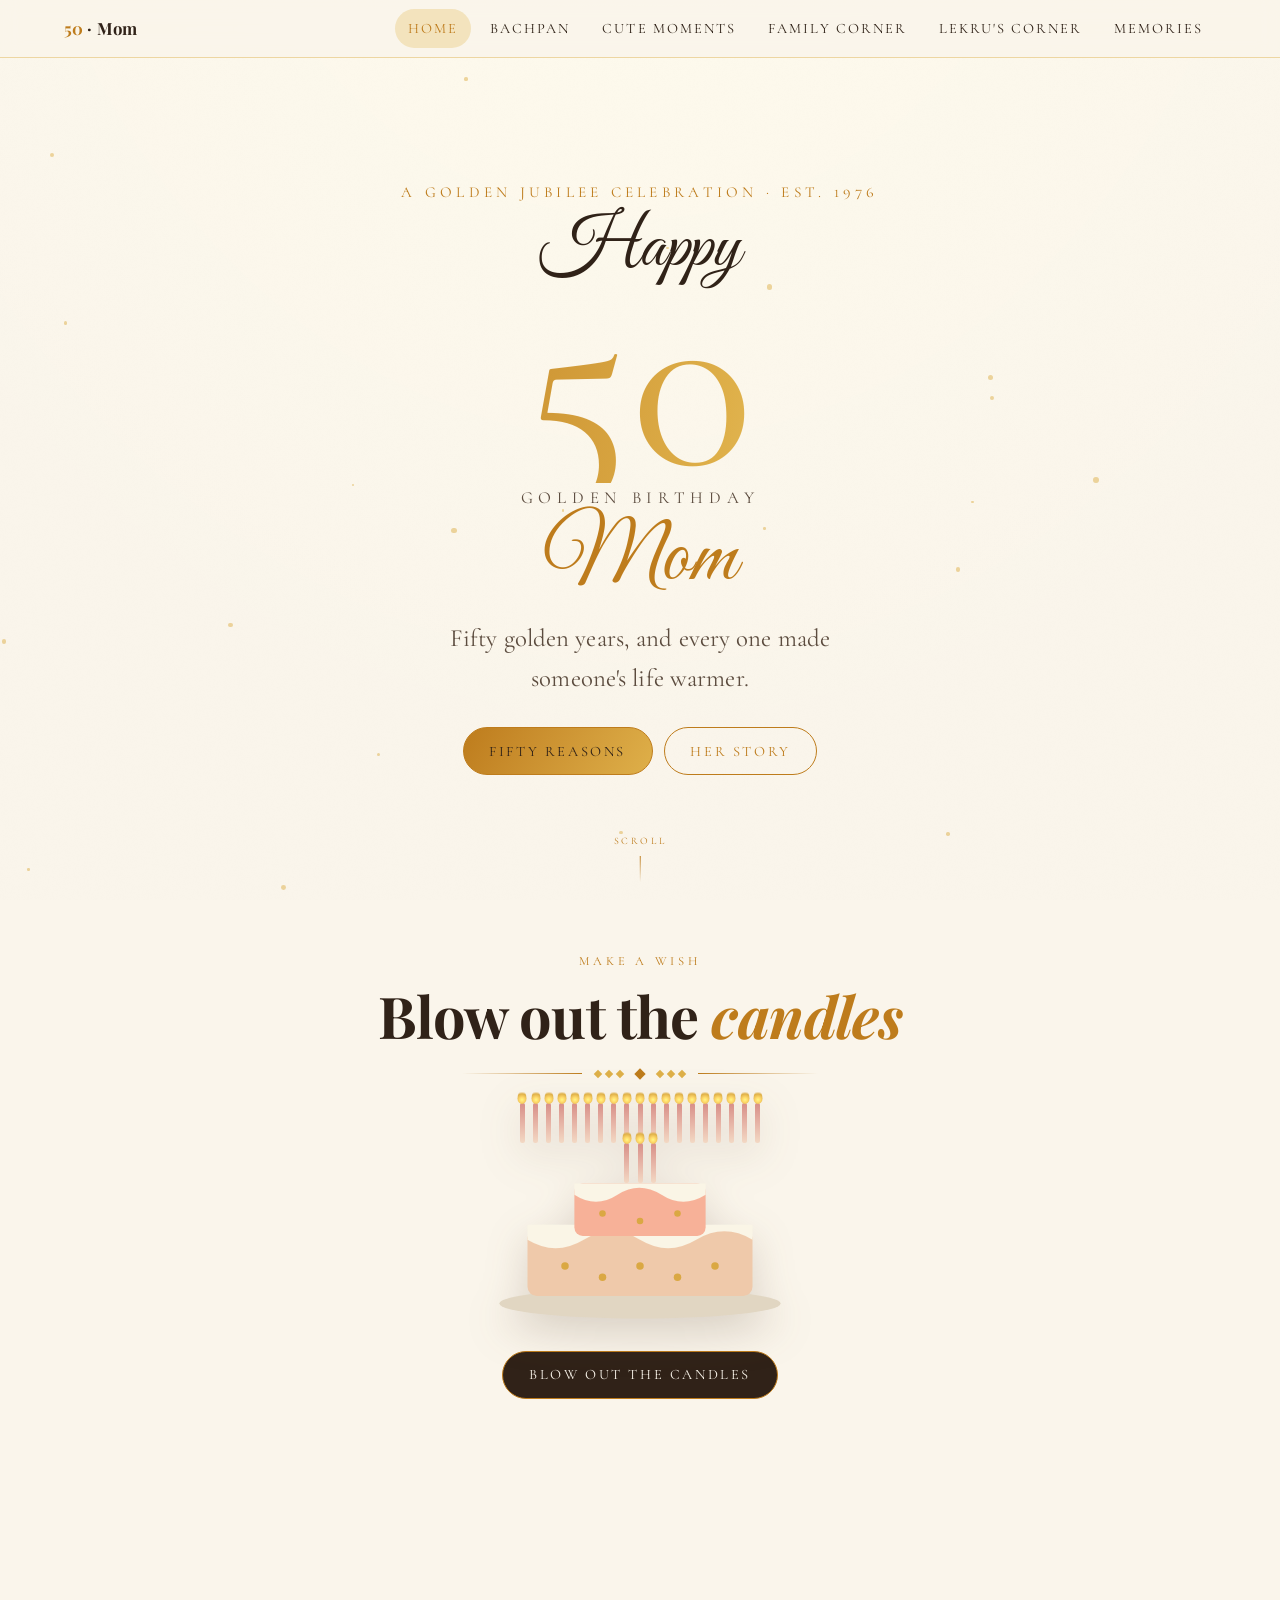
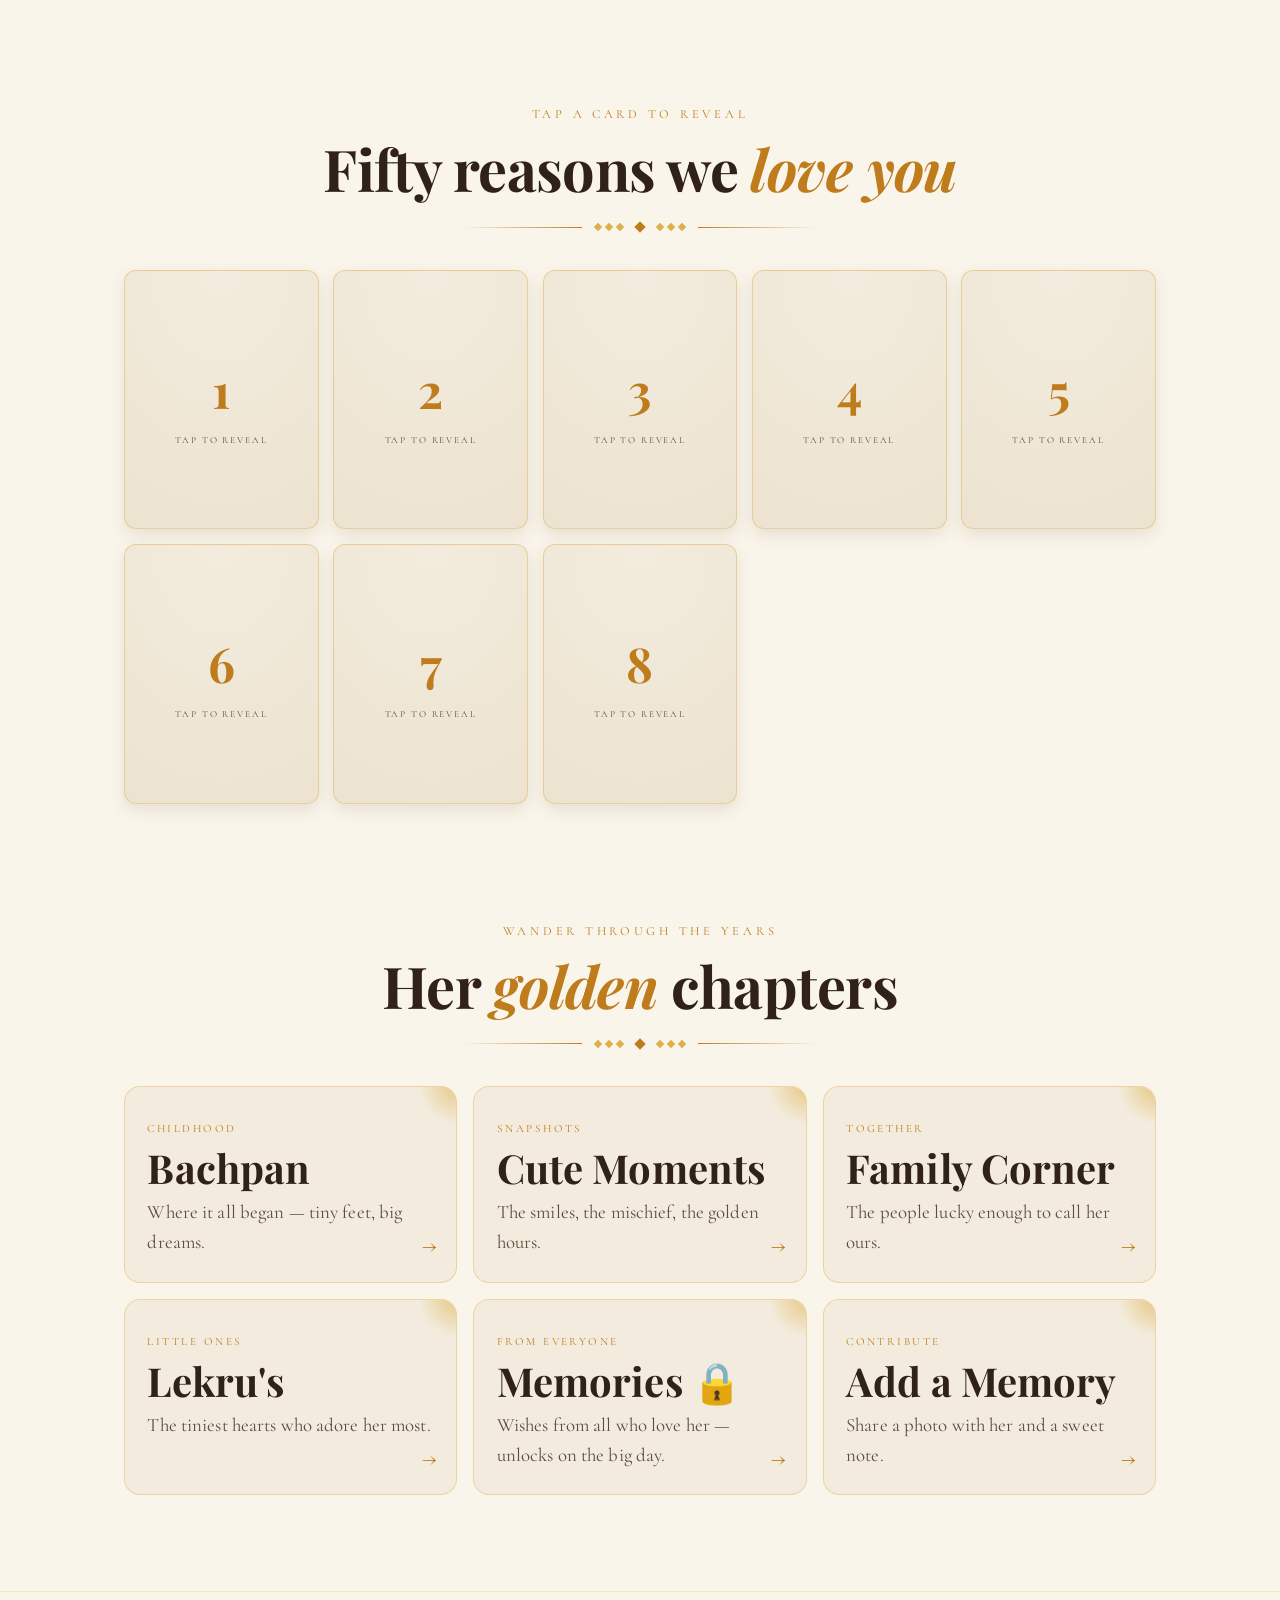
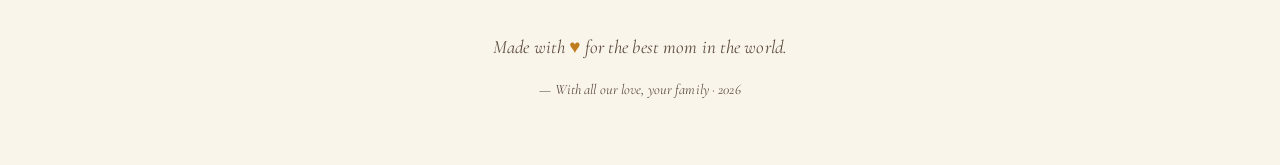
==== index.html @ b1f7061a "Golden Jubilee multi-page birthday site + GitHub Pages deploy pipeline" ====
<!DOCTYPE html>
<html lang="en">
<head>
<meta charset="UTF-8" />
<meta name="viewport" content="width=device-width, initial-scale=1.0, viewport-fit=cover" />
<meta name="theme-color" content="#c99a2e" />
<title>Golden Jubilee · Happy 50th Birthday</title>
<meta name="description" content="A golden-jubilee keepsake for Mom's 50th birthday." />
<link rel="preconnect" href="https://fonts.googleapis.com" />
<link rel="preconnect" href="https://fonts.gstatic.com" crossorigin />
<link href="https://fonts.googleapis.com/css2?family=Playfair+Display:ital,wght@0,500;0,700;1,500&family=Cormorant+Garamond:ital,wght@0,400;0,500;0,600;1,400&family=Cormorant+SC:wght@500;600&family=Great+Vibes&display=swap" rel="stylesheet" />
<link rel="stylesheet" href="assets/style.css" />
</head>
<body data-page="home">
<canvas id="confetti"></canvas>

<header class="hero">
  <div class="hero-inner">
    <p class="kicker" data-cfg-static>A Golden Jubilee Celebration · Est. <span data-cfg="estYear">1976</span></p>
    <div class="happy">Happy</div>
    <div class="num foil">50</div>
    <div class="goldenjub">Golden Birthday</div>
    <div class="name script" data-cfg="momName">Mom</div>
    <p class="tag" data-cfg="tagline">Fifty golden years, and every one made someone's life warmer.</p>
    <div class="hero-cta">
      <a class="btn gold" href="#reasons">Fifty reasons</a>
      <a class="btn ghost" href="bachpan.html">Her story</a>
    </div>
  </div>
  <a class="scroll-cue" href="#fun" aria-label="Scroll down">Scroll<span></span></a>
</header>

<main class="wrap">
  <!-- FUN: blow out the candles -->
  <section id="fun" class="page">
    <div class="center">
      <p class="eyebrow reveal">Make a wish</p>
      <h2 class="page-title reveal">Blow out the <em>candles</em></h2>
      <div class="deco reveal"><span class="diamonds"><i></i><i></i><i></i></span><span class="dot"></span><span class="diamonds"><i></i><i></i><i></i></span></div>
    </div>
    <div class="cake-stage">
      <div class="cake reveal">
        <div class="candles" id="candles"></div>
        <svg viewBox="0 0 320 220" role="img" aria-label="A birthday cake">
          <ellipse cx="160" cy="200" rx="150" ry="16" fill="oklch(0.88 0.03 82)"/>
          <rect x="40" y="120" width="240" height="72" rx="10" fill="oklch(0.86 0.06 60)"/>
          <path d="M40 132 q30 18 60 0 q30 -18 60 0 q30 18 60 0 q30 -18 60 0 v-16 H40 Z" fill="oklch(0.97 0.02 90)"/>
          <rect x="90" y="72" width="140" height="56" rx="9" fill="oklch(0.82 0.09 40)"/>
          <path d="M90 84 q23 15 46 0 q23 -15 47 0 q23 15 47 0 v-12 H90 Z" fill="oklch(0.97 0.02 90)"/>
          <g fill="oklch(0.76 0.13 82)"><circle cx="80" cy="160" r="4"/><circle cx="120" cy="172" r="4"/><circle cx="160" cy="160" r="4"/><circle cx="200" cy="172" r="4"/><circle cx="240" cy="160" r="4"/><circle cx="120" cy="104" r="3.5"/><circle cx="160" cy="112" r="3.5"/><circle cx="200" cy="104" r="3.5"/></g>
        </svg>
      </div>
      <button class="btn" id="blow-btn">Blow out the candles</button>
      <div class="cake-msg" id="cake-msg">
        <p class="big script" data-cfg="wishText">Here's to you, always.</p>
        <p data-cfg="wishSub">Fifty candles, and not one shines as bright as you do. We love you. ✨</p>
      </div>
    </div>
  </section>

  <!-- 50 REASONS -->
  <section id="reasons" class="page">
    <div class="center">
      <p class="eyebrow reveal">Tap a card to reveal</p>
      <h2 class="page-title reveal">Fifty reasons we <em>love you</em></h2>
      <div class="deco reveal"><span class="diamonds"><i></i><i></i><i></i></span><span class="dot"></span><span class="diamonds"><i></i><i></i><i></i></span></div>
    </div>
    <div class="reasons-grid" data-reasons></div>
  </section>

  <!-- SECTION CARDS -->
  <section id="explore" class="page">
    <div class="center">
      <p class="eyebrow reveal">Wander through the years</p>
      <h2 class="page-title reveal">Her <em>golden</em> chapters</h2>
      <div class="deco reveal"><span class="diamonds"><i></i><i></i><i></i></span><span class="dot"></span><span class="diamonds"><i></i><i></i><i></i></span></div>
    </div>
    <div class="cards">
      <a class="nav-card reveal" href="bachpan.html"><span class="corner"></span><span class="k">Childhood</span><h3>Bachpan</h3><p>Where it all began — tiny feet, big dreams.</p><span class="arrow">→</span></a>
      <a class="nav-card reveal" href="cute-moments.html"><span class="corner"></span><span class="k">Snapshots</span><h3>Cute Moments</h3><p>The smiles, the mischief, the golden hours.</p><span class="arrow">→</span></a>
      <a class="nav-card reveal" href="family-corner.html"><span class="corner"></span><span class="k">Together</span><h3>Family Corner</h3><p>The people lucky enough to call her ours.</p><span class="arrow">→</span></a>
      <a class="nav-card reveal" href="lekrus.html"><span class="corner"></span><span class="k">Little ones</span><h3 data-cfg-static>Lekru's</h3><p>The tiniest hearts who adore her most.</p><span class="arrow">→</span></a>
      <a class="nav-card reveal" href="memories.html"><span class="corner"></span><span class="k">From everyone</span><h3>Memories 🔒</h3><p>Wishes from all who love her — unlocks on the big day.</p><span class="arrow">→</span></a>
      <a class="nav-card reveal" href="share.html"><span class="corner"></span><span class="k">Contribute</span><h3>Add a Memory</h3><p>Share a photo with her and a sweet note.</p><span class="arrow">→</span></a>
    </div>
  </section>
</main>

<script src="assets/config.js"></script>
<script src="assets/app.js"></script>
</body>
</html>
---- assets/style.css ----
/* =================================================================
   GOLDEN JUBILEE · ART-DECO KEEPSAKE — shared design system
   Mobile-first. Ivory paper · sepia ink · leaf gold · regal wine.
   ================================================================= */
:root {
  --paper:    oklch(0.972 0.014 88);
  --paper-2:  oklch(0.945 0.020 85);
  --paper-3:  oklch(0.915 0.028 84);
  --ink:      oklch(0.265 0.028 55);
  --ink-2:    oklch(0.430 0.030 60);
  --gold:     oklch(0.780 0.130 84);
  --gold-2:   oklch(0.860 0.110 92);
  --gold-deep:oklch(0.640 0.130 70);
  --wine:     oklch(0.400 0.110 18);
  --wine-2:   oklch(0.520 0.120 22);
  --mute:     oklch(0.800 0.020 78);

  /* per-page accent (overridden on <body data-page>) */
  --accent:      var(--gold-deep);
  --accent-soft: var(--gold);

  --step-0: clamp(1.02rem, 0.98rem + 0.4vw, 1.18rem);
  --step-1: clamp(1.22rem, 1.08rem + 0.9vw, 1.55rem);
  --step-2: clamp(1.6rem, 1.3rem + 1.6vw, 2.5rem);
  --step-3: clamp(1.9rem, 1.45rem + 3vw, 3.6rem);
  --step-4: clamp(2.3rem, 1.7rem + 5vw, 6rem);

  --display: "Playfair Display", Didot, "Bodoni MT", Georgia, serif;
  --body: "Cormorant Garamond", "Iowan Old Style", Palatino, Georgia, serif;
  --smallcaps: "Cormorant SC", var(--display);
  --script: "Great Vibes", "Snell Roundhand", cursive;

  --tap: 48px;
  --edge: clamp(1.05rem, 5vw, 4rem);
  --maxw: 1160px;
}

/* per-page accent tints (still within the gold/wine system) */
body[data-page="bachpan"]      { --accent: oklch(0.55 0.10 55);  --accent-soft: oklch(0.75 0.10 60); }
body[data-page="cute-moments"] { --accent: var(--gold-deep);     --accent-soft: var(--gold); }
body[data-page="family-corner"]{ --accent: var(--wine);          --accent-soft: var(--wine-2); }
body[data-page="lekrus"]       { --accent: oklch(0.58 0.12 40);  --accent-soft: oklch(0.78 0.12 55); }
body[data-page="memories"]     { --accent: var(--wine);          --accent-soft: var(--gold); }

*, *::before, *::after { box-sizing: border-box; }
html { scroll-behavior: smooth; -webkit-text-size-adjust: 100%; }

body {
  margin: 0;
  background:
    radial-gradient(130% 60% at 50% -10%, oklch(0.99 0.02 90) 0%, transparent 55%),
    var(--paper);
  color: var(--ink);
  font-family: var(--body);
  font-size: var(--step-0);
  line-height: 1.6;
  letter-spacing: 0.006em;
  -webkit-font-smoothing: antialiased;
  overflow-x: hidden;
  min-height: 100svh;
}
body::before {
  content: ""; position: fixed; inset: 0; pointer-events: none; z-index: 0; opacity: 0.4;
  background-image: url("data:image/svg+xml,%3Csvg xmlns='http://www.w3.org/2000/svg' width='120' height='120'%3E%3Cfilter id='n'%3E%3CfeTurbulence type='fractalNoise' baseFrequency='0.9' numOctaves='2' stitchTiles='stitch'/%3E%3CfeColorMatrix type='saturate' values='0'/%3E%3C/filter%3E%3Crect width='120' height='120' filter='url(%23n)' opacity='0.035'/%3E%3C/svg%3E");
  mix-blend-mode: multiply;
}

h1, h2, h3 { font-family: var(--display); font-weight: 700; line-height: 1.12; margin: 0; overflow-wrap: break-word; }
p { margin: 0 0 1rem; }
a { color: var(--accent); }
img { max-width: 100%; display: block; }

/* Gold-foil text */
.foil {
  background: linear-gradient(100deg, var(--gold-deep) 0%, var(--gold) 30%, var(--gold-2) 45%, var(--gold) 60%, var(--gold-deep) 100%);
  background-size: 220% 100%;
  -webkit-background-clip: text; background-clip: text; color: transparent;
  animation: shimmer 6s linear infinite;
}
@keyframes shimmer { to { background-position: -220% 0; } }

.script { font-family: var(--script); font-weight: 400; }

/* ---------- Layout shell ---------- */
.wrap { position: relative; z-index: 1; }
.page { max-width: var(--maxw); margin-inline: auto; padding: clamp(2rem, 6vh, 4rem) var(--edge) 4rem; }
.center { text-align: center; }

.eyebrow { font-family: var(--smallcaps); text-transform: uppercase; letter-spacing: 0.3em; font-size: 0.78rem; color: var(--accent); margin: 0 0 0.7rem; }
.page-title { font-size: var(--step-3); letter-spacing: -0.01em; margin-bottom: 0.8rem; }
.page-title em { font-style: italic; color: var(--accent); }
.lead { color: var(--ink-2); max-width: 62ch; font-size: var(--step-1); }
.center .lead { margin-inline: auto; }

/* ---------- Deco divider (SVG-free, pure CSS fan) ---------- */
.deco { display: flex; align-items: center; justify-content: center; gap: 0.8rem; margin: 1.4rem 0 2.4rem; color: var(--accent); }
.center .deco { justify-content: center; }
.deco::before, .deco::after { content: ""; height: 1px; width: min(120px, 22vw); background: linear-gradient(90deg, transparent, var(--accent)); }
.deco::after { background: linear-gradient(90deg, var(--accent), transparent); }
.deco .dot { width: 8px; height: 8px; transform: rotate(45deg); background: var(--accent); }
.deco .diamonds { display: flex; gap: 5px; }
.deco .diamonds i { width: 6px; height: 6px; transform: rotate(45deg); background: var(--accent-soft); display: block; }

/* ---------- Buttons ---------- */
.btn {
  display: inline-flex; align-items: center; justify-content: center; gap: 0.5rem;
  min-height: var(--tap); padding: 0.85rem 1.6rem;
  font-family: var(--smallcaps); text-transform: uppercase; letter-spacing: 0.18em; font-size: 0.9rem;
  background: var(--ink); color: var(--paper);
  border: 1px solid var(--accent); border-radius: 999px; cursor: pointer; text-decoration: none;
  transition: transform .2s ease, box-shadow .2s ease, background .2s ease; -webkit-tap-highlight-color: transparent;
  max-width: 100%; white-space: normal; text-align: center; line-height: 1.2;
}
.btn:hover { background: var(--accent); }
.btn:active { transform: scale(.97); }
.btn.gold { background: linear-gradient(120deg, var(--gold-deep), var(--gold)); color: var(--ink); border-color: var(--gold-deep); }
.btn.ghost { background: transparent; color: var(--accent); }

/* ---------- Top navigation (injected) ---------- */
.nav {
  position: sticky; top: 0; z-index: 40;
  display: flex; align-items: center; justify-content: space-between; gap: 0.5rem;
  padding: 0.55rem var(--edge);
  background: color-mix(in oklab, var(--paper) 86%, transparent);
  backdrop-filter: blur(10px); -webkit-backdrop-filter: blur(10px);
  border-bottom: 1px solid color-mix(in oklab, var(--gold) 45%, transparent);
}
.nav .brand { font-family: var(--display); font-weight: 700; font-size: 1.05rem; text-decoration: none; color: var(--ink); white-space: nowrap; }
.nav .brand b { color: var(--gold-deep); }
.nav-toggle { display: inline-flex; flex-direction: column; gap: 4px; background: none; border: 0; padding: 10px; cursor: pointer; min-height: var(--tap); min-width: var(--tap); align-items: center; justify-content: center; }
.nav-toggle span { width: 22px; height: 2px; background: var(--ink); display: block; transition: .25s; }
.nav.open .nav-toggle span:nth-child(1) { transform: translateY(6px) rotate(45deg); }
.nav.open .nav-toggle span:nth-child(2) { opacity: 0; }
.nav.open .nav-toggle span:nth-child(3) { transform: translateY(-6px) rotate(-45deg); }
.nav-links { position: absolute; top: 100%; left: 0; right: 0; display: none; flex-direction: column; gap: 0; background: var(--paper); border-bottom: 1px solid color-mix(in oklab, var(--gold) 45%, transparent); box-shadow: 0 12px 24px oklch(0.4 0.05 60 / .12); }
.nav.open .nav-links { display: flex; }
.nav-links a { padding: 0.95rem var(--edge); text-decoration: none; color: var(--ink); font-family: var(--smallcaps); text-transform: uppercase; letter-spacing: 0.14em; font-size: 0.9rem; border-top: 1px solid color-mix(in oklab, var(--gold) 24%, transparent); }
.nav-links a[aria-current="page"] { color: var(--gold-deep); }
.nav-links a .lock { opacity: .6; font-size: .85em; }

@media (min-width: 860px) {
  .nav-toggle { display: none; }
  .nav-links { position: static; display: flex; flex-direction: row; gap: 0.4rem; background: none; border: 0; box-shadow: none; }
  .nav-links a { padding: 0.5rem 0.8rem; border: 0; border-radius: 999px; }
  .nav-links a[aria-current="page"] { background: color-mix(in oklab, var(--gold) 28%, transparent); }
}

/* ---------- Hero (home) ---------- */
.hero { min-height: calc(100svh - 60px); display: grid; grid-template-columns: minmax(0, 1fr); align-content: center; justify-items: center; text-align: center; position: relative; overflow: hidden; padding: 2.5rem var(--edge); }
.hero-inner { position: relative; z-index: 2; width: 100%; max-width: 40rem; }
.hero .kicker { font-family: var(--smallcaps); text-transform: uppercase; letter-spacing: 0.28em; font-size: clamp(0.66rem, 2.6vw, 0.95rem); color: var(--gold-deep); margin-bottom: 0.8rem; overflow-wrap: anywhere; }
.hero .happy { font-family: var(--script); font-size: clamp(2.2rem, 12vw, 4.5rem); color: var(--ink); line-height: .9; margin-bottom: -0.3rem; }
.hero .num { display: block; font-size: clamp(6rem, 42vw, 16rem); line-height: 0.8; margin: 0.1rem 0; }
.hero .goldenjub { font-family: var(--smallcaps); letter-spacing: 0.34em; text-transform: uppercase; font-size: clamp(0.7rem, 3vw, 1.05rem); color: var(--ink-2); }
.hero .name { display: block; font-family: var(--script); font-size: clamp(2.6rem, 16vw, 5.5rem); color: var(--gold-deep); line-height: 1; margin: 0.2rem 0 0.4rem; }
.hero .tag { font-size: var(--step-1); color: var(--ink-2); margin: 1rem auto 0; max-width: 32ch; overflow-wrap: anywhere; }
.hero-cta { margin-top: 1.8rem; display: flex; gap: 0.7rem; flex-wrap: wrap; justify-content: center; }
.scroll-cue { position: absolute; bottom: calc(1rem + env(safe-area-inset-bottom)); left: 50%; transform: translateX(-50%); z-index: 2; font-family: var(--smallcaps); text-transform: uppercase; letter-spacing: 0.26em; font-size: 0.62rem; color: var(--gold-deep); display: grid; justify-items: center; gap: 0.35rem; text-decoration: none; animation: bob 2.4s ease-in-out infinite; }
.scroll-cue span { width: 1px; height: 26px; background: linear-gradient(var(--gold-deep), transparent); }
@keyframes bob { 0%,100% { transform: translateX(-50%) translateY(0);} 50% { transform: translateX(-50%) translateY(7px);} }
.sparkle { position: absolute; border-radius: 50%; background: var(--gold); z-index: 1; opacity: .5; animation: twinkle 4s ease-in-out infinite; }
@keyframes twinkle { 0%,100% { opacity: .12; transform: scale(.8);} 50% { opacity: .7; transform: scale(1.2);} }

/* ---------- Section nav cards (home) ---------- */
.cards { display: grid; grid-template-columns: 1fr; gap: 1rem; }
.nav-card { position: relative; display: block; text-decoration: none; color: var(--ink); background: var(--paper-2); border: 1px solid color-mix(in oklab, var(--gold) 40%, transparent); border-radius: 16px; padding: 1.5rem 1.4rem; overflow: hidden; transition: transform .25s ease, box-shadow .25s ease; }
.nav-card:hover { transform: translateY(-4px); box-shadow: 0 14px 30px oklch(0.4 0.05 60 / .14); }
.nav-card .k { font-family: var(--smallcaps); text-transform: uppercase; letter-spacing: 0.22em; font-size: 0.7rem; color: var(--gold-deep); }
.nav-card h3 { font-size: var(--step-2); margin: 0.3rem 0 0.4rem; }
.nav-card p { color: var(--ink-2); margin: 0; }
.nav-card .arrow { position: absolute; right: 1.2rem; bottom: 1.1rem; color: var(--gold-deep); font-size: 1.4rem; }
.nav-card .corner { position: absolute; top: -1px; right: -1px; width: 46px; height: 46px; background: radial-gradient(120% 120% at 100% 0, color-mix(in oklab, var(--gold) 60%, transparent), transparent 70%); }
@media (min-width: 620px) { .cards { grid-template-columns: repeat(2, 1fr); } }
@media (min-width: 940px) { .cards { grid-template-columns: repeat(3, 1fr); } }

/* ---------- Galleries ---------- */
.gallery { columns: 2 150px; column-gap: 0.7rem; }
@media (min-width: 560px) { .gallery { columns: 3 190px; column-gap: 0.9rem; } }
@media (min-width: 940px) { .gallery { columns: 4 220px; } }
.photo { break-inside: avoid; margin: 0 0 0.7rem; border-radius: 12px; overflow: hidden; background: var(--paper-2); border: 1px solid color-mix(in oklab, var(--gold) 34%, transparent); box-shadow: 0 4px 12px oklch(0.4 0.05 60 / .1); }
.photo .placeholder { display: grid; place-items: center; text-align: center; aspect-ratio: 3/4; color: var(--ink-2); font-family: var(--smallcaps); text-transform: uppercase; letter-spacing: 0.18em; font-size: 0.66rem; padding: 1rem; background: repeating-linear-gradient(45deg, transparent 0 12px, color-mix(in oklab, var(--gold) 16%, transparent) 12px 13px), var(--paper-2); }
.photo .cap { padding: 0.5rem 0.8rem 0.65rem; font-style: italic; color: var(--ink-2); font-size: 0.92rem; border-top: 1px solid color-mix(in oklab, var(--gold) 26%, transparent); }
.empty-note { color: var(--ink-2); font-style: italic; text-align: center; padding: 2rem 1rem; }

/* ---------- Timeline (bachpan story) ---------- */
.timeline { position: relative; list-style: none; margin: 0; padding: 0; }
.timeline::before { content: ""; position: absolute; left: 11px; top: 6px; bottom: 6px; width: 2px; background: linear-gradient(var(--accent-soft), var(--mute)); }
.t-item { position: relative; padding: 0 0 2rem 2.6rem; }
.t-item::before { content: ""; position: absolute; left: 4px; top: 5px; width: 14px; height: 14px; border-radius: 50%; background: var(--paper); border: 3px solid var(--accent); box-shadow: 0 0 0 4px color-mix(in oklab, var(--accent) 22%, transparent); }
.t-year { font-family: var(--display); font-weight: 700; color: var(--accent); font-size: var(--step-1); }
.t-title { font-family: var(--display); font-size: var(--step-1); margin: 0.1rem 0 0.35rem; }
.t-body { color: var(--ink-2); }

/* ---------- 50 reasons (home) ---------- */
.reasons-grid { display: grid; grid-template-columns: repeat(2, 1fr); gap: 0.7rem; }
@media (min-width: 560px) { .reasons-grid { grid-template-columns: repeat(3, 1fr); gap: 0.9rem; } }
@media (min-width: 900px) { .reasons-grid { grid-template-columns: repeat(5, 1fr); } }
.card-flip { perspective: 900px; aspect-ratio: 3/4; border: 0; background: none; padding: 0; cursor: pointer; font: inherit; -webkit-tap-highlight-color: transparent; }
.card-flip .inner { position: relative; width: 100%; height: 100%; transition: transform .7s cubic-bezier(.2,.8,.2,1); transform-style: preserve-3d; }
.card-flip.flipped .inner { transform: rotateY(180deg); }
.card-flip .face { position: absolute; inset: 0; backface-visibility: hidden; -webkit-backface-visibility: hidden; border-radius: 12px; display: grid; place-items: center; text-align: center; padding: 0.9rem; box-shadow: 0 6px 16px oklch(0.4 0.05 60 / .12); }
.card-flip .front { background: radial-gradient(120% 120% at 50% 0, var(--paper-2), var(--paper-3)); border: 1px solid color-mix(in oklab, var(--gold) 45%, transparent); }
.card-flip .front .no { font-family: var(--display); font-weight: 700; font-size: clamp(2rem, 8vw, 3rem); color: var(--gold-deep); }
.card-flip .front .hint { font-family: var(--smallcaps); text-transform: uppercase; letter-spacing: 0.2em; font-size: 0.58rem; color: var(--ink-2); margin-top: 0.3rem; }
.card-flip .back { transform: rotateY(180deg); background: linear-gradient(160deg, var(--ink), oklch(0.32 0.03 55)); color: var(--paper); border: 1px solid var(--gold-deep); }
.card-flip .back p { font-size: clamp(0.95rem, 3.4vw, 1.12rem); font-style: italic; margin: 0; line-height: 1.4; }
.card-flip .back .heart { color: var(--gold); display: block; margin-top: 0.4rem; }

/* ---------- Cake (home fun) ---------- */
.cake-stage { display: grid; place-items: center; gap: 1.2rem; }
.cake { --w: min(300px, 82vw); width: var(--w); position: relative; filter: drop-shadow(0 16px 20px oklch(0.4 0.05 60 / .2)); }
.candles { position: absolute; top: -6%; left: 0; right: 0; display: flex; justify-content: center; gap: 3.2%; flex-wrap: wrap; padding: 0 8%; }
.candle { width: 5px; height: 40px; background: linear-gradient(oklch(0.72 0.09 25), oklch(0.9 0.04 60)); border-radius: 2px; position: relative; }
.flame { position: absolute; top: -13px; left: 50%; transform: translateX(-50%); width: 9px; height: 14px; background: radial-gradient(circle at 50% 70%, oklch(0.98 0.14 95), var(--gold) 55%, transparent 75%); border-radius: 50% 50% 50% 50% / 60% 60% 40% 40%; transform-origin: bottom center; animation: flicker .35s ease-in-out infinite alternate; }
@keyframes flicker { from { transform: translateX(-50%) scale(1) rotate(-3deg); opacity: .9;} to { transform: translateX(-50%) scale(1.12) rotate(3deg); opacity: 1;} }
.candle.out .flame { display: none; }
.candle.out::after { content: ""; position: absolute; top: -10px; left: 50%; transform: translateX(-50%); width: 3px; height: 18px; border-radius: 3px; background: linear-gradient(oklch(0.6 0 0 / .5), transparent); animation: smoke 1.6s ease-out forwards; }
@keyframes smoke { to { opacity: 0; transform: translateX(-50%) translateY(-16px);} }
.cake-msg { max-width: 40ch; text-align: center; opacity: 0; transform: translateY(10px) scale(.98); transition: opacity 1s ease, transform 1s ease; }
.cake-msg.show { opacity: 1; transform: none; }
.cake-msg .big { font-family: var(--script); font-size: clamp(2rem, 9vw, 3rem); color: var(--gold-deep); }

/* ---------- Share (isolated form page) ---------- */
.share-shell { min-height: 100svh; display: grid; grid-template-columns: minmax(0, 1fr); justify-items: center; align-content: start; padding: clamp(1.5rem, 6vw, 3rem) var(--edge) 3rem; }
.share-card { width: 100%; max-width: 720px; background: var(--paper-2); border: 1px solid color-mix(in oklab, var(--gold) 45%, transparent); border-radius: 18px; padding: clamp(1.3rem, 5vw, 2.4rem); box-shadow: 0 12px 30px oklch(0.4 0.05 60 / .12); }
.share-steps { list-style: none; padding: 0; margin: 1.2rem 0 1.4rem; display: grid; gap: 0.8rem; }
.share-steps li { display: grid; grid-template-columns: 30px 1fr; gap: 0.7rem; align-items: start; color: var(--ink-2); }
.share-steps .n { width: 30px; height: 30px; border-radius: 50%; display: grid; place-items: center; background: linear-gradient(120deg, var(--gold-deep), var(--gold)); color: var(--ink); font-family: var(--display); font-weight: 700; }
.form-embed { margin-top: 1.3rem; border-radius: 12px; overflow: hidden; border: 1px solid color-mix(in oklab, var(--gold) 40%, transparent); background: var(--paper); }
.form-embed iframe { width: 100%; min-height: 78vh; border: 0; display: block; }

/* ---------- Memory wall (reveal-gated) ---------- */
.wall-lock { text-align: center; padding: 2rem 0.5rem; }
.countdown { display: flex; gap: 0.6rem; justify-content: center; flex-wrap: wrap; margin: 1.5rem 0; }
.cd-unit { min-width: 64px; background: var(--paper-2); border: 1px solid color-mix(in oklab, var(--gold) 40%, transparent); border-radius: 12px; padding: 0.75rem 0.5rem; }
.cd-unit .v { font-family: var(--display); font-weight: 700; font-size: clamp(1.5rem, 7vw, 2.3rem); color: var(--gold-deep); line-height: 1; }
.cd-unit .l { font-family: var(--smallcaps); text-transform: uppercase; letter-spacing: 0.14em; font-size: 0.6rem; color: var(--ink-2); margin-top: 0.3rem; }
.wall { columns: 2 150px; column-gap: 0.7rem; margin-top: 1.4rem; }
@media (min-width: 560px) { .wall { columns: 3 200px; column-gap: 0.9rem; } }
@media (min-width: 940px) { .wall { columns: 4 240px; } }
.memory { break-inside: avoid; margin: 0 0 0.7rem; background: var(--paper); border: 1px solid color-mix(in oklab, var(--gold) 34%, transparent); border-radius: 12px; overflow: hidden; box-shadow: 0 4px 14px oklch(0.4 0.05 60 / .1); }
.memory img { width: 100%; background: var(--paper-2); }
.memory .body { padding: 0.7rem 0.85rem 0.9rem; }
.memory .msg { font-style: italic; margin: 0 0 0.5rem; line-height: 1.4; }
.memory .from { font-family: var(--smallcaps); text-transform: uppercase; letter-spacing: 0.14em; font-size: 0.68rem; color: var(--gold-deep); }

/* ---------- Footer ---------- */
.foot { text-align: center; padding: 2.5rem var(--edge) calc(3rem + env(safe-area-inset-bottom)); color: var(--ink-2); font-style: italic; border-top: 1px solid color-mix(in oklab, var(--gold) 26%, transparent); margin-top: 2rem; }
.foot .heart { color: var(--gold-deep); font-style: normal; }
.foot a { color: var(--gold-deep); }

/* ---------- Reveal-on-scroll ---------- */
.reveal { opacity: 0; transform: translateY(20px); transition: opacity .8s ease, transform .8s ease; }
.reveal.in { opacity: 1; transform: none; }

#confetti { position: fixed; inset: 0; pointer-events: none; z-index: 50; }

@media (prefers-reduced-motion: reduce) {
  *, *::before, *::after { animation: none !important; transition: none !important; scroll-behavior: auto !important; }
  .reveal { opacity: 1; transform: none; }
  .foil { background-position: 0 0; }
}
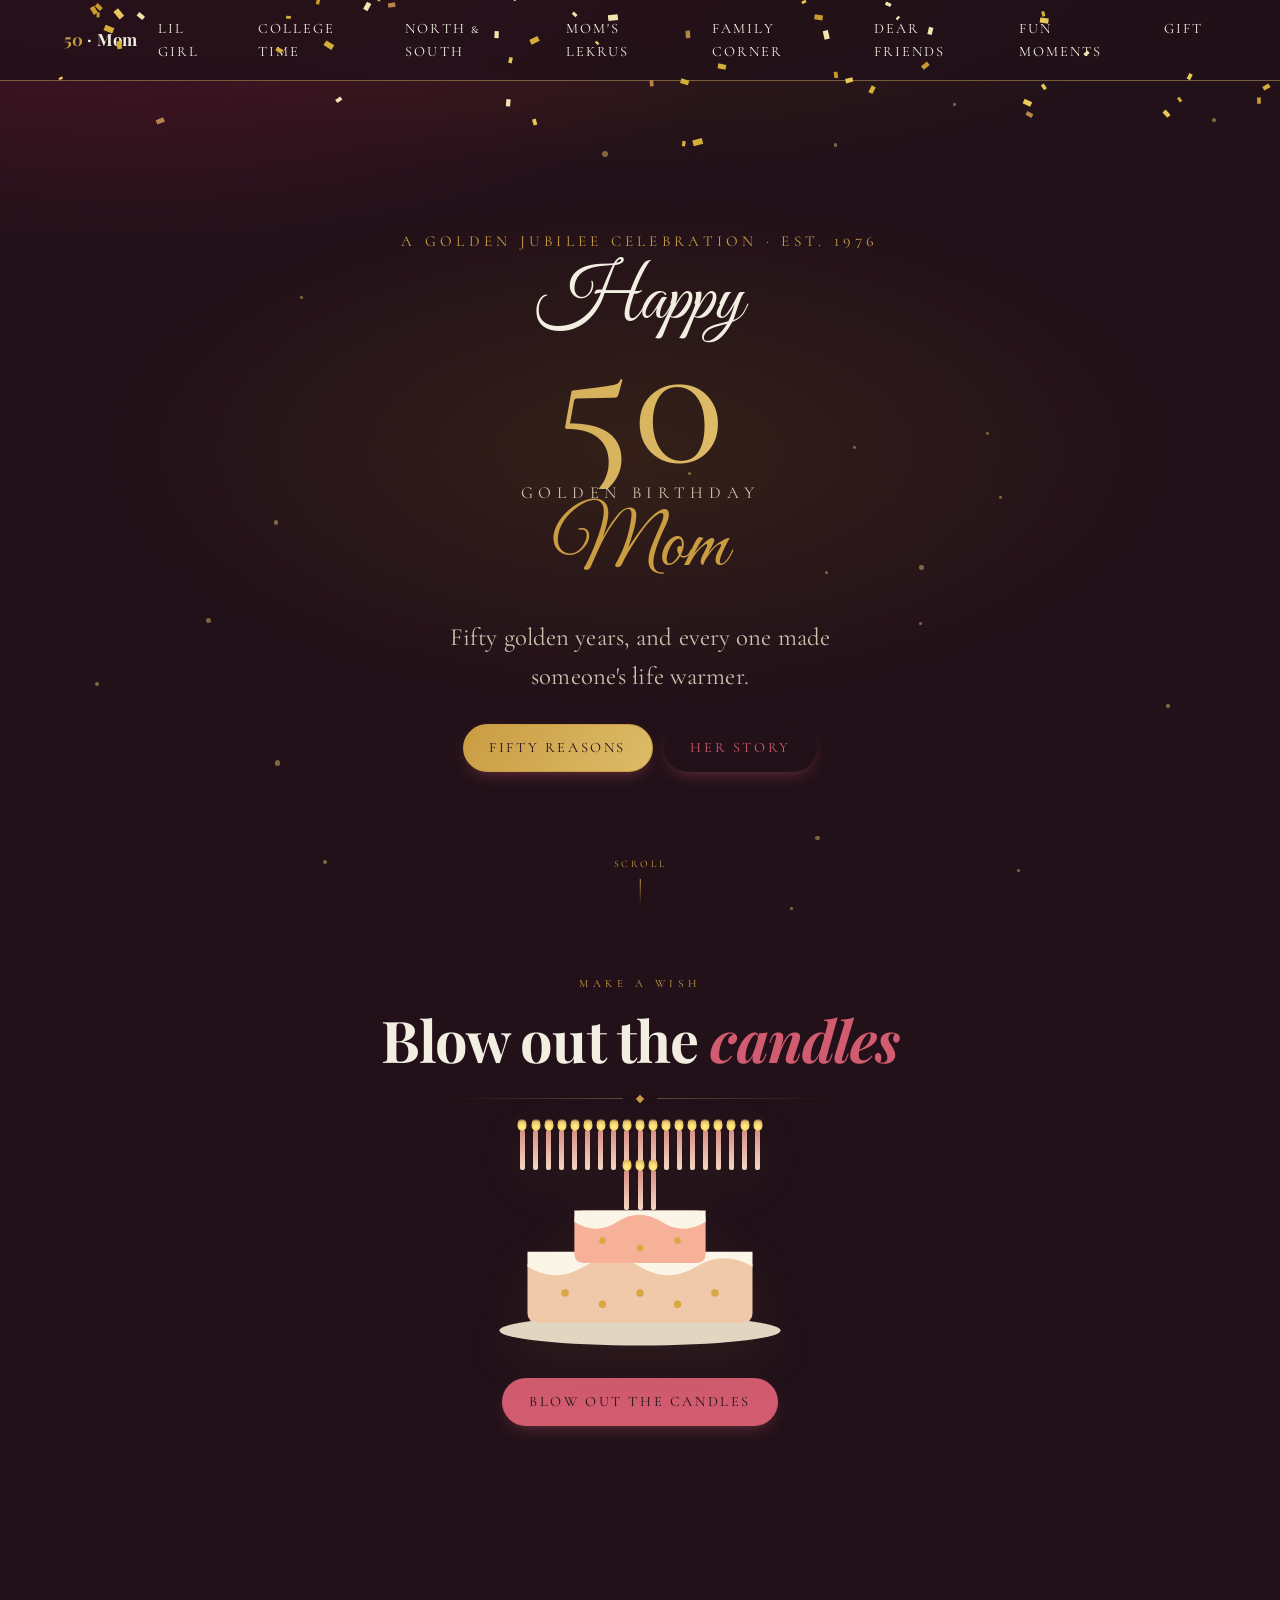
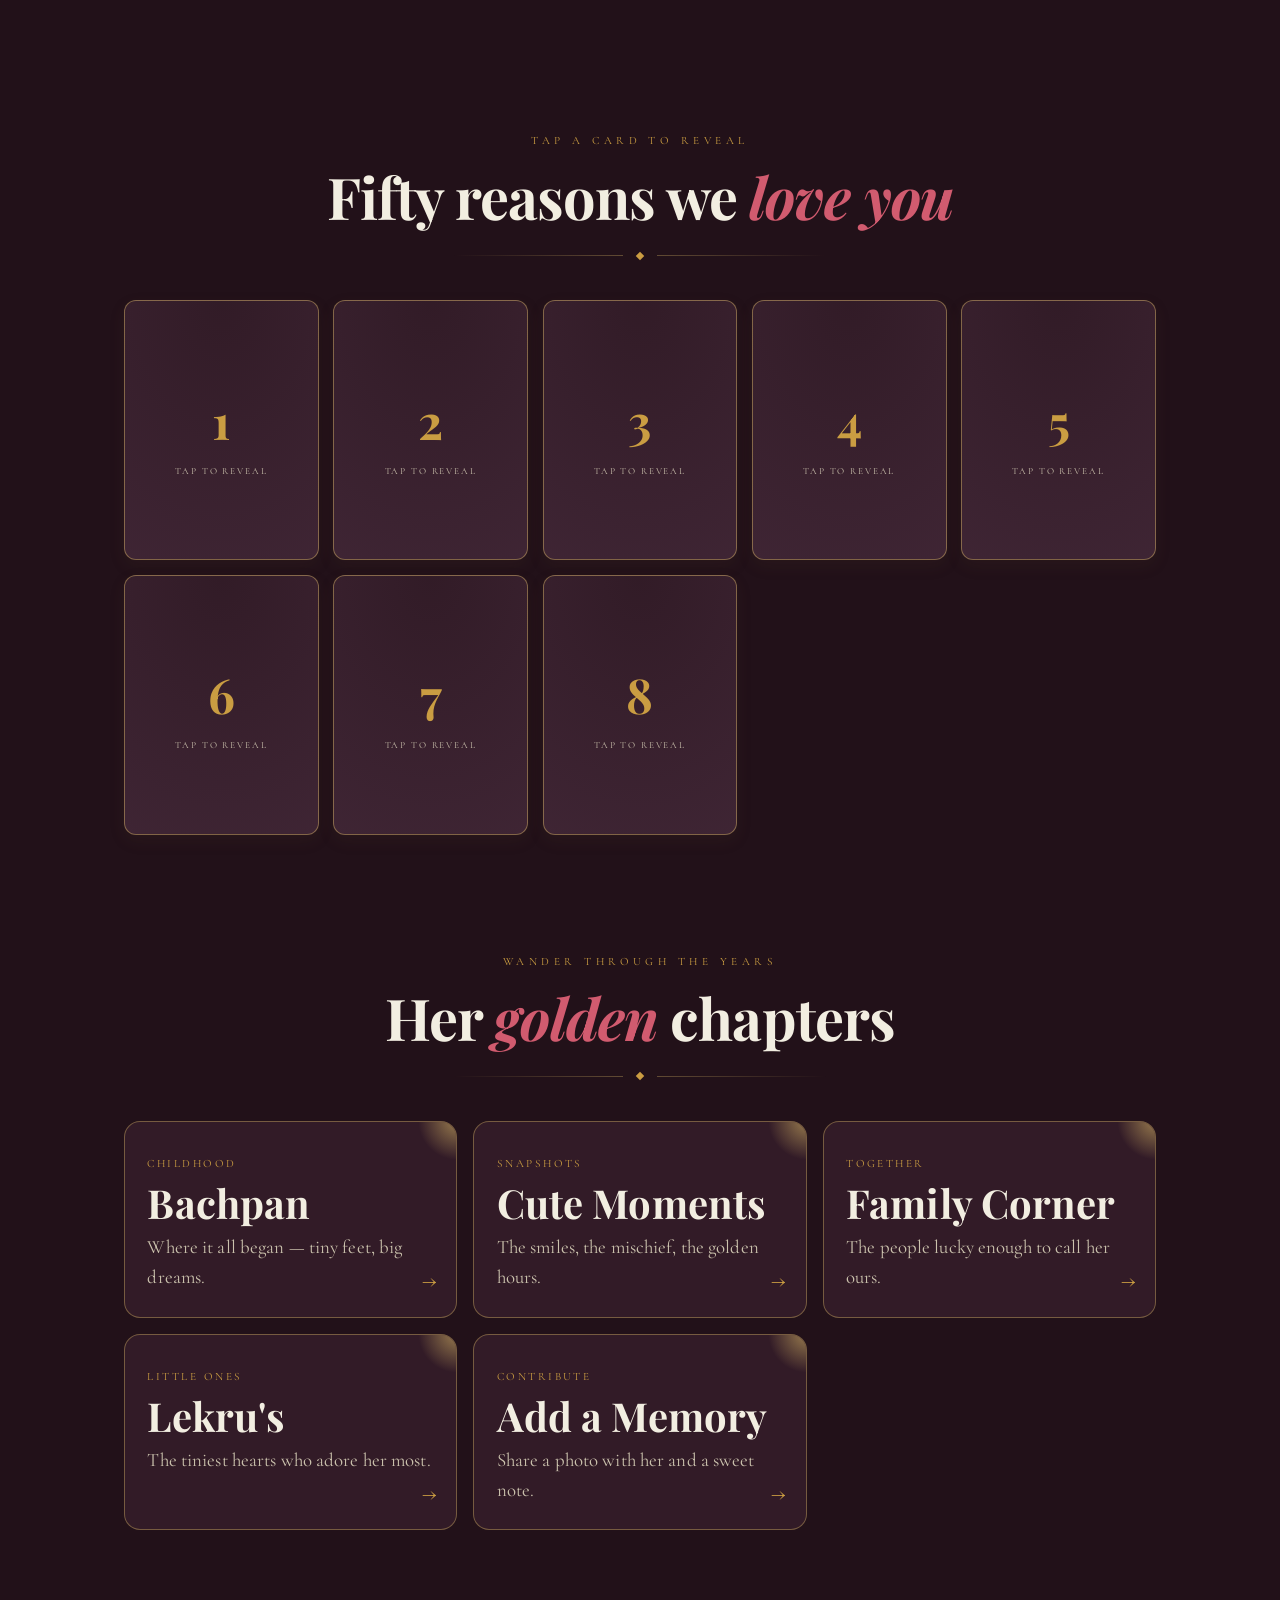
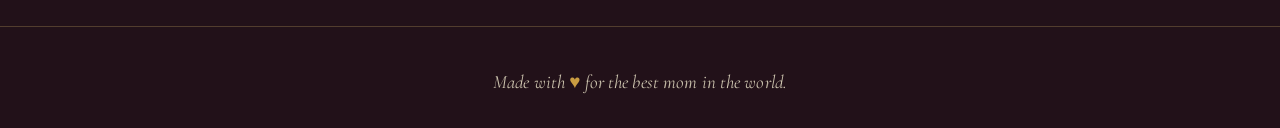
==== commit 921beafb: "Remove Yearbook page; Gift page scratch card (Gold Set + MARS council); add MARS acronym to Family C" ====
--- a/index.html
+++ b/index.html
@@ -80,7 +80,6 @@
       <a class="nav-card reveal" href="cute-moments.html"><span class="corner"></span><span class="k">Snapshots</span><h3>Cute Moments</h3><p>The smiles, the mischief, the golden hours.</p><span class="arrow">→</span></a>
       <a class="nav-card reveal" href="family-corner.html"><span class="corner"></span><span class="k">Together</span><h3>Family Corner</h3><p>The people lucky enough to call her ours.</p><span class="arrow">→</span></a>
       <a class="nav-card reveal" href="lekrus.html"><span class="corner"></span><span class="k">Little ones</span><h3 data-cfg-static>Lekru's</h3><p>The tiniest hearts who adore her most.</p><span class="arrow">→</span></a>
-      <a class="nav-card reveal" href="memories.html"><span class="corner"></span><span class="k">From everyone</span><h3>Memories 🔒</h3><p>Wishes from all who love her — unlocks on the big day.</p><span class="arrow">→</span></a>
       <a class="nav-card reveal" href="share.html"><span class="corner"></span><span class="k">Contribute</span><h3>Add a Memory</h3><p>Share a photo with her and a sweet note.</p><span class="arrow">→</span></a>
     </div>
   </section>
--- a/assets/style.css
+++ b/assets/style.css
@@ -3,20 +3,29 @@
    Mobile-first. Ivory paper · sepia ink · leaf gold · regal wine.
    ================================================================= */
 :root {
-  --paper:    oklch(0.972 0.014 88);
-  --paper-2:  oklch(0.945 0.020 85);
-  --paper-3:  oklch(0.915 0.028 84);
-  --ink:      oklch(0.265 0.028 55);
-  --ink-2:    oklch(0.430 0.030 60);
-  --gold:     oklch(0.780 0.130 84);
-  --gold-2:   oklch(0.860 0.110 92);
-  --gold-deep:oklch(0.640 0.130 70);
-  --wine:     oklch(0.400 0.110 18);
-  --wine-2:   oklch(0.520 0.120 22);
-  --mute:     oklch(0.800 0.020 78);
-
-  /* per-page accent (overridden on <body data-page>) */
-  --accent:      var(--gold-deep);
+  /* Rich jewel-velvet base — deep rose-wine + emerald, warm cream text, gold metal */
+  --paper:    oklch(0.205 0.032 350);   /* deep velvet base (page bg) */
+  --paper-2:  oklch(0.258 0.040 348);   /* raised card panel */
+  --paper-3:  oklch(0.305 0.046 344);   /* higher panel / placeholder */
+  --ink:      oklch(0.948 0.018 90);     /* warm cream text */
+  --ink-2:    oklch(0.815 0.030 86);     /* muted cream */
+  --gold:     oklch(0.805 0.110 88);     /* bright antique gold on dark */
+  --gold-2:   oklch(0.885 0.085 92);
+  --gold-deep:oklch(0.720 0.120 82);
+  --wine:     oklch(0.560 0.150 12);
+  --wine-2:   oklch(0.660 0.150 14);
+  --mute:     oklch(0.520 0.030 350);
+  --hair:     color-mix(in oklab, var(--gold) 34%, transparent);       /* gold hairline */
+  --shadow:   0 20px 44px -20px oklch(0.10 0.03 350 / 0.7);            /* deep, soft */
+
+  /* Jewel accents, tuned to glow on the dark velvet base */
+  --rose:    oklch(0.625 0.150 12);
+  --rose-2:  oklch(0.705 0.150 14);
+  --olive:   oklch(0.640 0.105 150);   /* rich emerald-green */
+  --olive-2: oklch(0.720 0.105 148);
+
+  /* accent = rose velvet by default; gold is the metallic companion */
+  --accent:      var(--rose);
   --accent-soft: var(--gold);
 
   --step-0: clamp(1.02rem, 0.98rem + 0.4vw, 1.18rem);
@@ -35,12 +44,17 @@
   --maxw: 1160px;
 }
 
-/* per-page accent tints (still within the gold/wine system) */
-body[data-page="bachpan"]      { --accent: oklch(0.55 0.10 55);  --accent-soft: oklch(0.75 0.10 60); }
-body[data-page="cute-moments"] { --accent: var(--gold-deep);     --accent-soft: var(--gold); }
-body[data-page="family-corner"]{ --accent: var(--wine);          --accent-soft: var(--wine-2); }
-body[data-page="lekrus"]       { --accent: oklch(0.58 0.12 40);  --accent-soft: oklch(0.78 0.12 55); }
-body[data-page="memories"]     { --accent: var(--wine);          --accent-soft: var(--gold); }
+/* The Lekru page stands apart: rich olive green + gold. */
+body[data-page="lekrus"] { --accent: var(--olive); --accent-soft: var(--gold); }
+
+/* Lekru page: calm fade-in on load (no golden flash). Title stays a static gilded gold. */
+body[data-page="lekrus"] .wrap { animation: lux-in 0.8s cubic-bezier(.2,.7,.2,1) both; }
+@keyframes lux-in { from { opacity: 0; transform: translateY(16px); } to { opacity: 1; transform: none; } }
+body[data-page="lekrus"] .page-title {
+  background: linear-gradient(100deg, var(--gold-deep), var(--gold-2) 50%, var(--gold-deep));
+  -webkit-background-clip: text; background-clip: text; color: transparent;
+}
+@media (prefers-reduced-motion: reduce) { body[data-page="lekrus"] .wrap { animation: none; } }
 
 *, *::before, *::after { box-sizing: border-box; }
 html { scroll-behavior: smooth; -webkit-text-size-adjust: 100%; }
@@ -48,8 +62,10 @@
 body {
   margin: 0;
   background:
-    radial-gradient(130% 60% at 50% -10%, oklch(0.99 0.02 90) 0%, transparent 55%),
+    radial-gradient(95% 60% at 10% -6%, oklch(0.36 0.12 10 / 0.60) 0%, transparent 56%),   /* rose velvet glow */
+    radial-gradient(80% 45% at 50% -8%, oklch(0.55 0.12 86 / 0.16) 0%, transparent 60%),   /* gold sheen */
     var(--paper);
+  background-attachment: fixed;
   color: var(--ink);
   font-family: var(--body);
   font-size: var(--step-0);
@@ -60,9 +76,9 @@
   min-height: 100svh;
 }
 body::before {
-  content: ""; position: fixed; inset: 0; pointer-events: none; z-index: 0; opacity: 0.4;
-  background-image: url("data:image/svg+xml,%3Csvg xmlns='http://www.w3.org/2000/svg' width='120' height='120'%3E%3Cfilter id='n'%3E%3CfeTurbulence type='fractalNoise' baseFrequency='0.9' numOctaves='2' stitchTiles='stitch'/%3E%3CfeColorMatrix type='saturate' values='0'/%3E%3C/filter%3E%3Crect width='120' height='120' filter='url(%23n)' opacity='0.035'/%3E%3C/svg%3E");
-  mix-blend-mode: multiply;
+  content: ""; position: fixed; inset: 0; pointer-events: none; z-index: 0; opacity: 0.5;
+  background-image: url("data:image/svg+xml,%3Csvg xmlns='http://www.w3.org/2000/svg' width='120' height='120'%3E%3Cfilter id='n'%3E%3CfeTurbulence type='fractalNoise' baseFrequency='0.9' numOctaves='2' stitchTiles='stitch'/%3E%3CfeColorMatrix type='saturate' values='0'/%3E%3C/filter%3E%3Crect width='120' height='120' filter='url(%23n)' opacity='0.05'/%3E%3C/svg%3E");
+  mix-blend-mode: soft-light;
 }
 
 h1, h2, h3 { font-family: var(--display); font-weight: 700; line-height: 1.12; margin: 0; overflow-wrap: break-word; }
@@ -86,34 +102,36 @@
 .page { max-width: var(--maxw); margin-inline: auto; padding: clamp(2rem, 6vh, 4rem) var(--edge) 4rem; }
 .center { text-align: center; }
 
-.eyebrow { font-family: var(--smallcaps); text-transform: uppercase; letter-spacing: 0.3em; font-size: 0.78rem; color: var(--accent); margin: 0 0 0.7rem; }
-.page-title { font-size: var(--step-3); letter-spacing: -0.01em; margin-bottom: 0.8rem; }
+.eyebrow { font-family: var(--smallcaps); text-transform: uppercase; letter-spacing: 0.4em; font-size: 0.7rem; color: var(--gold-deep); opacity: 0.9; margin: 0 0 0.9rem; }
+.page-title { font-size: var(--step-3); letter-spacing: -0.015em; margin-bottom: 0.8rem; }
 .page-title em { font-style: italic; color: var(--accent); }
 .lead { color: var(--ink-2); max-width: 62ch; font-size: var(--step-1); }
 .center .lead { margin-inline: auto; }
+.pull-quote { margin: 0.2rem auto 1.1rem; max-width: 42ch; padding: 0 0.6rem; font-family: var(--body); font-style: italic; font-size: var(--step-2); line-height: 1.35; color: var(--gold-2); text-wrap: balance; }
+.lead { text-wrap: balance; }
 
 /* ---------- Deco divider (SVG-free, pure CSS fan) ---------- */
-.deco { display: flex; align-items: center; justify-content: center; gap: 0.8rem; margin: 1.4rem 0 2.4rem; color: var(--accent); }
+.deco { display: flex; align-items: center; justify-content: center; gap: 0.9rem; margin: 1.5rem 0 2.6rem; color: var(--gold-deep); }
 .center .deco { justify-content: center; }
-.deco::before, .deco::after { content: ""; height: 1px; width: min(120px, 22vw); background: linear-gradient(90deg, transparent, var(--accent)); }
-.deco::after { background: linear-gradient(90deg, var(--accent), transparent); }
-.deco .dot { width: 8px; height: 8px; transform: rotate(45deg); background: var(--accent); }
-.deco .diamonds { display: flex; gap: 5px; }
-.deco .diamonds i { width: 6px; height: 6px; transform: rotate(45deg); background: var(--accent-soft); display: block; }
+.deco::before, .deco::after { content: ""; height: 1px; width: min(170px, 32vw); background: linear-gradient(90deg, transparent, var(--hair)); }
+.deco::after { background: linear-gradient(90deg, var(--hair), transparent); }
+.deco .dot { width: 6px; height: 6px; transform: rotate(45deg); background: var(--gold-deep); }
+.deco .diamonds { display: none; }
 
 /* ---------- Buttons ---------- */
 .btn {
   display: inline-flex; align-items: center; justify-content: center; gap: 0.5rem;
   min-height: var(--tap); padding: 0.85rem 1.6rem;
   font-family: var(--smallcaps); text-transform: uppercase; letter-spacing: 0.18em; font-size: 0.9rem;
-  background: var(--ink); color: var(--paper);
-  border: 1px solid var(--accent); border-radius: 999px; cursor: pointer; text-decoration: none;
-  transition: transform .2s ease, box-shadow .2s ease, background .2s ease; -webkit-tap-highlight-color: transparent;
+  background: var(--accent); color: var(--paper);
+  border: 1px solid transparent; border-radius: 999px; cursor: pointer; text-decoration: none;
+  transition: transform .2s ease, box-shadow .2s ease, filter .2s ease; -webkit-tap-highlight-color: transparent;
   max-width: 100%; white-space: normal; text-align: center; line-height: 1.2;
-}
-.btn:hover { background: var(--accent); }
+  box-shadow: 0 6px 18px -8px color-mix(in oklab, var(--accent) 60%, transparent);
+}
+.btn:hover { filter: brightness(1.1); }
 .btn:active { transform: scale(.97); }
-.btn.gold { background: linear-gradient(120deg, var(--gold-deep), var(--gold)); color: var(--ink); border-color: var(--gold-deep); }
+.btn.gold { background: linear-gradient(120deg, var(--gold-deep), var(--gold)); color: var(--paper); border-color: var(--gold-deep); }
 .btn.ghost { background: transparent; color: var(--accent); }
 
 /* ---------- Top navigation (injected) ---------- */
@@ -148,13 +166,50 @@
 /* ---------- Hero (home) ---------- */
 .hero { min-height: calc(100svh - 60px); display: grid; grid-template-columns: minmax(0, 1fr); align-content: center; justify-items: center; text-align: center; position: relative; overflow: hidden; padding: 2.5rem var(--edge); }
 .hero-inner { position: relative; z-index: 2; width: 100%; max-width: 40rem; }
-.hero .kicker { font-family: var(--smallcaps); text-transform: uppercase; letter-spacing: 0.28em; font-size: clamp(0.66rem, 2.6vw, 0.95rem); color: var(--gold-deep); margin-bottom: 0.8rem; overflow-wrap: anywhere; }
-.hero .happy { font-family: var(--script); font-size: clamp(2.2rem, 12vw, 4.5rem); color: var(--ink); line-height: .9; margin-bottom: -0.3rem; }
-.hero .num { display: block; font-size: clamp(6rem, 42vw, 16rem); line-height: 0.8; margin: 0.1rem 0; }
-.hero .goldenjub { font-family: var(--smallcaps); letter-spacing: 0.34em; text-transform: uppercase; font-size: clamp(0.7rem, 3vw, 1.05rem); color: var(--ink-2); }
-.hero .name { display: block; font-family: var(--script); font-size: clamp(2.6rem, 16vw, 5.5rem); color: var(--gold-deep); line-height: 1; margin: 0.2rem 0 0.4rem; }
-.hero .tag { font-size: var(--step-1); color: var(--ink-2); margin: 1rem auto 0; max-width: 32ch; overflow-wrap: anywhere; }
-.hero-cta { margin-top: 1.8rem; display: flex; gap: 0.7rem; flex-wrap: wrap; justify-content: center; }
+.hero .kicker { font-family: var(--smallcaps); text-transform: uppercase; letter-spacing: 0.28em; font-size: clamp(0.66rem, 2.6vw, 0.95rem); color: var(--gold-deep); margin-bottom: 0.55rem; overflow-wrap: anywhere; }
+.hero .happy { font-family: var(--script); font-size: clamp(2.6rem, 14vw, 4.6rem); color: var(--ink); line-height: 1; margin: 0; display: inline-block; padding: 0.04em 0.16em 0; }
+.hero .num { display: block; font-size: clamp(5.5rem, 32vw, 12rem); line-height: 0.92; margin: -0.14em 0 -0.06em; }
+.hero .goldenjub { font-family: var(--smallcaps); letter-spacing: 0.34em; text-transform: uppercase; font-size: clamp(0.7rem, 3vw, 1.05rem); color: var(--ink-2); margin-top: 0.15rem; }
+.hero .name { display: inline-block; font-family: var(--script); font-size: clamp(2.8rem, 16vw, 5rem); color: var(--gold-deep); line-height: 1.05; margin: -0.04em 0 0.4rem; padding: 0.02em 0.16em 0.1em; }
+.hero .tag { font-size: var(--step-1); color: var(--ink-2); margin: 0.9rem auto 0; max-width: 32ch; overflow-wrap: anywhere; }
+.hero-cta { margin-top: 1.7rem; display: flex; gap: 0.7rem; flex-wrap: wrap; justify-content: center; }
+
+/* ===== Hero cinematic entrance (home) — dramatic ===== */
+/* one-time gold flare that bursts behind the 50 */
+.hero::before {
+  content: ""; position: absolute; inset: 0; z-index: 0; pointer-events: none;
+  background: radial-gradient(closest-side at 50% 46%, oklch(0.92 0.16 88 / 0.55), oklch(0.70 0.14 60 / 0.12) 45%, transparent 72%);
+  opacity: 0; animation: flare 1.5s ease-out 0.68s both;
+}
+@keyframes flare { 0% { opacity: 0; transform: scale(.25); } 22% { opacity: 1; } 100% { opacity: 0; transform: scale(2.3); } }
+/* gentle continuous glow after the burst */
+.hero::after {
+  content: ""; position: absolute; inset: 0; z-index: 0; pointer-events: none;
+  background: radial-gradient(58% 42% at 50% 44%, oklch(0.62 0.12 86 / 0.14), transparent 72%);
+  animation: hero-glow 5.5s ease-in-out infinite 2s;
+}
+@keyframes hero-glow { 0%, 100% { opacity: .5; transform: scale(1); } 50% { opacity: 1; transform: scale(1.06); } }
+/* a shard of light sweeps across once, behind the words */
+.hero-inner::before {
+  content: ""; position: absolute; inset: -30% -50%; z-index: -1; pointer-events: none;
+  background: linear-gradient(112deg, transparent 42%, oklch(0.98 0.06 92 / 0.16) 49%, oklch(1 0 0 / 0.06) 51%, transparent 60%);
+  transform: translateX(-120%); animation: sweep 1.5s cubic-bezier(.4,0,.2,1) 1.0s both;
+}
+@keyframes sweep { to { transform: translateX(120%); } }
+
+.hero .kicker    { animation: rise-in 0.9s ease-out 0.10s both; }
+.hero .happy     { animation: write-in 1.0s cubic-bezier(.2,.7,.2,1) 0.35s both; }
+.hero .num       { animation: num-in 1.15s cubic-bezier(.2,.9,.25,1.3) 0.68s both, shimmer 6s linear infinite 2s, glow-50 3.2s ease-in-out infinite 2s; }
+.hero .goldenjub { animation: track-in 0.9s ease-out 1.3s both; }
+.hero .name      { animation: write-in 1.0s cubic-bezier(.2,.7,.2,1) 1.5s both; }
+.hero .tag       { animation: rise-in 0.9s ease-out 2.0s both; }
+.hero-cta        { animation: rise-in 0.9s ease-out 2.2s both; }
+
+@keyframes rise-in  { from { opacity: 0; transform: translateY(14px); } to { opacity: 1; transform: none; } }
+@keyframes write-in { from { opacity: 0; clip-path: inset(-16% 100% -30% 0); } to { opacity: 1; clip-path: inset(-16% 0 -30% 0); } }
+@keyframes num-in   { 0% { opacity: 0; transform: scale(.35) rotate(-10deg); } 60% { opacity: 1; transform: scale(1.1) rotate(4deg); } 100% { opacity: 1; transform: scale(1) rotate(0); } }
+@keyframes track-in { from { opacity: 0; letter-spacing: 0.06em; } to { opacity: 1; letter-spacing: 0.34em; } }
+@keyframes glow-50  { 0%, 100% { filter: drop-shadow(0 0 6px oklch(0.85 0.13 85 / 0)); } 50% { filter: drop-shadow(0 2px 18px oklch(0.86 0.14 88 / 0.5)); } }
 .scroll-cue { position: absolute; bottom: calc(1rem + env(safe-area-inset-bottom)); left: 50%; transform: translateX(-50%); z-index: 2; font-family: var(--smallcaps); text-transform: uppercase; letter-spacing: 0.26em; font-size: 0.62rem; color: var(--gold-deep); display: grid; justify-items: center; gap: 0.35rem; text-decoration: none; animation: bob 2.4s ease-in-out infinite; }
 .scroll-cue span { width: 1px; height: 26px; background: linear-gradient(var(--gold-deep), transparent); }
 @keyframes bob { 0%,100% { transform: translateX(-50%) translateY(0);} 50% { transform: translateX(-50%) translateY(7px);} }
@@ -178,18 +233,70 @@
 @media (min-width: 560px) { .gallery { columns: 3 190px; column-gap: 0.9rem; } }
 @media (min-width: 940px) { .gallery { columns: 4 220px; } }
 .photo { break-inside: avoid; margin: 0 0 0.7rem; border-radius: 12px; overflow: hidden; background: var(--paper-2); border: 1px solid color-mix(in oklab, var(--gold) 34%, transparent); box-shadow: 0 4px 12px oklch(0.4 0.05 60 / .1); }
-.photo .placeholder { display: grid; place-items: center; text-align: center; aspect-ratio: 3/4; color: var(--ink-2); font-family: var(--smallcaps); text-transform: uppercase; letter-spacing: 0.18em; font-size: 0.66rem; padding: 1rem; background: repeating-linear-gradient(45deg, transparent 0 12px, color-mix(in oklab, var(--gold) 16%, transparent) 12px 13px), var(--paper-2); }
+.photo .placeholder { display: grid; place-items: center; text-align: center; aspect-ratio: 3/4; color: var(--ink-2); font-family: var(--smallcaps); text-transform: uppercase; letter-spacing: 0.18em; font-size: 0.66rem; padding: 1rem; background: linear-gradient(160deg, var(--paper-2), var(--paper-3)); box-shadow: inset 0 0 0 1px var(--hair); }
 .photo .cap { padding: 0.5rem 0.8rem 0.65rem; font-style: italic; color: var(--ink-2); font-size: 0.92rem; border-top: 1px solid color-mix(in oklab, var(--gold) 26%, transparent); }
 .empty-note { color: var(--ink-2); font-style: italic; text-align: center; padding: 2rem 1rem; }
 
-/* ---------- Timeline (bachpan story) ---------- */
-.timeline { position: relative; list-style: none; margin: 0; padding: 0; }
-.timeline::before { content: ""; position: absolute; left: 11px; top: 6px; bottom: 6px; width: 2px; background: linear-gradient(var(--accent-soft), var(--mute)); }
-.t-item { position: relative; padding: 0 0 2rem 2.6rem; }
-.t-item::before { content: ""; position: absolute; left: 4px; top: 5px; width: 14px; height: 14px; border-radius: 50%; background: var(--paper); border: 3px solid var(--accent); box-shadow: 0 0 0 4px color-mix(in oklab, var(--accent) 22%, transparent); }
+/* ---------- Timeline (bachpan story) — alternating photo tree ---------- */
+.timeline { position: relative; list-style: none; margin: 2.5rem auto 0; padding: 0; max-width: 720px; }
+.timeline::before { content: ""; position: absolute; left: 50%; top: 6px; bottom: 6px; width: 2px; transform: translateX(-50%); background: linear-gradient(var(--accent-soft), var(--mute)); }
+.t-item { position: relative; display: grid; grid-template-columns: 1fr 1fr; column-gap: 1.6rem; align-items: center; margin: 0 0 1.8rem; }
+.t-item:last-child { margin-bottom: 0.4rem; }
+/* odd rows: photo left, text right */
+.t-photo { grid-column: 1; justify-self: end; margin: 0; width: 100%; max-width: 132px; min-width: 0; }
+.t-text { grid-column: 2; justify-self: start; text-align: left; min-width: 0; overflow-wrap: break-word; }
+/* even rows: mirror — photo right, text left */
+.t-item:nth-child(even) .t-photo { grid-column: 2; justify-self: start; }
+.t-item:nth-child(even) .t-text { grid-column: 1; justify-self: end; text-align: right; }
+.t-photo img, .t-ph { display: block; width: 100%; aspect-ratio: 1; object-fit: cover; border-radius: 14px; border: 1px solid color-mix(in oklab, var(--gold) 40%, transparent); box-shadow: 0 5px 14px oklch(0.4 0.05 60 / .14); }
+.t-ph { display: grid; place-items: center; text-align: center; color: var(--ink-2); font-family: var(--smallcaps); text-transform: uppercase; letter-spacing: 0.16em; font-size: 0.6rem; background: linear-gradient(160deg, var(--paper-2), var(--paper-3)); box-shadow: inset 0 0 0 1px var(--hair); }
+.t-node { position: absolute; left: 50%; top: 50%; transform: translate(-50%, -50%); width: 14px; height: 14px; border-radius: 50%; background: var(--paper); border: 3px solid var(--accent); box-shadow: 0 0 0 4px color-mix(in oklab, var(--accent) 22%, transparent); z-index: 1; }
 .t-year { font-family: var(--display); font-weight: 700; color: var(--accent); font-size: var(--step-1); }
 .t-title { font-family: var(--display); font-size: var(--step-1); margin: 0.1rem 0 0.35rem; }
 .t-body { color: var(--ink-2); }
+@media (min-width: 640px) { .t-item { column-gap: 2.4rem; } .t-photo { max-width: 168px; } }
+/* photo is a tap target */
+.t-open { position: relative; display: block; width: 100%; padding: 0; border: 0; background: none; cursor: pointer; border-radius: 14px; -webkit-tap-highlight-color: transparent; }
+.t-photo video { display: block; width: 100%; aspect-ratio: 1; object-fit: cover; border-radius: 14px; border: 1px solid color-mix(in oklab, var(--gold) 40%, transparent); box-shadow: 0 5px 14px oklch(0.4 0.05 60 / .14); background: var(--paper-3); }
+.t-open img, .t-open video { transition: transform .25s ease, box-shadow .25s ease; }
+.t-open:hover img, .t-open:hover video, .t-open:focus-visible img, .t-open:focus-visible video { transform: scale(1.03); box-shadow: 0 8px 22px oklch(0.4 0.05 60 / .24); }
+.t-open:focus-visible { outline: 2px solid var(--accent); outline-offset: 3px; }
+.t-play { position: absolute; left: 50%; top: 50%; transform: translate(-50%, -50%); width: 46px; height: 46px; border-radius: 50%; background: oklch(0.15 0.02 20 / .5); border: 1px solid color-mix(in oklab, var(--gold) 60%, transparent); pointer-events: none; }
+.t-play::before { content: ""; position: absolute; left: 54%; top: 50%; transform: translate(-50%, -50%); border-style: solid; border-width: 9px 0 9px 15px; border-color: transparent transparent transparent var(--gold-2); }
+
+/* ---------- Royal lightbox card ---------- */
+body.lb-open { overflow: hidden; }
+.lightbox { position: fixed; inset: 0; z-index: 200; display: grid; place-items: center; padding: 1.2rem; }
+.lightbox[hidden] { display: none; }
+.lb-backdrop { position: absolute; inset: 0; background: oklch(0.12 0.02 20 / .86); backdrop-filter: blur(5px); -webkit-backdrop-filter: blur(5px); }
+.lb-card { position: relative; margin: 0; width: min(92vw, 540px); padding: 0.85rem; border-radius: 18px; border: 2px solid transparent;
+  background: linear-gradient(165deg, var(--paper-2), var(--paper-3)) padding-box,
+    linear-gradient(135deg, var(--gold-deep), var(--gold-2) 28%, oklch(0.99 0.05 95) 50%, var(--gold-2) 72%, var(--gold-deep)) border-box;
+  box-shadow: 0 26px 74px oklch(0.06 0.02 20 / .62); animation: lb-pop .28s cubic-bezier(.2,.8,.2,1); }
+.lb-card::after { content: ""; position: absolute; inset: 0; border-radius: 18px; pointer-events: none;
+  background: linear-gradient(115deg, transparent 34%, oklch(0.99 0.05 95 / .16) 48%, oklch(0.99 0.05 95 / .04) 54%, transparent 68%);
+  background-size: 250% 250%; animation: lb-sheen 5.5s ease-in-out infinite; }
+.lb-media { position: relative; border-radius: 12px; overflow: hidden; border: 1px solid var(--hair); background: #000; }
+.lb-media img, .lb-media video { display: block; width: 100%; max-height: 62vh; object-fit: contain; background: #000; }
+.lb-title { font-family: var(--script); font-weight: 400; color: var(--gold-2); text-align: center; font-size: clamp(1.65rem, 7vw, 2.25rem); line-height: 1.06; margin: 0.7rem 0 0; text-shadow: 0 1px 10px oklch(0.8 0.11 88 / .25); text-wrap: balance; }
+.lb-title[hidden] { display: none; }
+.lb-divider { display: flex; align-items: center; justify-content: center; gap: 0.7rem; margin: 0.55rem 0 0.5rem; }
+.lb-divider[hidden] { display: none; }
+.lb-divider span { height: 1px; width: min(120px, 28%); background: linear-gradient(90deg, transparent, var(--hair)); }
+.lb-divider span:last-child { background: linear-gradient(90deg, var(--hair), transparent); }
+.lb-divider i { width: 7px; height: 7px; transform: rotate(45deg); background: var(--gold-deep); box-shadow: 0 0 9px color-mix(in oklab, var(--gold) 60%, transparent); }
+.lb-msg { margin: 0.1rem 0.4rem 0.35rem; text-align: center; color: var(--ink); font-family: var(--body); font-size: var(--step-1); line-height: 1.5; font-style: italic; text-wrap: balance; }
+.lb-msg[hidden] { display: none; }
+.lb-close { position: absolute; top: 14px; right: 14px; z-index: 3; width: 38px; height: 38px; border-radius: 50%; border: 1px solid color-mix(in oklab, var(--gold) 55%, transparent); background: oklch(0.14 0.02 20 / .6); color: var(--gold-2); font-size: 1.35rem; line-height: 1; cursor: pointer; -webkit-backdrop-filter: blur(2px); backdrop-filter: blur(2px); }
+@keyframes lb-pop { from { opacity: 0; transform: scale(.94); } to { opacity: 1; transform: none; } }
+@keyframes lb-sheen { 0% { background-position: 130% 0; } 60%, 100% { background-position: -70% 0; } }
+@media (prefers-reduced-motion: reduce) { .lb-card { animation: none; } .lb-card::after { animation: none; } .t-open img, .t-open video { transition: none; } }
+
+/* ---------- "Lil Girl" inline royal cards (one per screen) ---------- */
+.cardstack { margin-top: 1.6rem; display: grid; gap: 2.2rem; justify-items: center; }
+.card-screen { width: 100%; display: grid; place-items: center; }
+.rcard { animation: none; }
+.rcard .lb-media img, .rcard .lb-media video { max-height: 60vh; }
 
 /* ---------- 50 reasons (home) ---------- */
 .reasons-grid { display: grid; grid-template-columns: repeat(2, 1fr); gap: 0.7rem; }
@@ -202,7 +309,7 @@
 .card-flip .front { background: radial-gradient(120% 120% at 50% 0, var(--paper-2), var(--paper-3)); border: 1px solid color-mix(in oklab, var(--gold) 45%, transparent); }
 .card-flip .front .no { font-family: var(--display); font-weight: 700; font-size: clamp(2rem, 8vw, 3rem); color: var(--gold-deep); }
 .card-flip .front .hint { font-family: var(--smallcaps); text-transform: uppercase; letter-spacing: 0.2em; font-size: 0.58rem; color: var(--ink-2); margin-top: 0.3rem; }
-.card-flip .back { transform: rotateY(180deg); background: linear-gradient(160deg, var(--ink), oklch(0.32 0.03 55)); color: var(--paper); border: 1px solid var(--gold-deep); }
+.card-flip .back { transform: rotateY(180deg); background: linear-gradient(160deg, var(--paper-2), var(--paper-3)); color: var(--ink); border: 1px solid var(--gold-deep); }
 .card-flip .back p { font-size: clamp(0.95rem, 3.4vw, 1.12rem); font-style: italic; margin: 0; line-height: 1.4; }
 .card-flip .back .heart { color: var(--gold); display: block; margin-top: 0.4rem; }
 
@@ -244,8 +351,170 @@
 .memory .msg { font-style: italic; margin: 0 0 0.5rem; line-height: 1.4; }
 .memory .from { font-family: var(--smallcaps); text-transform: uppercase; letter-spacing: 0.14em; font-size: 0.68rem; color: var(--gold-deep); }
 
+/* ---------- Photo card carousel (one at a time on mobile) ---------- */
+.carousel { position: relative; margin-top: 1.5rem; }
+.car-track { display: flex; gap: 1rem; overflow-x: auto; scroll-snap-type: x mandatory; -webkit-overflow-scrolling: touch; padding: 0.4rem 0.2rem 0.6rem; scrollbar-width: none; }
+.car-track::-webkit-scrollbar { display: none; }
+.mem-card { flex: 0 0 min(86%, 420px); scroll-snap-align: center; margin: 0; background: var(--paper-2); border: 1px solid color-mix(in oklab, var(--gold) 40%, transparent); border-radius: 16px; overflow: hidden; box-shadow: 0 6px 18px oklch(0.4 0.05 60 / .12); }
+.mem-card img, .mem-card .placeholder { width: 100%; aspect-ratio: 4 / 5; object-fit: cover; display: block; }
+.mem-card .placeholder { display: grid; place-items: center; text-align: center; color: var(--ink-2); font-family: var(--smallcaps); text-transform: uppercase; letter-spacing: 0.18em; font-size: 0.72rem; background: linear-gradient(160deg, var(--paper-2), var(--paper-3)); box-shadow: inset 0 0 0 1px var(--hair); }
+.mc-body { padding: 1rem 1.1rem 1.2rem; text-align: center; }
+.mc-cap { font-family: var(--display); font-size: var(--step-1); color: var(--ink); margin: 0 0 0.35rem; }
+.mc-msg { color: var(--ink-2); font-style: italic; margin: 0; }
+.car-dots { display: flex; gap: 0.55rem; justify-content: center; margin-top: 1rem; flex-wrap: wrap; }
+.car-dots .dot { width: 10px; height: 10px; padding: 0; border: 0; border-radius: 50%; background: color-mix(in oklab, var(--gold) 35%, var(--mute)); cursor: pointer; transition: transform .2s ease, background .2s ease; -webkit-tap-highlight-color: transparent; }
+.car-dots .dot.on { background: var(--gold-deep); transform: scale(1.35); }
+.car-arrow { position: absolute; top: 38%; transform: translateY(-50%); z-index: 3; width: 44px; height: 44px; border-radius: 50%; border: 1px solid color-mix(in oklab, var(--gold) 55%, transparent); background: color-mix(in oklab, var(--paper) 92%, transparent); color: var(--gold-deep); font-family: var(--display); font-size: 1.7rem; line-height: 1; cursor: pointer; display: none; box-shadow: 0 4px 12px oklch(0.4 0.05 60 / .15); }
+.car-arrow.prev { left: -8px; } .car-arrow.next { right: -8px; }
+@media (min-width: 720px) { .car-arrow { display: grid; place-items: center; } .mem-card { flex-basis: min(60%, 400px); } }
+
+/* ---------- Lekru wishes ---------- */
+.wishlist { display: grid; grid-template-columns: 1fr; gap: 1rem; margin-top: 1.2rem; }
+@media (min-width: 640px) { .wishlist { grid-template-columns: repeat(2, 1fr); } }
+.wish-card { position: relative; background: var(--paper-2); border: 1px solid color-mix(in oklab, var(--gold) 40%, transparent); border-radius: 14px; padding: 1.3rem 1.4rem; box-shadow: 0 6px 16px oklch(0.4 0.05 60 / .1); }
+.wish-card .quote { font-style: italic; font-size: var(--step-1); line-height: 1.4; margin: 0 0 0.7rem; }
+.wish-card .who { font-family: var(--script); font-size: 1.9rem; color: var(--gold-deep); line-height: 1; }
+.wish-card::before { content: "\201C"; position: absolute; top: -.1rem; right: 1rem; font-family: var(--display); font-size: 3.4rem; color: color-mix(in oklab, var(--gold) 45%, transparent); }
+
+/* ---------- Best Lekru game ---------- */
+/* ---------- Lekru: banners + photo grid ---------- */
+.lekru-banners { position: relative; margin-top: 1.5rem; }
+.banner-track { display: flex; align-items: flex-start; gap: 0.8rem; overflow-x: auto; scroll-snap-type: x mandatory; -webkit-overflow-scrolling: touch; scrollbar-width: none; padding-bottom: 0.3rem; }
+.banner-track::-webkit-scrollbar { display: none; }
+.banner-slide { flex: 0 0 100%; scroll-snap-align: center; margin: 0; border-radius: 16px; overflow: hidden; border: 1px solid var(--hair); box-shadow: var(--shadow); background: #0d0a0c; }
+.banner-slide .t-open { display: block; width: 100%; padding: 0; border: 0; background: none; cursor: pointer; }
+.banner-slide img { width: 100%; height: auto; max-height: 82svh; object-fit: contain; display: block; margin: 0 auto; }
+.banner-ph { border-radius: 16px; border: 1px dashed var(--hair); aspect-ratio: 3/2; display: grid; place-items: center; color: var(--ink-2); font-family: var(--smallcaps); text-transform: uppercase; letter-spacing: 0.22em; font-size: 0.72rem; background: linear-gradient(160deg, var(--paper-2), var(--paper-3)); }
+.banner-dots { display: flex; gap: 0.5rem; justify-content: center; margin-top: 0.8rem; }
+.banner-dots .dot { width: 9px; height: 9px; padding: 0; border: 0; border-radius: 50%; background: color-mix(in oklab, var(--gold) 35%, var(--mute)); cursor: pointer; transition: transform .2s, background .2s; -webkit-tap-highlight-color: transparent; }
+.banner-dots .dot.on { background: var(--gold-deep); transform: scale(1.3); }
+
+.lekru-grid { margin-top: 2rem; }
+.lg-cards { display: grid; grid-template-columns: repeat(2, 1fr); gap: 0.8rem; }
+@media (min-width: 640px) { .lg-cards { grid-template-columns: repeat(3, 1fr); } }
+@media (min-width: 940px) { .lg-cards { grid-template-columns: repeat(4, 1fr); } }
+.lg-card { position: relative; margin: 0; border-radius: 12px; overflow: hidden; background: var(--paper-2); border: 1px solid var(--hair); box-shadow: 0 6px 16px oklch(0.1 0.03 350 / .4); }
+.lg-card .t-open { display: block; width: 100%; padding: 0; border: 0; background: none; cursor: pointer; position: relative; -webkit-tap-highlight-color: transparent; }
+.lg-card img, .lg-card video { width: 100%; aspect-ratio: 1; object-fit: cover; display: block; }
+.lg-card .placeholder { aspect-ratio: 1; display: grid; place-items: center; color: var(--ink-2); font-family: var(--smallcaps); text-transform: uppercase; letter-spacing: 0.18em; font-size: 0.6rem; background: linear-gradient(160deg, var(--paper-2), var(--paper-3)); box-shadow: inset 0 0 0 1px var(--hair); }
+.lg-card .t-play { position: absolute; top: 50%; left: 50%; width: 46px; height: 46px; transform: translate(-50%, -50%); border-radius: 50%; background: color-mix(in oklab, var(--paper) 55%, transparent); border: 1px solid var(--hair); pointer-events: none; }
+.lg-card .t-play::after { content: ""; position: absolute; top: 50%; left: 54%; transform: translate(-50%, -50%); border-style: solid; border-width: 8px 0 8px 13px; border-color: transparent transparent transparent var(--gold); }
+.lg-card.is-extra { display: none; }
+.grid-expanded .lg-card.is-extra { display: block; animation: pop-in .4s ease both; }
+.see-more-wrap { text-align: center; margin-top: 1.1rem; }
+
+/* ---------- Gift scratch card ---------- */
+.scratch-wrap { max-width: 440px; margin: 2rem auto 0; }
+.scratch-card { position: relative; border-radius: 18px; overflow: hidden; border: 1px solid var(--gold-deep); box-shadow: inset 0 0 0 1px var(--hair), var(--shadow); aspect-ratio: 3 / 4; background: radial-gradient(120% 90% at 50% 0, color-mix(in oklab, var(--gold) 10%, var(--paper-2)), var(--paper)); }
+.scratch-prize { position: absolute; inset: 0; display: grid; align-content: center; justify-items: center; gap: 0.3rem; text-align: center; padding: clamp(1.2rem, 5vw, 2rem); }
+.sc-emoji { font-size: clamp(2.8rem, 12vw, 4.2rem); line-height: 1; }
+.sc-kicker { font-family: var(--smallcaps); text-transform: uppercase; letter-spacing: 0.3em; font-size: 0.66rem; color: var(--ink-2); }
+.sc-prize { font-family: var(--display); font-weight: 700; font-size: clamp(2rem, 9vw, 3rem); line-height: 1; background: linear-gradient(100deg, var(--gold-deep), var(--gold-2) 50%, var(--gold-deep)); -webkit-background-clip: text; background-clip: text; color: transparent; margin-bottom: 0.3rem; }
+.sc-msg { color: var(--ink-2); font-style: italic; font-size: 0.98rem; line-height: 1.42; margin: 0.2rem 0 0.6rem; max-width: 30ch; }
+.sc-council-title { font-family: var(--smallcaps); text-transform: uppercase; letter-spacing: 0.2em; font-size: 0.62rem; color: var(--gold-deep); margin-top: 0.2rem; }
+.scratch-cover { position: absolute; inset: 0; width: 100%; height: 100%; touch-action: none; cursor: grab; transition: opacity .5s ease; }
+.scratch-cover:active { cursor: grabbing; }
+.scratch-card.revealed .scratch-cover { opacity: 0; pointer-events: none; }
+.scratch-card.revealed .scratch-prize { animation: pop-in .5s ease both; }
+
+/* ---------- MARS family legend (Family Corner + gift) ---------- */
+.mars { text-align: center; margin: 1.8rem auto 0; }
+.mars-title { font-family: var(--display); font-size: var(--step-2); margin-bottom: 0.7rem; }
+.mars-title em { font-style: italic; color: var(--accent); }
+.mars-names { display: flex; flex-wrap: wrap; justify-content: center; gap: 0.5rem 1.2rem; }
+.mars-item { font-family: var(--body); font-size: var(--step-1); color: var(--ink); }
+.mars-item b { font-family: var(--display); font-weight: 700; color: var(--gold-deep); font-size: 1.15em; }
+
+.game { position: relative; margin-top: 3rem; background: radial-gradient(120% 100% at 50% 0, var(--paper-2), var(--paper)); border: 1px solid color-mix(in oklab, var(--gold) 45%, transparent); border-radius: 18px; padding: clamp(1.4rem, 5vw, 2.6rem) clamp(1rem, 4vw, 2rem); overflow: hidden; }
+.arena.gone { display: none; }
+.reveal-cta { text-align: center; margin-top: 1.1rem; }
+.game-hint { color: var(--ink-2); font-style: italic; margin: 0.4rem 0 0; }
+.game-mascot { font-size: clamp(2.6rem, 11vw, 3.8rem); text-align: center; margin: 0.4rem 0 0.2rem; line-height: 1; transition: transform .25s ease; will-change: transform; }
+.game-mascot.happy { animation: mascot-happy .7s ease infinite; }
+.game-mascot.sad { animation: mascot-sad .5s ease; }
+@keyframes mascot-happy { 0%,100% { transform: translateY(0) rotate(-4deg); } 50% { transform: translateY(-14px) rotate(4deg); } }
+@keyframes mascot-sad { 0%,100% { transform: translateX(0) rotate(0); } 20% { transform: translateX(-8px) rotate(-6deg); } 40% { transform: translateX(8px) rotate(6deg); } 60% { transform: translateX(-6px) rotate(-4deg); } 80% { transform: translateX(6px) rotate(4deg); } }
+
+.arena { position: relative; min-height: 96px; display: flex; flex-wrap: wrap; gap: 0.9rem; align-items: center; justify-content: center; margin: 0.7rem 0 0.2rem; }
+.vote { min-height: var(--tap); padding: 0.9rem 2rem; border-radius: 999px; font-family: var(--smallcaps); text-transform: uppercase; letter-spacing: 0.14em; font-size: 1rem; cursor: pointer; border: 1px solid var(--gold-deep); -webkit-tap-highlight-color: transparent; transition: transform .18s ease, box-shadow .18s ease, background .18s ease; }
+.vote.best { background: linear-gradient(120deg, var(--gold-deep), var(--gold)); color: var(--paper); }
+.vote.best:hover { transform: translateY(-3px) scale(1.04); box-shadow: 0 10px 24px oklch(0.55 0.12 75 / .35); }
+.vote.other { background: var(--paper); color: var(--ink); transition: transform .22s cubic-bezier(.34,1.4,.64,1), background .18s ease, box-shadow .18s ease; will-change: transform; }
+/* When the game arms the runaway, Ashrit's button glides freely via transform */
+.vote.other.runaway { position: absolute; left: 0; top: 0; margin: 0; }
+.vote.best.crowned { animation: crowned 0.7s ease infinite alternate; }
+@keyframes crowned { from { box-shadow: 0 0 0 0 oklch(0.8 0.13 85 / .5); } to { box-shadow: 0 0 0 12px oklch(0.8 0.13 85 / 0); } }
+
+.game-result { text-align: center; font-family: var(--display); font-size: var(--step-1); margin-top: 0.7rem; min-height: 1.6em; transition: opacity .3s ease; }
+.game-result.win { color: var(--gold-deep); }
+.game-result.aww { color: var(--wine); font-style: italic; }
+.game-result .win-main { font-weight: 700; }
+.game-result .sub { display: block; font-family: var(--script); font-style: normal; font-size: clamp(1.7rem, 8vw, 2.6rem); color: var(--gold-deep); margin-top: 0.15rem; line-height: 1.1; }
+
+/* Ashrit's surprise video (revealed after 3 attempts) */
+.game-video { margin: 1.3rem auto 0; max-width: 440px; border-radius: 16px; overflow: hidden; border: 1px solid var(--hair); box-shadow: var(--shadow); animation: pop-in .5s cubic-bezier(.34,1.4,.64,1); }
+.game-video video, .game-video iframe { width: 100%; display: block; background: #000; border: 0; }
+.game-video iframe { aspect-ratio: 16 / 9; }
+.game-video .video-play { position: relative; width: 100%; aspect-ratio: 16/9; border: 0; padding: 0; cursor: pointer; background: #000 center/cover no-repeat; display: grid; place-items: center; -webkit-tap-highlight-color: transparent; }
+.game-video .video-play::before { content: ""; position: absolute; inset: 0; background: oklch(0.10 0.02 350 / 0.42); transition: background .2s ease; }
+.game-video .video-play:hover::before { background: oklch(0.10 0.02 350 / 0.26); }
+.game-video .video-play-btn { position: relative; z-index: 1; width: 66px; height: 66px; border-radius: 50%; background: linear-gradient(120deg, var(--gold-deep), var(--gold)); color: var(--paper); display: grid; place-items: center; font-size: 1.5rem; padding-left: 3px; box-shadow: 0 8px 22px oklch(0.05 0.02 350 / 0.55); transition: transform .2s ease; }
+.game-video .video-play:hover .video-play-btn { transform: scale(1.08); }
+.game-video .video-play-label { position: absolute; z-index: 1; bottom: 12px; color: #fff; font-family: var(--smallcaps); text-transform: uppercase; letter-spacing: 0.16em; font-size: 0.72rem; text-shadow: 0 1px 4px rgba(0,0,0,.6); }
+
+/* ---------- Winner reveal: replay + framed certificate ---------- */
+.game-replay { position: absolute; top: 10px; right: 12px; z-index: 6; min-height: 0; padding: 0.42rem 0.9rem; border-radius: 999px; cursor: pointer;
+  font-family: var(--smallcaps); text-transform: uppercase; letter-spacing: 0.14em; font-size: 0.68rem;
+  background: color-mix(in oklab, var(--paper) 68%, transparent); color: var(--gold); border: 1px solid var(--hair);
+  backdrop-filter: blur(6px); -webkit-backdrop-filter: blur(6px); -webkit-tap-highlight-color: transparent; transition: background .2s ease, color .2s ease; }
+.game-replay:hover { background: var(--gold-deep); color: var(--paper); }
+
+.game-cert { padding: 0.3rem; }
+.cert { position: relative; text-align: center; border-radius: 12px;
+  padding: clamp(1.6rem, 6vw, 2.6rem) clamp(1.1rem, 5vw, 2.2rem);
+  border: 2px solid var(--gold-deep);
+  box-shadow: inset 0 0 0 1px var(--hair), inset 0 0 0 7px color-mix(in oklab, var(--gold) 10%, transparent), var(--shadow);
+  background: radial-gradient(120% 90% at 50% 0, color-mix(in oklab, var(--gold) 9%, var(--paper-2)), var(--paper)); }
+.cert.show { animation: cert-in 0.7s cubic-bezier(.2,.7,.2,1) both; }
+@keyframes cert-in { from { opacity: 0; transform: scale(0.94) translateY(12px); } to { opacity: 1; transform: none; } }
+.cert-corner { position: absolute; width: 20px; height: 20px; border: 2px solid var(--gold-deep); opacity: 0.8; }
+.cert-corner.tl { top: 9px; left: 9px; border-right: 0; border-bottom: 0; }
+.cert-corner.tr { top: 9px; right: 9px; border-left: 0; border-bottom: 0; }
+.cert-corner.bl { bottom: 9px; left: 9px; border-right: 0; border-top: 0; }
+.cert-corner.br { bottom: 9px; right: 9px; border-left: 0; border-top: 0; }
+.cert-kicker { font-family: var(--smallcaps); text-transform: uppercase; letter-spacing: 0.34em; font-size: 0.7rem; color: var(--ink-2); margin: 0 0 0.25rem; }
+.cert-title { font-family: var(--display); font-weight: 700; font-size: clamp(1.9rem, 8vw, 2.8rem); margin: 0 0 0.8rem; line-height: 1;
+  background: linear-gradient(100deg, var(--gold-deep), var(--gold-2) 50%, var(--gold-deep)); -webkit-background-clip: text; background-clip: text; color: transparent; }
+.cert-photo { width: 100%; aspect-ratio: 4 / 3; margin: 0.3rem 0 0.9rem; border-radius: 8px; overflow: hidden;
+  border: 2px solid var(--gold); background: var(--paper-3);
+  box-shadow: 0 0 0 5px color-mix(in oklab, var(--gold) 14%, transparent), var(--shadow);
+  transform: scale(0.9); opacity: 0; animation: photo-pop 0.7s cubic-bezier(.34,1.5,.5,1) 0.3s both; }
+.cert-photo img { width: 100%; height: 100%; object-fit: cover; display: block; }
+.cert-ph { display: grid; place-items: center; height: 100%; font-size: 3rem; color: var(--gold-deep); }
+@keyframes photo-pop { 0% { transform: scale(0.9); opacity: 0; } 60% { transform: scale(1.03); opacity: 1; } 100% { transform: scale(1); opacity: 1; } }
+.cert-awarded { font-style: italic; color: var(--ink-2); margin: 0.1rem 0 0.05rem; opacity: 0; animation: fade-up .6s ease 0.7s both; }
+.cert-name { font-family: var(--script); font-size: clamp(2.6rem, 13vw, 4.2rem); color: var(--gold-deep); line-height: 1.05; opacity: 0; animation: fade-up .7s ease 0.85s both; }
+.cert-rule { display: flex; align-items: center; justify-content: center; gap: 0.6rem; margin: 0.7rem 0 0.5rem; opacity: 0; animation: fade-up .6s ease 1.05s both; }
+.cert-rule span { height: 1px; width: 54px; background: linear-gradient(90deg, transparent, var(--gold-deep)); }
+.cert-rule span:last-child { background: linear-gradient(90deg, var(--gold-deep), transparent); }
+.cert-rule i { width: 7px; height: 7px; transform: rotate(45deg); background: var(--gold-deep); }
+.cert-foot { font-family: var(--smallcaps); text-transform: uppercase; letter-spacing: 0.22em; font-size: 0.64rem; color: var(--ink-2); margin: 0; opacity: 0; animation: fade-up .6s ease 1.15s both; }
+.cert-seal { position: absolute; bottom: 14px; right: 16px; width: 46px; height: 46px; border-radius: 50%; display: grid; place-items: center; font-size: 1.1rem; color: var(--paper);
+  background: radial-gradient(circle at 40% 35%, var(--gold-2), var(--gold-deep)); box-shadow: 0 4px 12px oklch(0.05 0.02 350 / 0.5);
+  transform: scale(0) rotate(-24deg); animation: seal-in 0.6s cubic-bezier(.34,1.6,.5,1) 1.2s both; }
+@keyframes seal-in { to { transform: scale(1) rotate(-12deg); } }
+@keyframes fade-up { from { opacity: 0; transform: translateY(10px); } to { opacity: 1; transform: none; } }
+/* Sad finale keeps the gold frame but tints the name */
+.cert[data-mood="sad"] .cert-name { color: var(--wine-2); }
+.cert[data-mood="sad"] .cert-photo { border-color: var(--wine-2); box-shadow: 0 0 0 5px color-mix(in oklab, var(--wine-2) 16%, transparent), var(--shadow); }
+
+@media (prefers-reduced-motion: reduce) {
+  .cert.show, .cert-photo, .cert-awarded, .cert-name, .cert-rule, .cert-foot, .cert-seal { opacity: 1 !important; transform: none !important; animation: none !important; }
+}
+@keyframes pop-in { from { opacity: 0; transform: scale(.9); } to { opacity: 1; transform: none; } }
+
 /* ---------- Footer ---------- */
-.foot { text-align: center; padding: 2.5rem var(--edge) calc(3rem + env(safe-area-inset-bottom)); color: var(--ink-2); font-style: italic; border-top: 1px solid color-mix(in oklab, var(--gold) 26%, transparent); margin-top: 2rem; }
+.foot { text-align: center; padding: 2.5rem var(--edge) calc(0.9rem + env(safe-area-inset-bottom)); color: var(--ink-2); font-style: italic; border-top: 1px solid color-mix(in oklab, var(--gold) 26%, transparent); margin-top: 2rem; }
 .foot .heart { color: var(--gold-deep); font-style: normal; }
 .foot a { color: var(--gold-deep); }
 
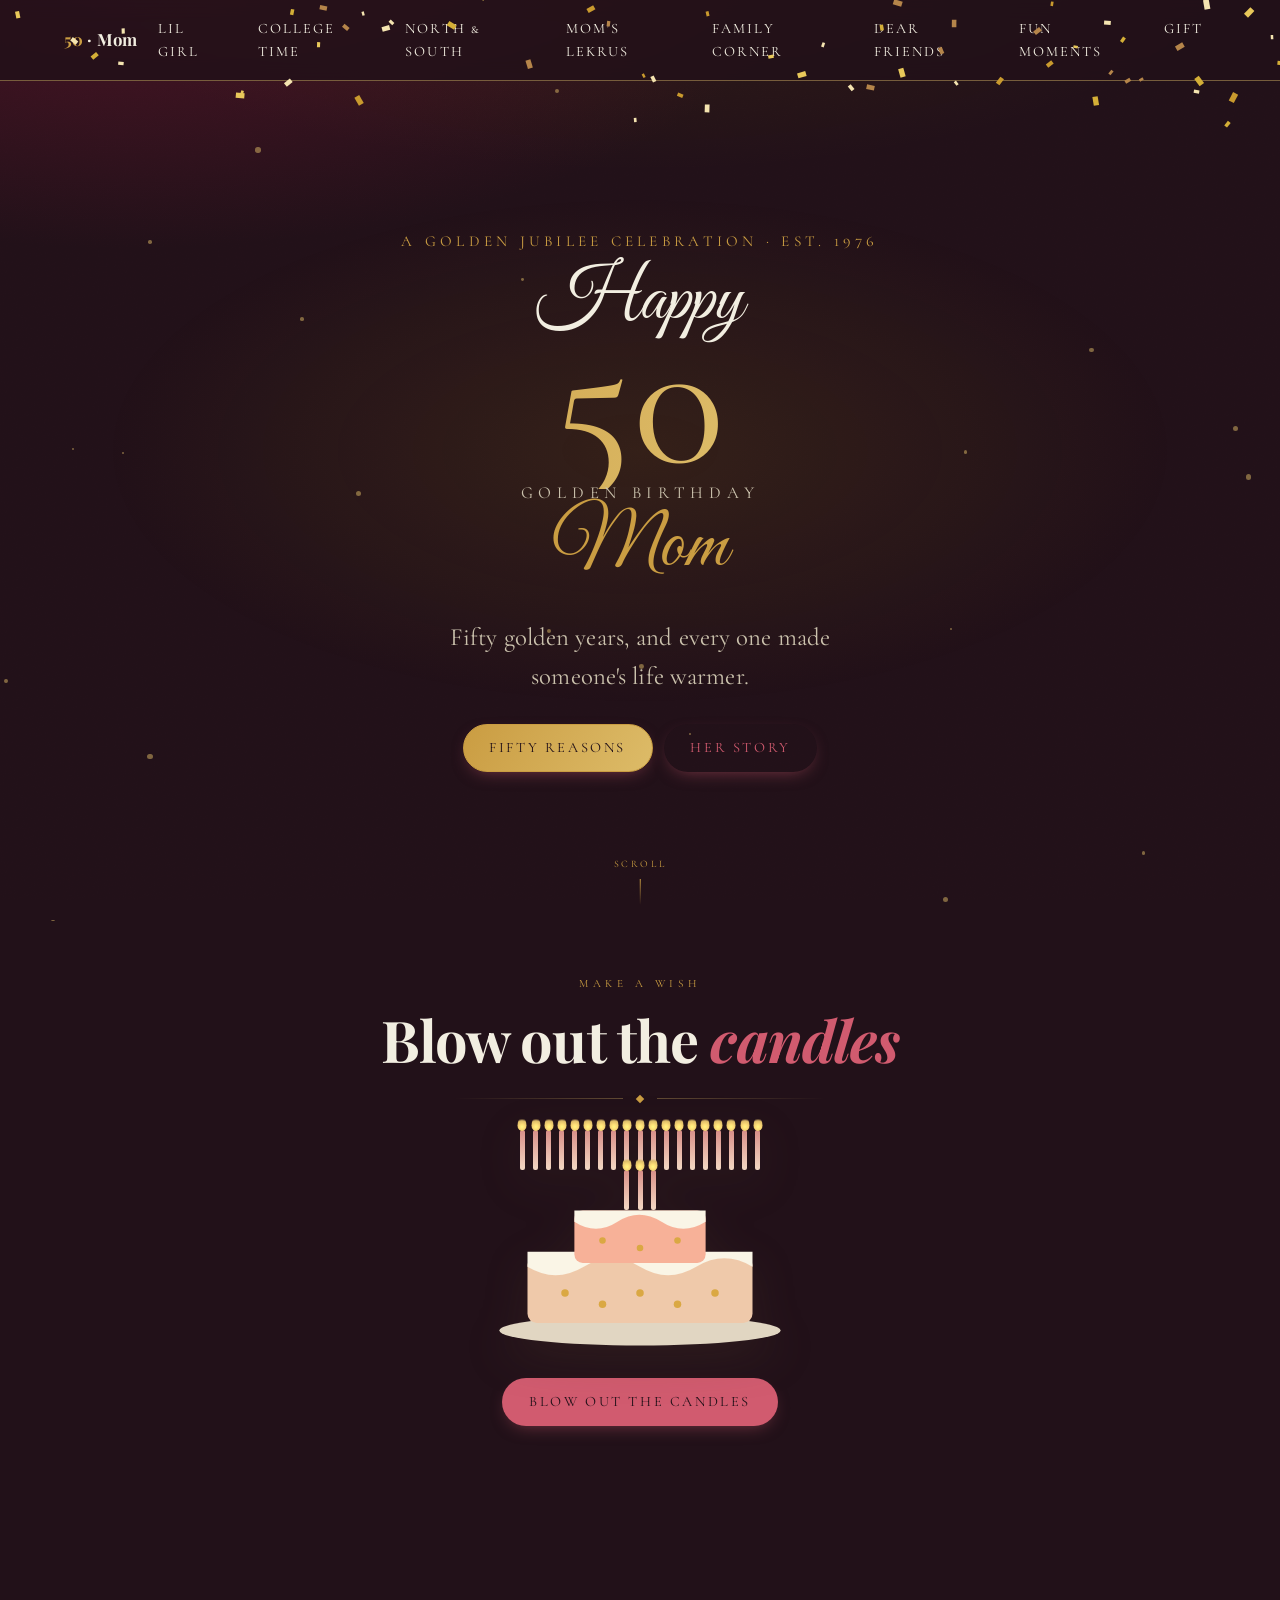
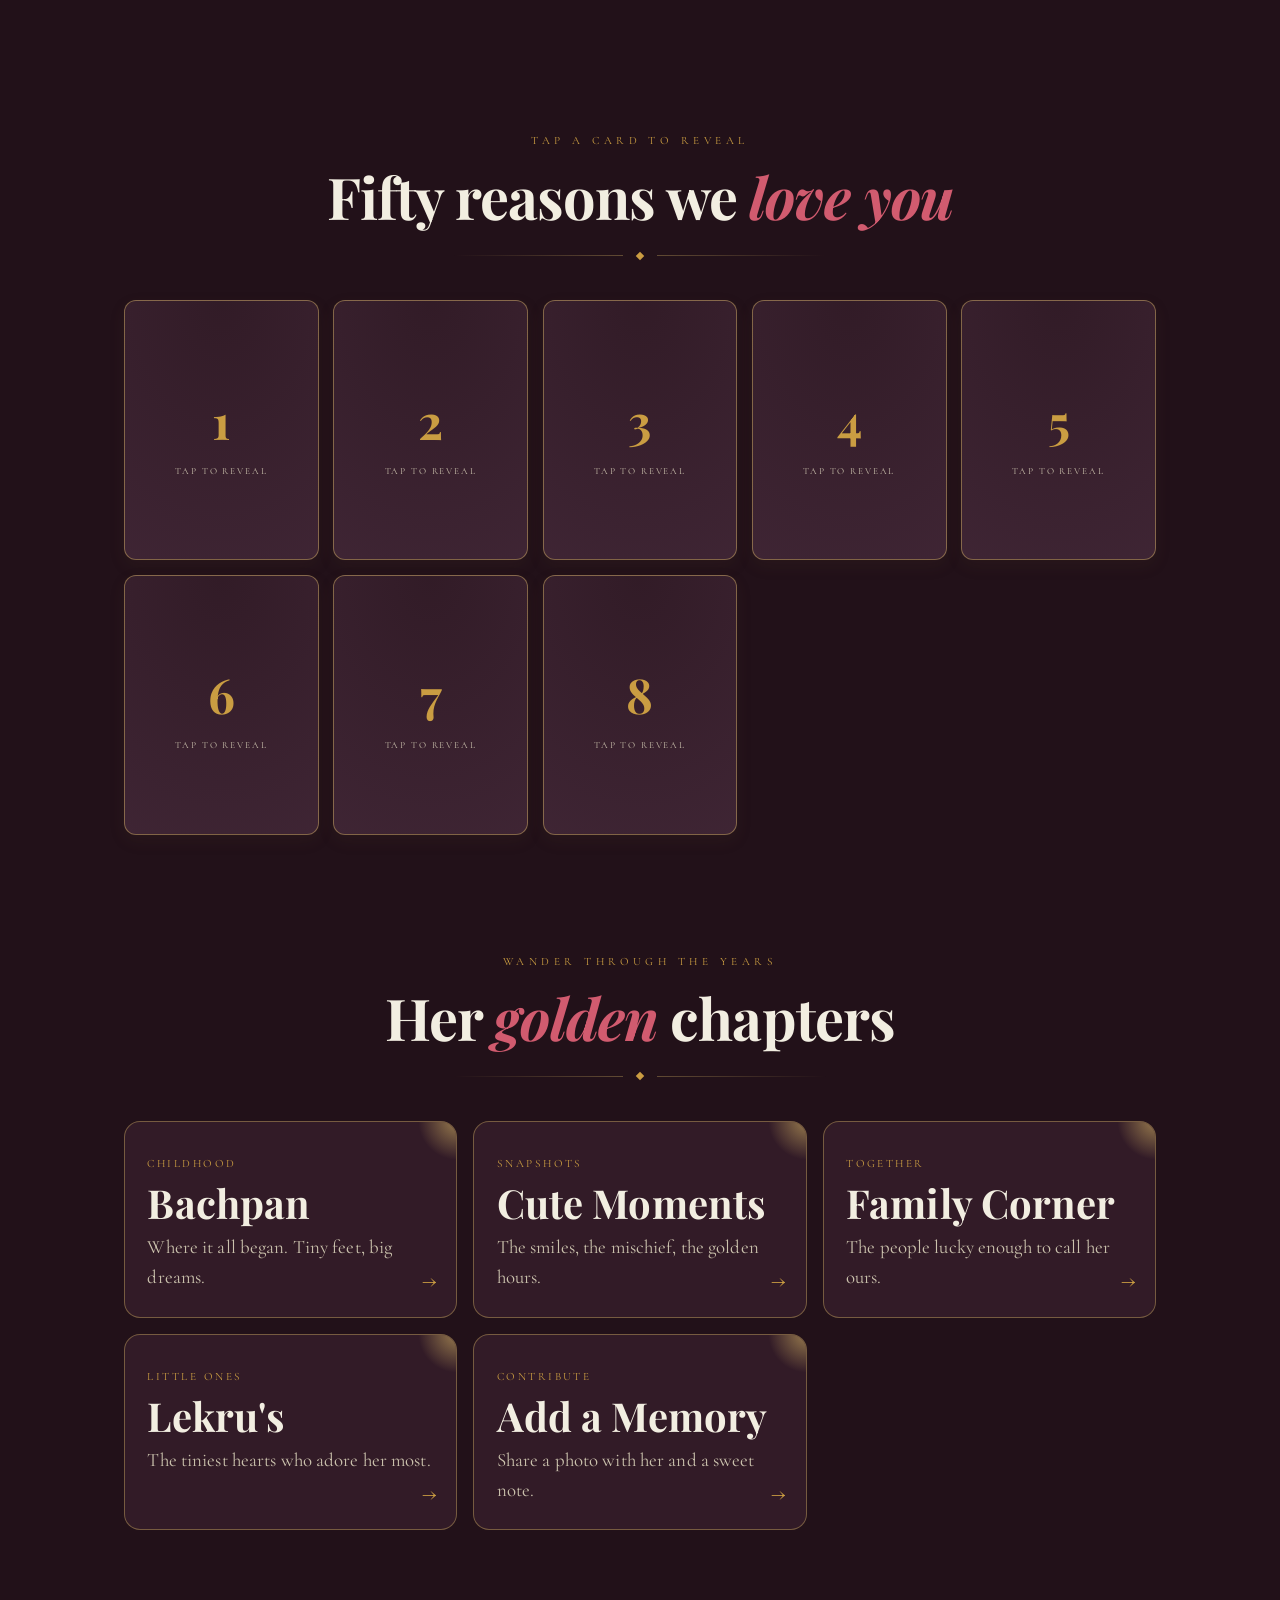
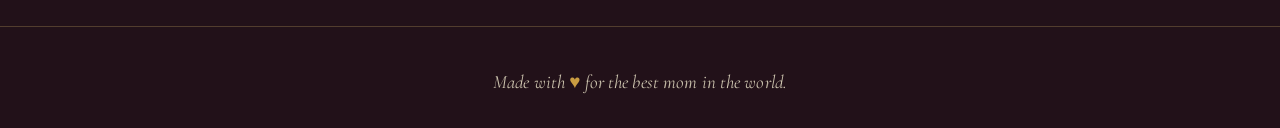
==== commit ddd67f3f: "Family Corner: cleaner message (no em dashes); scrub em dashes from site copy" ====
--- a/index.html
+++ b/index.html
@@ -76,7 +76,7 @@
       <div class="deco reveal"><span class="diamonds"><i></i><i></i><i></i></span><span class="dot"></span><span class="diamonds"><i></i><i></i><i></i></span></div>
     </div>
     <div class="cards">
-      <a class="nav-card reveal" href="bachpan.html"><span class="corner"></span><span class="k">Childhood</span><h3>Bachpan</h3><p>Where it all began — tiny feet, big dreams.</p><span class="arrow">→</span></a>
+      <a class="nav-card reveal" href="bachpan.html"><span class="corner"></span><span class="k">Childhood</span><h3>Bachpan</h3><p>Where it all began. Tiny feet, big dreams.</p><span class="arrow">→</span></a>
       <a class="nav-card reveal" href="cute-moments.html"><span class="corner"></span><span class="k">Snapshots</span><h3>Cute Moments</h3><p>The smiles, the mischief, the golden hours.</p><span class="arrow">→</span></a>
       <a class="nav-card reveal" href="family-corner.html"><span class="corner"></span><span class="k">Together</span><h3>Family Corner</h3><p>The people lucky enough to call her ours.</p><span class="arrow">→</span></a>
       <a class="nav-card reveal" href="lekrus.html"><span class="corner"></span><span class="k">Little ones</span><h3 data-cfg-static>Lekru's</h3><p>The tiniest hearts who adore her most.</p><span class="arrow">→</span></a>
--- a/assets/style.css
+++ b/assets/style.css
@@ -424,6 +424,19 @@
 .mars-names { display: flex; flex-wrap: wrap; justify-content: center; gap: 0.5rem 1.2rem; }
 .mars-item { font-family: var(--body); font-size: var(--step-1); color: var(--ink); }
 .mars-item b { font-family: var(--display); font-weight: 700; color: var(--gold-deep); font-size: 1.15em; }
+/* Animated MARS constellation (Family Corner) */
+.mars-sub { color: var(--ink-2); font-style: italic; margin: 0.2rem 0 1.5rem; }
+.mars-orbit { position: relative; display: flex; flex-wrap: wrap; justify-content: center; gap: 1rem 1.4rem; max-width: 520px; margin: 0 auto; }
+.mars-orbit::before { content: ""; position: absolute; top: 29px; left: 10%; right: 10%; height: 1px; background: linear-gradient(90deg, transparent, var(--hair) 20%, var(--hair) 80%, transparent); transform: scaleX(0); transform-origin: center; transition: transform .9s cubic-bezier(.2,.7,.2,1) .15s; }
+.mars.in .mars-orbit::before { transform: scaleX(1); }
+.mars-node { display: grid; justify-items: center; gap: 0.45rem; opacity: 0; transform: translateY(14px) scale(.82); }
+.mars.in .mars-node { animation: node-pop .6s cubic-bezier(.34,1.5,.5,1) both; animation-delay: calc(var(--i) * 0.14s + 0.25s); }
+@keyframes node-pop { to { opacity: 1; transform: none; } }
+.mars-ring { position: relative; z-index: 1; width: 60px; height: 60px; border-radius: 50%; display: grid; place-items: center; font-family: var(--display); font-weight: 700; font-size: 1.6rem; color: var(--gold-2); border: 1.5px solid var(--gold-deep); background: radial-gradient(circle at 38% 32%, color-mix(in oklab, var(--gold) 26%, var(--paper-2)), var(--paper)); box-shadow: 0 0 0 4px color-mix(in oklab, var(--gold) 12%, transparent), 0 6px 16px oklch(0.1 0.03 350 / .5); }
+.mars.in .mars-ring { animation: ring-glow 3.2s ease-in-out infinite; animation-delay: calc(var(--i) * 0.14s + 1s); }
+@keyframes ring-glow { 0%, 100% { box-shadow: 0 0 0 4px color-mix(in oklab, var(--gold) 12%, transparent), 0 6px 16px oklch(0.1 0.03 350 / .5); } 50% { box-shadow: 0 0 0 5px color-mix(in oklab, var(--gold) 22%, transparent), 0 0 22px color-mix(in oklab, var(--gold) 42%, transparent); } }
+.mars-name { font-family: var(--body); font-size: 1.05rem; color: var(--ink); }
+@media (prefers-reduced-motion: reduce) { .mars-node { opacity: 1; transform: none; } .mars-orbit::before { transform: scaleX(1); } }
 
 .game { position: relative; margin-top: 3rem; background: radial-gradient(120% 100% at 50% 0, var(--paper-2), var(--paper)); border: 1px solid color-mix(in oklab, var(--gold) 45%, transparent); border-radius: 18px; padding: clamp(1.4rem, 5vw, 2.6rem) clamp(1rem, 4vw, 2rem); overflow: hidden; }
 .arena.gone { display: none; }
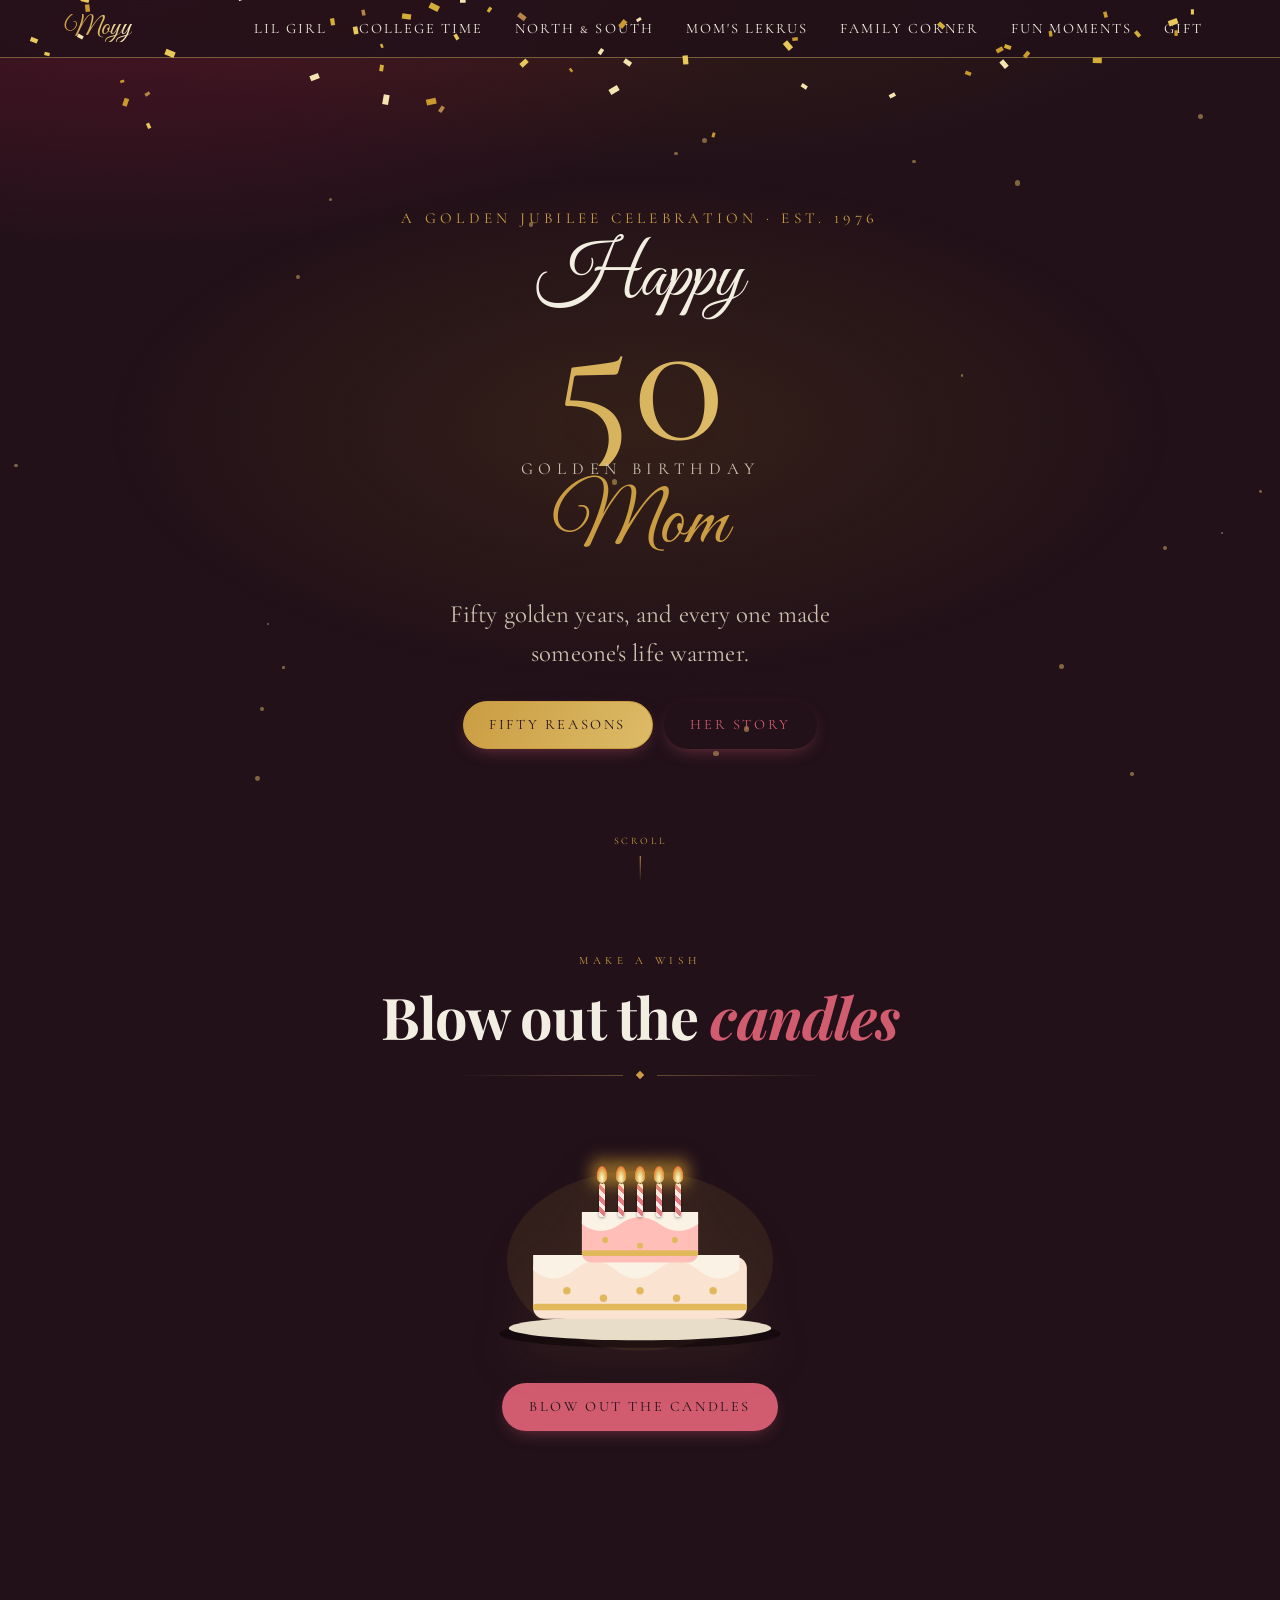
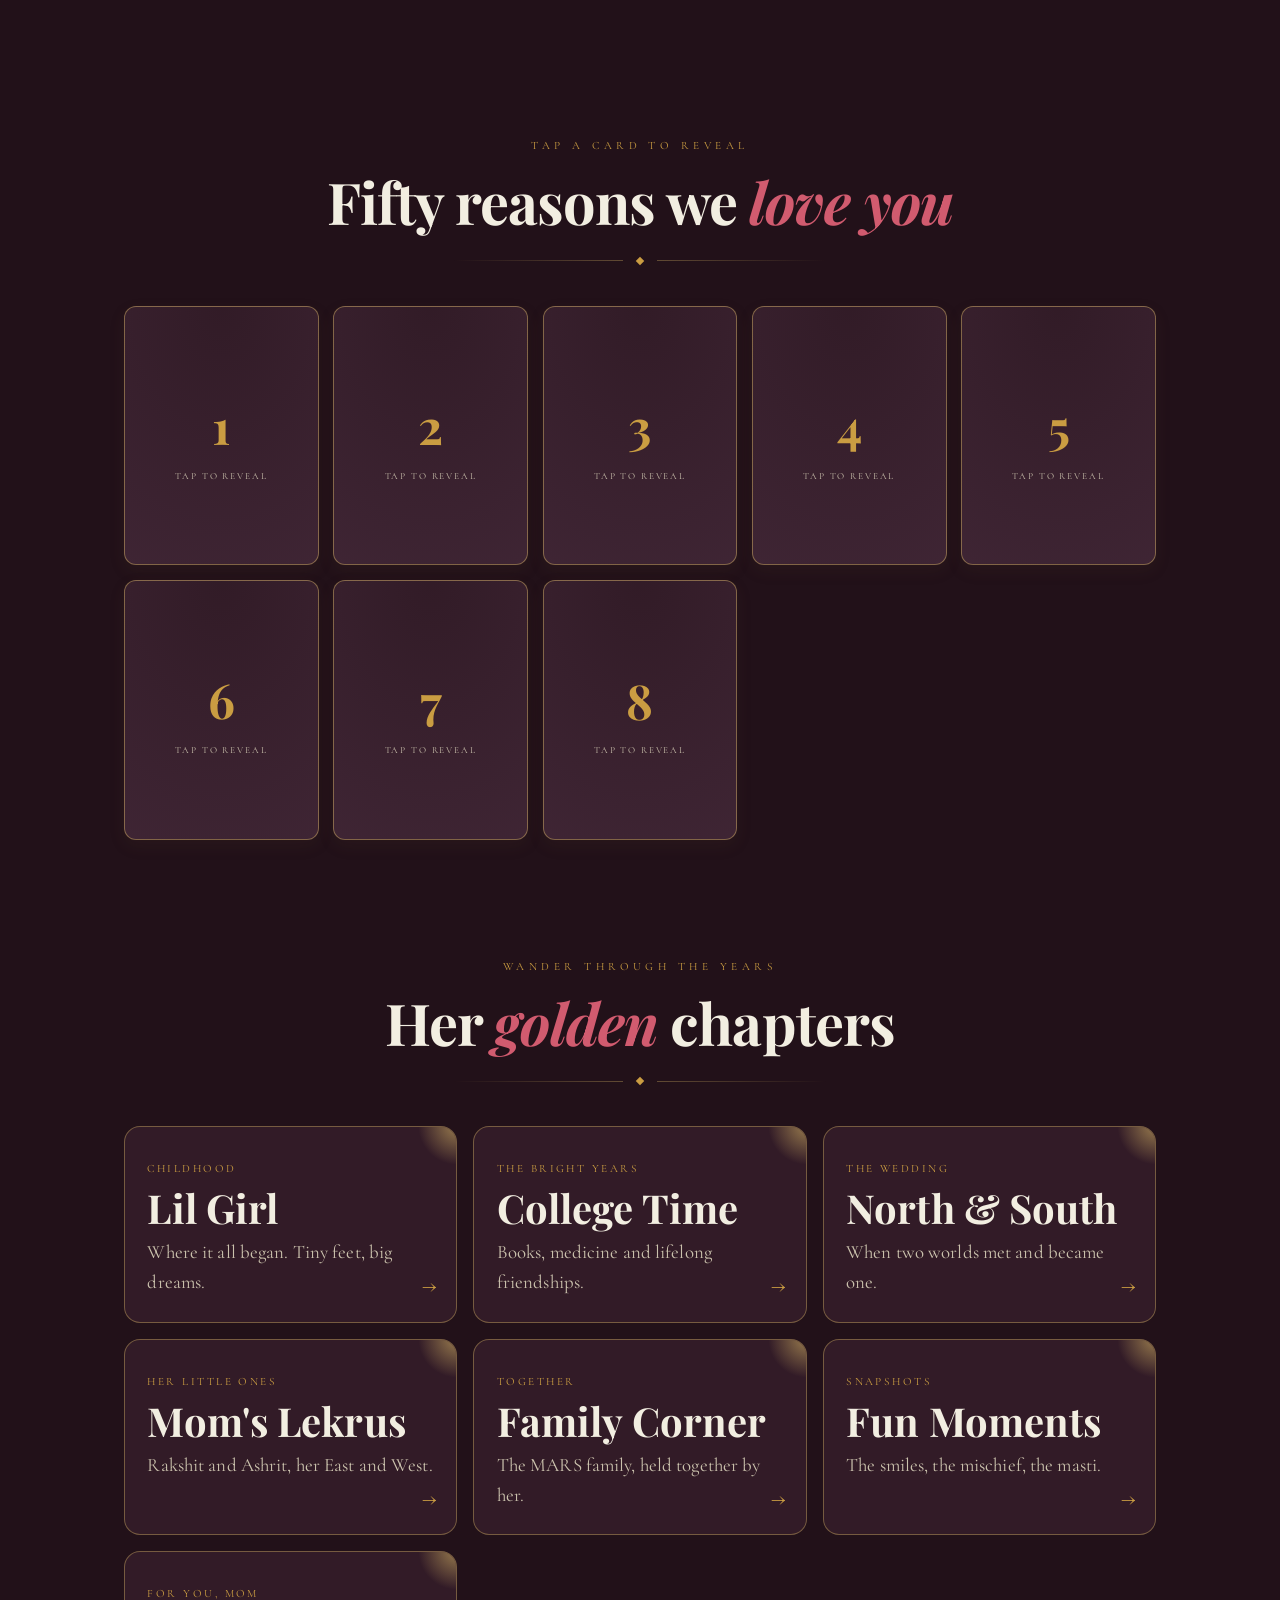
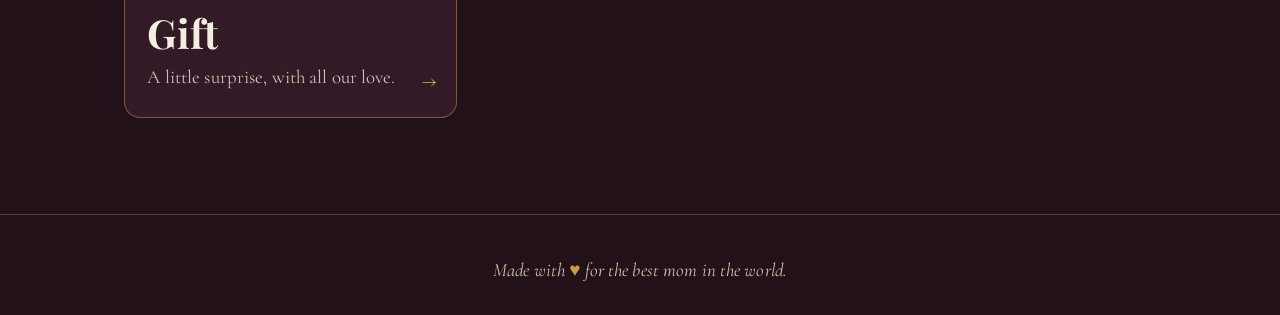
==== commit a2682644: "Home: chapters cards match nav tabs; redesigned cake with neatly arranged glowing candles" ====
--- a/index.html
+++ b/index.html
@@ -41,13 +41,25 @@
     <div class="cake-stage">
       <div class="cake reveal">
         <div class="candles" id="candles"></div>
-        <svg viewBox="0 0 320 220" role="img" aria-label="A birthday cake">
-          <ellipse cx="160" cy="200" rx="150" ry="16" fill="oklch(0.88 0.03 82)"/>
-          <rect x="40" y="120" width="240" height="72" rx="10" fill="oklch(0.86 0.06 60)"/>
-          <path d="M40 132 q30 18 60 0 q30 -18 60 0 q30 18 60 0 q30 -18 60 0 v-16 H40 Z" fill="oklch(0.97 0.02 90)"/>
-          <rect x="90" y="72" width="140" height="56" rx="9" fill="oklch(0.82 0.09 40)"/>
-          <path d="M90 84 q23 15 46 0 q23 -15 47 0 q23 15 47 0 v-12 H90 Z" fill="oklch(0.97 0.02 90)"/>
-          <g fill="oklch(0.76 0.13 82)"><circle cx="80" cy="160" r="4"/><circle cx="120" cy="172" r="4"/><circle cx="160" cy="160" r="4"/><circle cx="200" cy="172" r="4"/><circle cx="240" cy="160" r="4"/><circle cx="120" cy="104" r="3.5"/><circle cx="160" cy="112" r="3.5"/><circle cx="200" cy="104" r="3.5"/></g>
+        <svg viewBox="0 0 320 250" role="img" aria-label="A birthday cake">
+          <!-- soft warm glow -->
+          <ellipse cx="160" cy="150" rx="142" ry="96" fill="oklch(0.72 0.12 85 / 0.10)"/>
+          <!-- plate -->
+          <ellipse cx="160" cy="228" rx="150" ry="15" fill="oklch(0.12 0.02 350 / 0.55)"/>
+          <ellipse cx="160" cy="222" rx="140" ry="13" fill="oklch(0.90 0.03 85)"/>
+          <!-- bottom tier -->
+          <rect x="46" y="146" width="228" height="66" rx="12" fill="oklch(0.93 0.035 60)"/>
+          <path d="M46 160 q22 18 44 0 q22 -18 44 0 q22 18 44 0 q22 -18 44 0 q22 18 44 0 v-16 H46 Z" fill="oklch(0.965 0.02 85)"/>
+          <rect x="46" y="196" width="228" height="7" rx="3" fill="oklch(0.80 0.12 85)"/>
+          <!-- top tier -->
+          <rect x="98" y="98" width="124" height="54" rx="10" fill="oklch(0.86 0.075 25)"/>
+          <path d="M98 111 q20 15 41 0 q20 -15 42 0 q20 15 41 0 v-13 H98 Z" fill="oklch(0.965 0.02 85)"/>
+          <rect x="98" y="139" width="124" height="6" rx="3" fill="oklch(0.80 0.12 85)"/>
+          <!-- gold dots -->
+          <g fill="oklch(0.80 0.12 85)">
+            <circle cx="82" cy="182" r="4"/><circle cx="121" cy="190" r="4"/><circle cx="160" cy="182" r="4"/><circle cx="199" cy="190" r="4"/><circle cx="238" cy="182" r="4"/>
+            <circle cx="123" cy="128" r="3.2"/><circle cx="160" cy="134" r="3.2"/><circle cx="197" cy="128" r="3.2"/>
+          </g>
         </svg>
       </div>
       <button class="btn" id="blow-btn">Blow out the candles</button>
@@ -76,11 +88,13 @@
       <div class="deco reveal"><span class="diamonds"><i></i><i></i><i></i></span><span class="dot"></span><span class="diamonds"><i></i><i></i><i></i></span></div>
     </div>
     <div class="cards">
-      <a class="nav-card reveal" href="bachpan.html"><span class="corner"></span><span class="k">Childhood</span><h3>Bachpan</h3><p>Where it all began. Tiny feet, big dreams.</p><span class="arrow">→</span></a>
-      <a class="nav-card reveal" href="cute-moments.html"><span class="corner"></span><span class="k">Snapshots</span><h3>Cute Moments</h3><p>The smiles, the mischief, the golden hours.</p><span class="arrow">→</span></a>
-      <a class="nav-card reveal" href="family-corner.html"><span class="corner"></span><span class="k">Together</span><h3>Family Corner</h3><p>The people lucky enough to call her ours.</p><span class="arrow">→</span></a>
-      <a class="nav-card reveal" href="lekrus.html"><span class="corner"></span><span class="k">Little ones</span><h3 data-cfg-static>Lekru's</h3><p>The tiniest hearts who adore her most.</p><span class="arrow">→</span></a>
-      <a class="nav-card reveal" href="share.html"><span class="corner"></span><span class="k">Contribute</span><h3>Add a Memory</h3><p>Share a photo with her and a sweet note.</p><span class="arrow">→</span></a>
+      <a class="nav-card reveal" href="bachpan.html"><span class="corner"></span><span class="k">Childhood</span><h3>Lil Girl</h3><p>Where it all began. Tiny feet, big dreams.</p><span class="arrow">→</span></a>
+      <a class="nav-card reveal" href="college.html"><span class="corner"></span><span class="k">The bright years</span><h3>College Time</h3><p>Books, medicine and lifelong friendships.</p><span class="arrow">→</span></a>
+      <a class="nav-card reveal" href="north-south.html"><span class="corner"></span><span class="k">The wedding</span><h3>North &amp; South</h3><p>When two worlds met and became one.</p><span class="arrow">→</span></a>
+      <a class="nav-card reveal" href="lekrus.html"><span class="corner"></span><span class="k">Her little ones</span><h3>Mom's Lekrus</h3><p>Rakshit and Ashrit, her East and West.</p><span class="arrow">→</span></a>
+      <a class="nav-card reveal" href="family-corner.html"><span class="corner"></span><span class="k">Together</span><h3>Family Corner</h3><p>The MARS family, held together by her.</p><span class="arrow">→</span></a>
+      <a class="nav-card reveal" href="cute-moments.html"><span class="corner"></span><span class="k">Snapshots</span><h3>Fun Moments</h3><p>The smiles, the mischief, the masti.</p><span class="arrow">→</span></a>
+      <a class="nav-card reveal" href="gift.html"><span class="corner"></span><span class="k">For you, Mom</span><h3>Gift</h3><p>A little surprise, with all our love.</p><span class="arrow">→</span></a>
     </div>
   </section>
 </main>
--- a/assets/style.css
+++ b/assets/style.css
@@ -108,6 +108,7 @@
 .lead { color: var(--ink-2); max-width: 62ch; font-size: var(--step-1); }
 .center .lead { margin-inline: auto; }
 .pull-quote { margin: 0.2rem auto 1.1rem; max-width: 42ch; padding: 0 0.6rem; font-family: var(--body); font-style: italic; font-size: var(--step-2); line-height: 1.35; color: var(--gold-2); text-wrap: balance; }
+.pull-quote em { font-style: normal; color: var(--gold); }
 .lead { text-wrap: balance; }
 
 /* ---------- Deco divider (SVG-free, pure CSS fan) ---------- */
@@ -143,7 +144,8 @@
   backdrop-filter: blur(10px); -webkit-backdrop-filter: blur(10px);
   border-bottom: 1px solid color-mix(in oklab, var(--gold) 45%, transparent);
 }
-.nav .brand { font-family: var(--display); font-weight: 700; font-size: 1.05rem; text-decoration: none; color: var(--ink); white-space: nowrap; }
+.nav .brand { font-family: var(--script); font-weight: 400; font-size: 1.75rem; line-height: 1; text-decoration: none; white-space: nowrap; background: linear-gradient(100deg, var(--gold-deep) 0%, var(--gold) 28%, oklch(0.99 0.05 95) 50%, var(--gold) 72%, var(--gold-deep) 100%); background-size: 220% 100%; -webkit-background-clip: text; background-clip: text; color: transparent; animation: shimmer 6s linear infinite; }
+@media (prefers-reduced-motion: reduce) { .nav .brand { animation: none; } }
 .nav .brand b { color: var(--gold-deep); }
 .nav-toggle { display: inline-flex; flex-direction: column; gap: 4px; background: none; border: 0; padding: 10px; cursor: pointer; min-height: var(--tap); min-width: var(--tap); align-items: center; justify-content: center; }
 .nav-toggle span { width: 22px; height: 2px; background: var(--ink); display: block; transition: .25s; }
@@ -238,23 +240,24 @@
 .empty-note { color: var(--ink-2); font-style: italic; text-align: center; padding: 2rem 1rem; }
 
 /* ---------- Timeline (bachpan story) — alternating photo tree ---------- */
-.timeline { position: relative; list-style: none; margin: 2.5rem auto 0; padding: 0; max-width: 720px; }
-.timeline::before { content: ""; position: absolute; left: 50%; top: 6px; bottom: 6px; width: 2px; transform: translateX(-50%); background: linear-gradient(var(--accent-soft), var(--mute)); }
-.t-item { position: relative; display: grid; grid-template-columns: 1fr 1fr; column-gap: 1.6rem; align-items: center; margin: 0 0 1.8rem; }
-.t-item:last-child { margin-bottom: 0.4rem; }
-/* odd rows: photo left, text right */
-.t-photo { grid-column: 1; justify-self: end; margin: 0; width: 100%; max-width: 132px; min-width: 0; }
-.t-text { grid-column: 2; justify-self: start; text-align: left; min-width: 0; overflow-wrap: break-word; }
-/* even rows: mirror — photo right, text left */
-.t-item:nth-child(even) .t-photo { grid-column: 2; justify-self: start; }
-.t-item:nth-child(even) .t-text { grid-column: 1; justify-self: end; text-align: right; }
-.t-photo img, .t-ph { display: block; width: 100%; aspect-ratio: 1; object-fit: cover; border-radius: 14px; border: 1px solid color-mix(in oklab, var(--gold) 40%, transparent); box-shadow: 0 5px 14px oklch(0.4 0.05 60 / .14); }
+.timeline { list-style: none; margin: 2.2rem auto 0; padding: 0; max-width: 620px; display: grid; gap: 1.25rem; }
+.t-item { position: relative; display: grid; grid-template-columns: clamp(104px, 33vw, 172px) 1fr; column-gap: 1.15rem; align-items: center;
+  background: linear-gradient(150deg, color-mix(in oklab, var(--gold) 6%, var(--paper-2)) 0%, var(--paper) 100%);
+  border: 1px solid var(--hair); border-radius: 18px; padding: 0.8rem; box-shadow: var(--shadow);
+  transition: transform .3s cubic-bezier(.2,.7,.2,1), box-shadow .3s ease; overflow: hidden; }
+.t-item::after { content: ""; position: absolute; top: -1px; right: -1px; width: 62px; height: 62px; pointer-events: none;
+  background: radial-gradient(120% 120% at 100% 0, color-mix(in oklab, var(--gold) 50%, transparent), transparent 70%); }
+.t-item:hover { transform: translateY(-4px); box-shadow: 0 26px 52px -22px oklch(0.08 0.03 350 / .85); }
+.t-photo { grid-column: 1; margin: 0; width: 100%; min-width: 0; }
+.t-text { grid-column: 2; text-align: left; min-width: 0; overflow-wrap: break-word; padding-right: 0.3rem; }
+.t-photo img, .t-ph { display: block; width: 100%; aspect-ratio: 1; object-fit: cover; border-radius: 12px; border: 1px solid color-mix(in oklab, var(--gold) 45%, transparent); box-shadow: 0 6px 16px oklch(0.08 0.03 350 / .5); }
 .t-ph { display: grid; place-items: center; text-align: center; color: var(--ink-2); font-family: var(--smallcaps); text-transform: uppercase; letter-spacing: 0.16em; font-size: 0.6rem; background: linear-gradient(160deg, var(--paper-2), var(--paper-3)); box-shadow: inset 0 0 0 1px var(--hair); }
-.t-node { position: absolute; left: 50%; top: 50%; transform: translate(-50%, -50%); width: 14px; height: 14px; border-radius: 50%; background: var(--paper); border: 3px solid var(--accent); box-shadow: 0 0 0 4px color-mix(in oklab, var(--accent) 22%, transparent); z-index: 1; }
+.t-node { display: none; }
 .t-year { font-family: var(--display); font-weight: 700; color: var(--accent); font-size: var(--step-1); }
-.t-title { font-family: var(--display); font-size: var(--step-1); margin: 0.1rem 0 0.35rem; }
-.t-body { color: var(--ink-2); }
-@media (min-width: 640px) { .t-item { column-gap: 2.4rem; } .t-photo { max-width: 168px; } }
+.t-title { font-family: var(--display); font-size: var(--step-1); margin: 0 0 0.35rem; line-height: 1.12; color: var(--gold-2); }
+.t-title::after { content: ""; display: block; width: 34px; height: 2px; margin-top: 0.4rem; border-radius: 2px; background: linear-gradient(90deg, var(--gold-deep), transparent); }
+.t-body { color: var(--ink-2); font-style: italic; line-height: 1.42; margin: 0; }
+@media (min-width: 640px) { .t-item { grid-template-columns: 172px 1fr; column-gap: 1.6rem; padding: 1rem; } }
 /* photo is a tap target */
 .t-open { position: relative; display: block; width: 100%; padding: 0; border: 0; background: none; cursor: pointer; border-radius: 14px; -webkit-tap-highlight-color: transparent; }
 .t-photo video { display: block; width: 100%; aspect-ratio: 1; object-fit: cover; border-radius: 14px; border: 1px solid color-mix(in oklab, var(--gold) 40%, transparent); box-shadow: 0 5px 14px oklch(0.4 0.05 60 / .14); background: var(--paper-3); }
@@ -316,13 +319,14 @@
 /* ---------- Cake (home fun) ---------- */
 .cake-stage { display: grid; place-items: center; gap: 1.2rem; }
 .cake { --w: min(300px, 82vw); width: var(--w); position: relative; filter: drop-shadow(0 16px 20px oklch(0.4 0.05 60 / .2)); }
-.candles { position: absolute; top: -6%; left: 0; right: 0; display: flex; justify-content: center; gap: 3.2%; flex-wrap: wrap; padding: 0 8%; }
-.candle { width: 5px; height: 40px; background: linear-gradient(oklch(0.72 0.09 25), oklch(0.9 0.04 60)); border-radius: 2px; position: relative; }
-.flame { position: absolute; top: -13px; left: 50%; transform: translateX(-50%); width: 9px; height: 14px; background: radial-gradient(circle at 50% 70%, oklch(0.98 0.14 95), var(--gold) 55%, transparent 75%); border-radius: 50% 50% 50% 50% / 60% 60% 40% 40%; transform-origin: bottom center; animation: flicker .35s ease-in-out infinite alternate; }
-@keyframes flicker { from { transform: translateX(-50%) scale(1) rotate(-3deg); opacity: .9;} to { transform: translateX(-50%) scale(1.12) rotate(3deg); opacity: 1;} }
+.candles { position: absolute; left: 0; right: 0; bottom: 60%; display: flex; justify-content: center; align-items: flex-end; gap: 13px; pointer-events: none; z-index: 2; }
+.candle { width: 6px; height: 34px; border-radius: 3px; position: relative; background: repeating-linear-gradient(45deg, oklch(0.96 0.03 20) 0 4px, oklch(0.70 0.13 18) 4px 8px); box-shadow: 0 1px 3px oklch(0.1 0 0 / .4); }
+.candle::before { content: ""; position: absolute; top: -3px; left: 50%; transform: translateX(-50%); width: 1.5px; height: 4px; background: oklch(0.32 0.02 60); border-radius: 1px; }
+.flame { position: absolute; top: -17px; left: 50%; transform: translateX(-50%); width: 11px; height: 17px; border-radius: 50% 50% 50% 50% / 60% 60% 42% 42%; transform-origin: bottom center; background: radial-gradient(ellipse at 50% 72%, oklch(0.99 0.05 95) 0%, var(--gold) 42%, oklch(0.62 0.19 40) 82%, transparent 100%); box-shadow: 0 -2px 16px 5px oklch(0.85 0.16 82 / .55); animation: flicker .4s ease-in-out infinite alternate; }
+@keyframes flicker { from { transform: translateX(-50%) scale(1) rotate(-3deg); opacity: .92; } to { transform: translateX(-50%) scale(1.14) rotate(3deg); opacity: 1; } }
 .candle.out .flame { display: none; }
-.candle.out::after { content: ""; position: absolute; top: -10px; left: 50%; transform: translateX(-50%); width: 3px; height: 18px; border-radius: 3px; background: linear-gradient(oklch(0.6 0 0 / .5), transparent); animation: smoke 1.6s ease-out forwards; }
-@keyframes smoke { to { opacity: 0; transform: translateX(-50%) translateY(-16px);} }
+.candle.out::after { content: ""; position: absolute; top: -12px; left: 50%; transform: translateX(-50%); width: 3px; height: 18px; border-radius: 3px; background: linear-gradient(oklch(0.7 0 0 / .5), transparent); animation: smoke 1.6s ease-out forwards; }
+@keyframes smoke { to { opacity: 0; transform: translateX(-50%) translateY(-18px); } }
 .cake-msg { max-width: 40ch; text-align: center; opacity: 0; transform: translateY(10px) scale(.98); transition: opacity 1s ease, transform 1s ease; }
 .cake-msg.show { opacity: 1; transform: none; }
 .cake-msg .big { font-family: var(--script); font-size: clamp(2rem, 9vw, 3rem); color: var(--gold-deep); }
@@ -381,7 +385,11 @@
 .lekru-banners { position: relative; margin-top: 1.5rem; }
 .banner-track { display: flex; align-items: flex-start; gap: 0.8rem; overflow-x: auto; scroll-snap-type: x mandatory; -webkit-overflow-scrolling: touch; scrollbar-width: none; padding-bottom: 0.3rem; }
 .banner-track::-webkit-scrollbar { display: none; }
-.banner-slide { flex: 0 0 100%; scroll-snap-align: center; margin: 0; border-radius: 16px; overflow: hidden; border: 1px solid var(--hair); box-shadow: var(--shadow); background: #0d0a0c; }
+.banner-slide { position: relative; flex: 0 0 100%; scroll-snap-align: center; margin: 0; border-radius: 16px; overflow: hidden; border: 1px solid var(--hair); box-shadow: var(--shadow); background: #0d0a0c; }
+.banner-cap { padding: 1.15rem 1.3rem 1.3rem; text-align: center; background: linear-gradient(180deg, #0d0a0c, oklch(0.17 0.03 350)); }
+.banner-title { margin: 0; font-family: var(--display); font-weight: 700; font-size: var(--step-2); line-height: 1.08; letter-spacing: -0.01em; background: linear-gradient(100deg, var(--gold-deep), var(--gold-2) 42%, oklch(0.99 0.05 95) 54%, var(--gold) 100%); -webkit-background-clip: text; background-clip: text; color: transparent; text-wrap: balance; }
+.banner-rule { display: block; width: 46px; height: 2px; margin: 0.5rem auto 0.55rem; background: linear-gradient(90deg, transparent, var(--gold), transparent); }
+.banner-msg { margin: 0; margin-inline: auto; max-width: 40ch; font-family: var(--body); font-style: italic; font-size: var(--step-0); line-height: 1.42; color: var(--ink); text-shadow: 0 1px 6px oklch(0.10 0.02 20 / 0.85); text-wrap: balance; }
 .banner-slide .t-open { display: block; width: 100%; padding: 0; border: 0; background: none; cursor: pointer; }
 .banner-slide img { width: 100%; height: auto; max-height: 82svh; object-fit: contain; display: block; margin: 0 auto; }
 .banner-ph { border-radius: 16px; border: 1px dashed var(--hair); aspect-ratio: 3/2; display: grid; place-items: center; color: var(--ink-2); font-family: var(--smallcaps); text-transform: uppercase; letter-spacing: 0.22em; font-size: 0.72rem; background: linear-gradient(160deg, var(--paper-2), var(--paper-3)); }
@@ -401,15 +409,24 @@
 .lg-card .t-play::after { content: ""; position: absolute; top: 50%; left: 54%; transform: translate(-50%, -50%); border-style: solid; border-width: 8px 0 8px 13px; border-color: transparent transparent transparent var(--gold); }
 .lg-card.is-extra { display: none; }
 .grid-expanded .lg-card.is-extra { display: block; animation: pop-in .4s ease both; }
-.see-more-wrap { text-align: center; margin-top: 1.1rem; }
+.see-more-wrap { text-align: center; margin-top: 1.6rem; }
+.see-more { font-family: var(--smallcaps); text-transform: uppercase; letter-spacing: 0.26em; font-size: 0.66rem; color: var(--gold-deep); background: none; border: 0; padding: 0.5rem 0.4rem; cursor: pointer; display: inline-grid; justify-items: center; gap: 0.42rem; -webkit-tap-highlight-color: transparent; transition: color .2s ease; }
+.see-more::after { content: ""; width: 1px; height: 22px; background: linear-gradient(var(--gold-deep), transparent); }
+.see-more:hover { color: var(--gold); }
 
 /* ---------- Gift scratch card ---------- */
 .scratch-wrap { max-width: 440px; margin: 2rem auto 0; }
 .scratch-card { position: relative; border-radius: 18px; overflow: hidden; border: 1px solid var(--gold-deep); box-shadow: inset 0 0 0 1px var(--hair), var(--shadow); aspect-ratio: 3 / 4; background: radial-gradient(120% 90% at 50% 0, color-mix(in oklab, var(--gold) 10%, var(--paper-2)), var(--paper)); }
-.scratch-prize { position: absolute; inset: 0; display: grid; align-content: center; justify-items: center; gap: 0.3rem; text-align: center; padding: clamp(1.2rem, 5vw, 2rem); }
+.scratch-prize { position: absolute; inset: 0; isolation: isolate; display: grid; align-content: center; justify-items: center; gap: 0.3rem; text-align: center; padding: clamp(1.2rem, 5vw, 2rem); }
 .sc-emoji { font-size: clamp(2.8rem, 12vw, 4.2rem); line-height: 1; }
 .sc-kicker { font-family: var(--smallcaps); text-transform: uppercase; letter-spacing: 0.3em; font-size: 0.66rem; color: var(--ink-2); }
 .sc-prize { font-family: var(--display); font-weight: 700; font-size: clamp(2rem, 9vw, 3rem); line-height: 1; background: linear-gradient(100deg, var(--gold-deep), var(--gold-2) 50%, var(--gold-deep)); -webkit-background-clip: text; background-clip: text; color: transparent; margin-bottom: 0.3rem; }
+.sc-gold { font-weight: 800; font-style: normal; letter-spacing: 0.03em; background: linear-gradient(100deg, var(--gold-deep) 0%, var(--gold) 28%, oklch(0.99 0.05 95) 50%, var(--gold) 72%, var(--gold-deep) 100%); background-size: 220% 100%; -webkit-background-clip: text; background-clip: text; color: transparent; animation: shimmer 2.8s linear infinite; }
+.sc-coin { position: relative; overflow: hidden; width: 88px; height: 88px; margin: 0 auto 0.35rem; border-radius: 50%; display: grid; place-items: center; background: radial-gradient(circle at 34% 30%, oklch(0.99 0.06 95), var(--gold) 46%, var(--gold-deep) 80%, oklch(0.52 0.10 78)); box-shadow: 0 8px 20px oklch(0.10 0.02 20 / .5), inset 0 0 0 3px oklch(0.78 0.12 84 / .85), inset 0 2px 7px oklch(0.99 0.07 95 / .7); }
+.sc-coin::before { content: ""; position: absolute; inset: 9px; border-radius: 50%; border: 1.5px solid oklch(0.58 0.10 78 / .5); z-index: 1; }
+.sc-coin span { position: relative; z-index: 2; font-family: var(--display); font-weight: 800; font-size: 2.5rem; line-height: 1; color: oklch(0.44 0.09 72); text-shadow: 0 1px 0 oklch(0.99 0.07 95 / .55); }
+.sc-coin::after { content: ""; position: absolute; inset: 0; z-index: 1; background: linear-gradient(115deg, transparent 42%, oklch(1 0 0 / .6) 50%, transparent 58%); background-size: 250% 250%; animation: shimmer 2.8s linear infinite; }
+@media (prefers-reduced-motion: reduce) { .sc-gold { animation: none; } .sc-coin::after { animation: none; } }
 .sc-msg { color: var(--ink-2); font-style: italic; font-size: 0.98rem; line-height: 1.42; margin: 0.2rem 0 0.6rem; max-width: 30ch; }
 .sc-council-title { font-family: var(--smallcaps); text-transform: uppercase; letter-spacing: 0.2em; font-size: 0.62rem; color: var(--gold-deep); margin-top: 0.2rem; }
 .scratch-cover { position: absolute; inset: 0; width: 100%; height: 100%; touch-action: none; cursor: grab; transition: opacity .5s ease; }
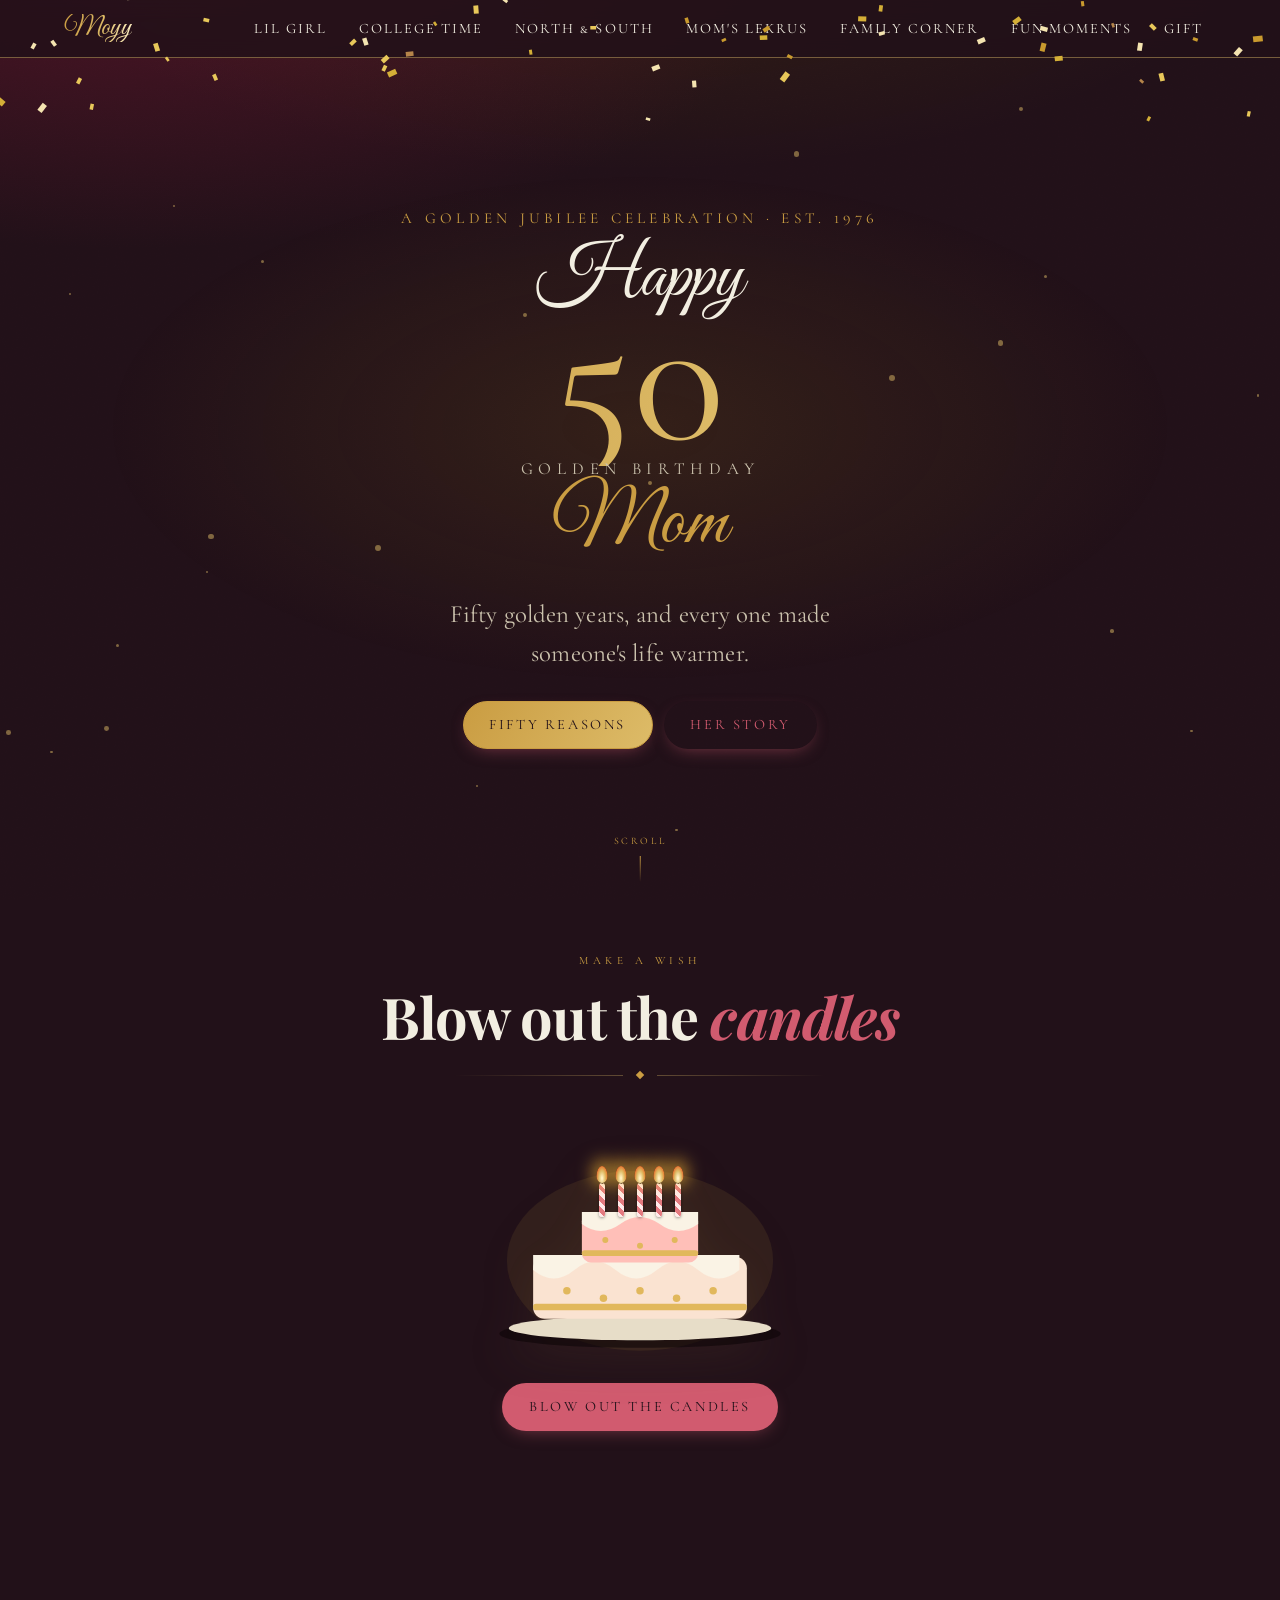
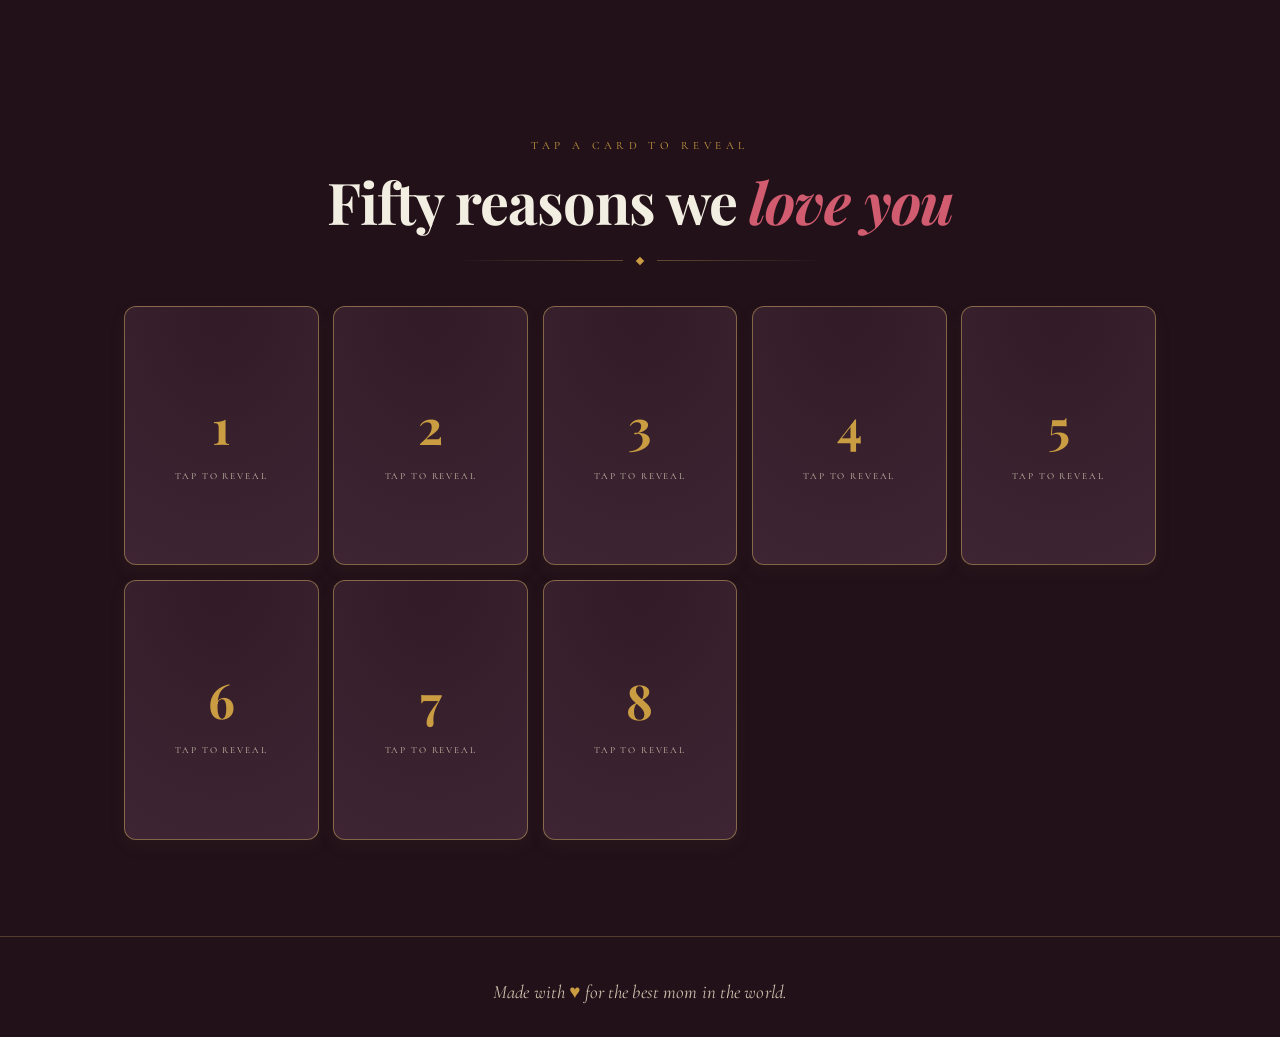
==== commit 4eca6010: "Home: remove Golden Chapters section" ====
--- a/index.html
+++ b/index.html
@@ -80,23 +80,6 @@
     <div class="reasons-grid" data-reasons></div>
   </section>
 
-  <!-- SECTION CARDS -->
-  <section id="explore" class="page">
-    <div class="center">
-      <p class="eyebrow reveal">Wander through the years</p>
-      <h2 class="page-title reveal">Her <em>golden</em> chapters</h2>
-      <div class="deco reveal"><span class="diamonds"><i></i><i></i><i></i></span><span class="dot"></span><span class="diamonds"><i></i><i></i><i></i></span></div>
-    </div>
-    <div class="cards">
-      <a class="nav-card reveal" href="bachpan.html"><span class="corner"></span><span class="k">Childhood</span><h3>Lil Girl</h3><p>Where it all began. Tiny feet, big dreams.</p><span class="arrow">→</span></a>
-      <a class="nav-card reveal" href="college.html"><span class="corner"></span><span class="k">The bright years</span><h3>College Time</h3><p>Books, medicine and lifelong friendships.</p><span class="arrow">→</span></a>
-      <a class="nav-card reveal" href="north-south.html"><span class="corner"></span><span class="k">The wedding</span><h3>North &amp; South</h3><p>When two worlds met and became one.</p><span class="arrow">→</span></a>
-      <a class="nav-card reveal" href="lekrus.html"><span class="corner"></span><span class="k">Her little ones</span><h3>Mom's Lekrus</h3><p>Rakshit and Ashrit, her East and West.</p><span class="arrow">→</span></a>
-      <a class="nav-card reveal" href="family-corner.html"><span class="corner"></span><span class="k">Together</span><h3>Family Corner</h3><p>The MARS family, held together by her.</p><span class="arrow">→</span></a>
-      <a class="nav-card reveal" href="cute-moments.html"><span class="corner"></span><span class="k">Snapshots</span><h3>Fun Moments</h3><p>The smiles, the mischief, the masti.</p><span class="arrow">→</span></a>
-      <a class="nav-card reveal" href="gift.html"><span class="corner"></span><span class="k">For you, Mom</span><h3>Gift</h3><p>A little surprise, with all our love.</p><span class="arrow">→</span></a>
-    </div>
-  </section>
 </main>
 
 <script src="assets/config.js"></script>
--- a/assets/style.css
+++ b/assets/style.css
@@ -391,7 +391,7 @@
 .banner-rule { display: block; width: 46px; height: 2px; margin: 0.5rem auto 0.55rem; background: linear-gradient(90deg, transparent, var(--gold), transparent); }
 .banner-msg { margin: 0; margin-inline: auto; max-width: 40ch; font-family: var(--body); font-style: italic; font-size: var(--step-0); line-height: 1.42; color: var(--ink); text-shadow: 0 1px 6px oklch(0.10 0.02 20 / 0.85); text-wrap: balance; }
 .banner-slide .t-open { display: block; width: 100%; padding: 0; border: 0; background: none; cursor: pointer; }
-.banner-slide img { width: 100%; height: auto; max-height: 82svh; object-fit: contain; display: block; margin: 0 auto; }
+.banner-slide img { width: 100%; height: 58svh; object-fit: contain; display: block; margin: 0 auto; background: #0d0a0c; }
 .banner-ph { border-radius: 16px; border: 1px dashed var(--hair); aspect-ratio: 3/2; display: grid; place-items: center; color: var(--ink-2); font-family: var(--smallcaps); text-transform: uppercase; letter-spacing: 0.22em; font-size: 0.72rem; background: linear-gradient(160deg, var(--paper-2), var(--paper-3)); }
 .banner-dots { display: flex; gap: 0.5rem; justify-content: center; margin-top: 0.8rem; }
 .banner-dots .dot { width: 9px; height: 9px; padding: 0; border: 0; border-radius: 50%; background: color-mix(in oklab, var(--gold) 35%, var(--mute)); cursor: pointer; transition: transform .2s, background .2s; -webkit-tap-highlight-color: transparent; }
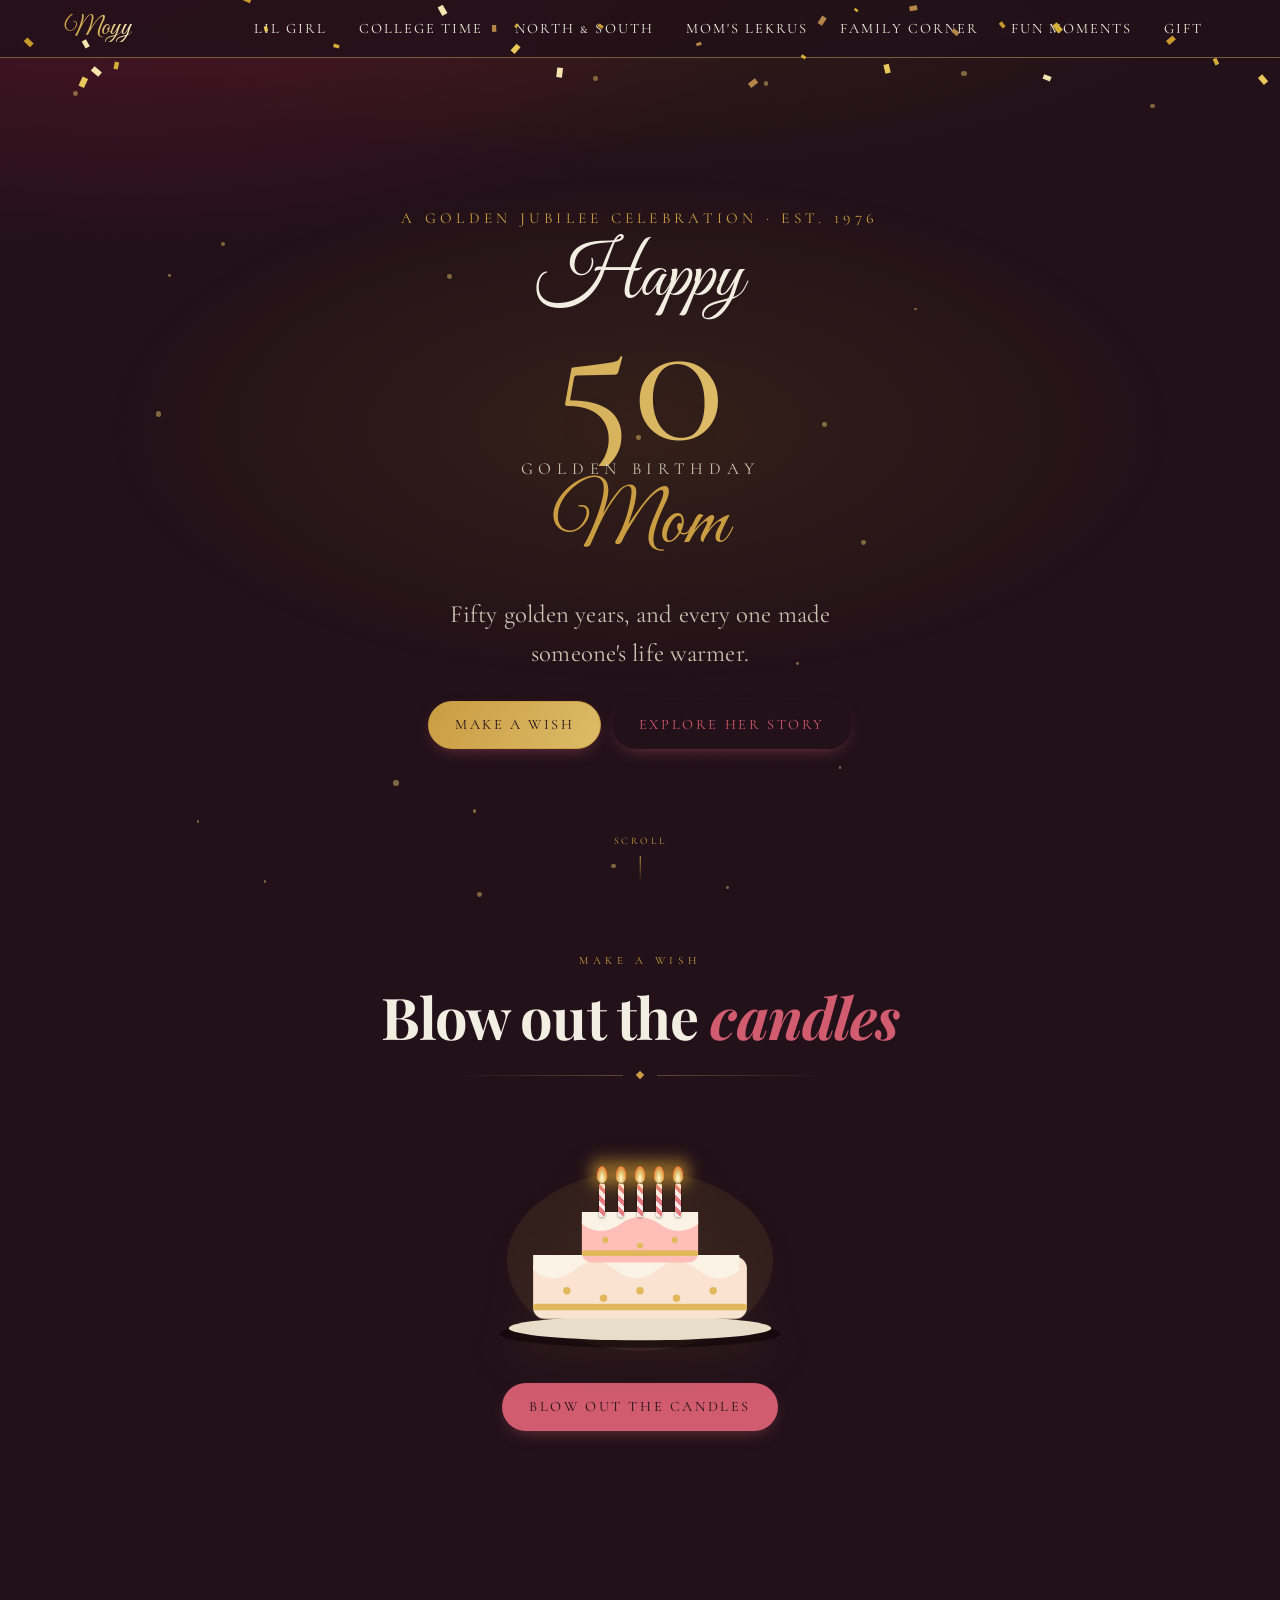
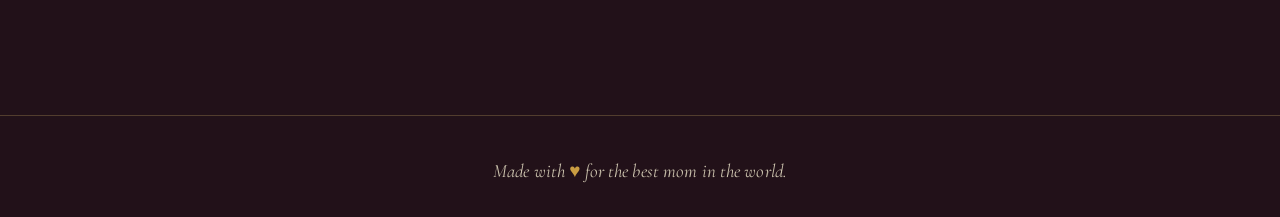
==== commit 6dc96375: "Home: remove 50 Reasons section; update hero CTA" ====
--- a/index.html
+++ b/index.html
@@ -23,8 +23,8 @@
     <div class="name script" data-cfg="momName">Mom</div>
     <p class="tag" data-cfg="tagline">Fifty golden years, and every one made someone's life warmer.</p>
     <div class="hero-cta">
-      <a class="btn gold" href="#reasons">Fifty reasons</a>
-      <a class="btn ghost" href="bachpan.html">Her story</a>
+      <a class="btn gold" href="#fun">Make a wish</a>
+      <a class="btn ghost" href="bachpan.html">Explore her story</a>
     </div>
   </div>
   <a class="scroll-cue" href="#fun" aria-label="Scroll down">Scroll<span></span></a>
@@ -70,16 +70,6 @@
     </div>
   </section>
 
-  <!-- 50 REASONS -->
-  <section id="reasons" class="page">
-    <div class="center">
-      <p class="eyebrow reveal">Tap a card to reveal</p>
-      <h2 class="page-title reveal">Fifty reasons we <em>love you</em></h2>
-      <div class="deco reveal"><span class="diamonds"><i></i><i></i><i></i></span><span class="dot"></span><span class="diamonds"><i></i><i></i><i></i></span></div>
-    </div>
-    <div class="reasons-grid" data-reasons></div>
-  </section>
-
 </main>
 
 <script src="assets/config.js"></script>
--- a/assets/style.css
+++ b/assets/style.css
@@ -404,6 +404,8 @@
 .lg-card { position: relative; margin: 0; border-radius: 12px; overflow: hidden; background: var(--paper-2); border: 1px solid var(--hair); box-shadow: 0 6px 16px oklch(0.1 0.03 350 / .4); }
 .lg-card .t-open { display: block; width: 100%; padding: 0; border: 0; background: none; cursor: pointer; position: relative; -webkit-tap-highlight-color: transparent; }
 .lg-card img, .lg-card video { width: 100%; aspect-ratio: 1; object-fit: cover; display: block; }
+/* North & South grid: show full photos (no crop) in uniform 3:4 cards */
+body[data-page="north-south"] .lg-card img { aspect-ratio: 3 / 4; object-fit: contain; background: var(--paper-3); }
 .lg-card .placeholder { aspect-ratio: 1; display: grid; place-items: center; color: var(--ink-2); font-family: var(--smallcaps); text-transform: uppercase; letter-spacing: 0.18em; font-size: 0.6rem; background: linear-gradient(160deg, var(--paper-2), var(--paper-3)); box-shadow: inset 0 0 0 1px var(--hair); }
 .lg-card .t-play { position: absolute; top: 50%; left: 50%; width: 46px; height: 46px; transform: translate(-50%, -50%); border-radius: 50%; background: color-mix(in oklab, var(--paper) 55%, transparent); border: 1px solid var(--hair); pointer-events: none; }
 .lg-card .t-play::after { content: ""; position: absolute; top: 50%; left: 54%; transform: translate(-50%, -50%); border-style: solid; border-width: 8px 0 8px 13px; border-color: transparent transparent transparent var(--gold); }
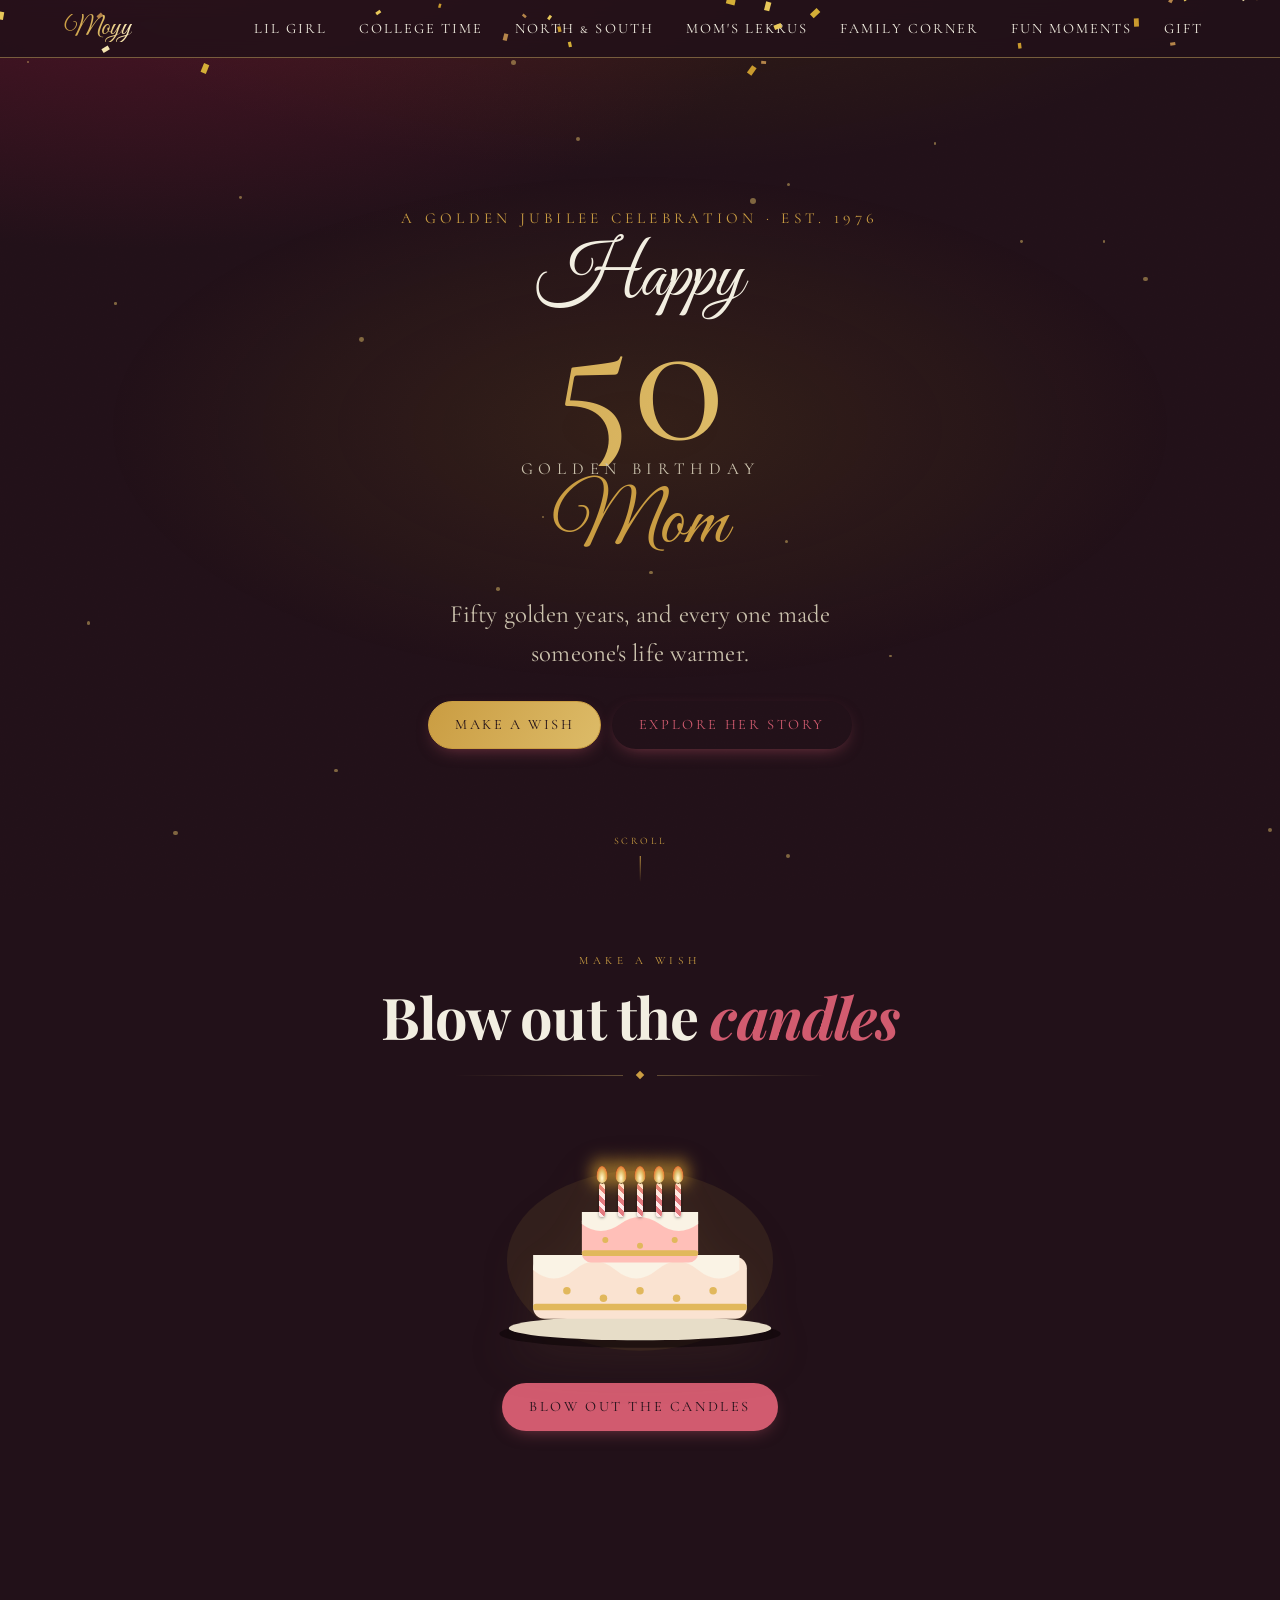
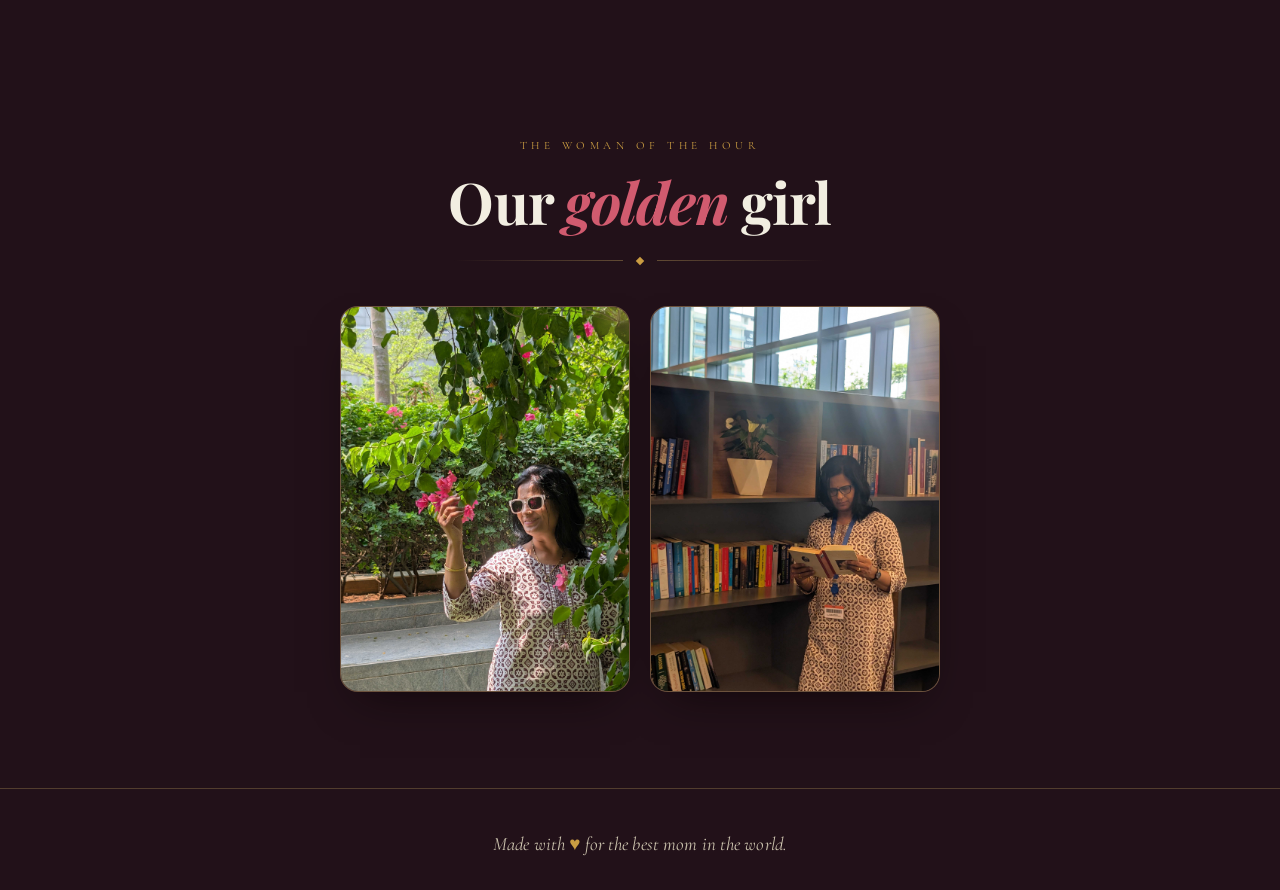
==== commit 6acebcee: "Home: add 'Our golden girl' photo showcase with Mom's portraits (replaces 50 reasons spot)" ====
--- a/index.html
+++ b/index.html
@@ -70,6 +70,16 @@
     </div>
   </section>
 
+  <!-- MOM PHOTO SHOWCASE -->
+  <section id="showcase" class="page">
+    <div class="center">
+      <p class="eyebrow reveal">The woman of the hour</p>
+      <h2 class="page-title reveal">Our <em>golden</em> girl</h2>
+      <div class="deco reveal"><span class="diamonds"><i></i><i></i><i></i></span><span class="dot"></span><span class="diamonds"><i></i><i></i><i></i></span></div>
+    </div>
+    <div class="photo-showcase" data-photos="momPhotos"></div>
+  </section>
+
 </main>
 
 <script src="assets/config.js"></script>
--- a/assets/style.css
+++ b/assets/style.css
@@ -456,6 +456,17 @@
 @keyframes ring-glow { 0%, 100% { box-shadow: 0 0 0 4px color-mix(in oklab, var(--gold) 12%, transparent), 0 6px 16px oklch(0.1 0.03 350 / .5); } 50% { box-shadow: 0 0 0 5px color-mix(in oklab, var(--gold) 22%, transparent), 0 0 22px color-mix(in oklab, var(--gold) 42%, transparent); } }
 .mars-name { font-family: var(--body); font-size: 1.05rem; color: var(--ink); }
 @media (prefers-reduced-motion: reduce) { .mars-node { opacity: 1; transform: none; } .mars-orbit::before { transform: scaleX(1); } }
+
+/* ---------- Home photo showcase (framed portraits) ---------- */
+.photo-showcase { display: grid; grid-template-columns: 1fr; gap: 1.2rem; max-width: 600px; margin: 1.8rem auto 0; }
+@media (min-width: 620px) { .photo-showcase { grid-template-columns: 1fr 1fr; } }
+.showcase-photo { position: relative; margin: 0; border-radius: 18px; overflow: hidden; border: 1px solid var(--hair); box-shadow: var(--shadow); background: var(--paper-2); transition: transform .3s cubic-bezier(.2,.7,.2,1), box-shadow .3s ease; }
+.showcase-photo:hover { transform: translateY(-4px); box-shadow: 0 26px 52px -22px oklch(0.08 0.03 350 / .85); }
+.showcase-photo::after { content: ""; position: absolute; top: -1px; right: -1px; width: 58px; height: 58px; pointer-events: none; z-index: 1; background: radial-gradient(120% 120% at 100% 0, color-mix(in oklab, var(--gold) 45%, transparent), transparent 70%); }
+.showcase-photo .t-open { display: block; width: 100%; padding: 0; border: 0; background: none; cursor: pointer; -webkit-tap-highlight-color: transparent; }
+.showcase-photo img { width: 100%; display: block; aspect-ratio: 3 / 4; object-fit: cover; transition: transform .3s ease; }
+.showcase-photo:hover img { transform: scale(1.03); }
+.showcase-photo figcaption { padding: 0.7rem 0.9rem; text-align: center; font-style: italic; color: var(--ink-2); border-top: 1px solid var(--hair); }
 
 .game { position: relative; margin-top: 3rem; background: radial-gradient(120% 100% at 50% 0, var(--paper-2), var(--paper)); border: 1px solid color-mix(in oklab, var(--gold) 45%, transparent); border-radius: 18px; padding: clamp(1.4rem, 5vw, 2.6rem) clamp(1rem, 4vw, 2rem); overflow: hidden; }
 .arena.gone { display: none; }
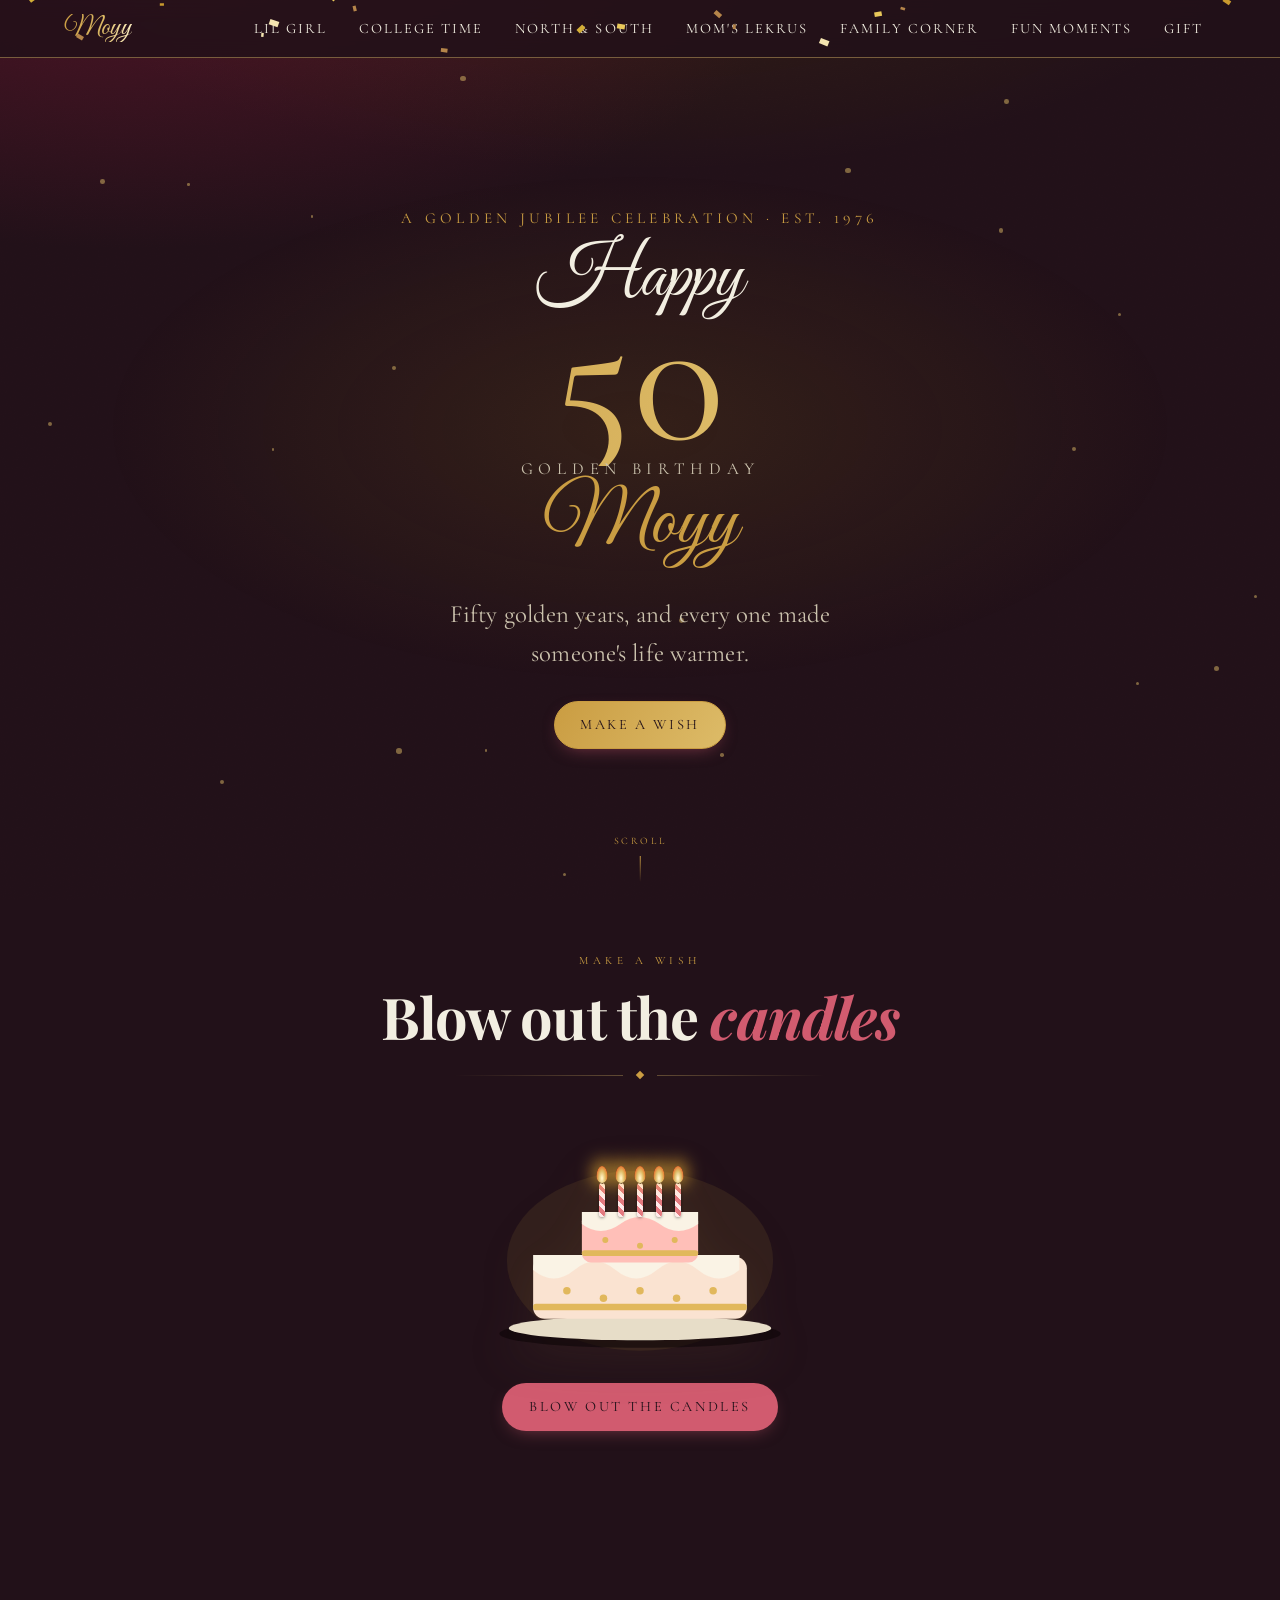
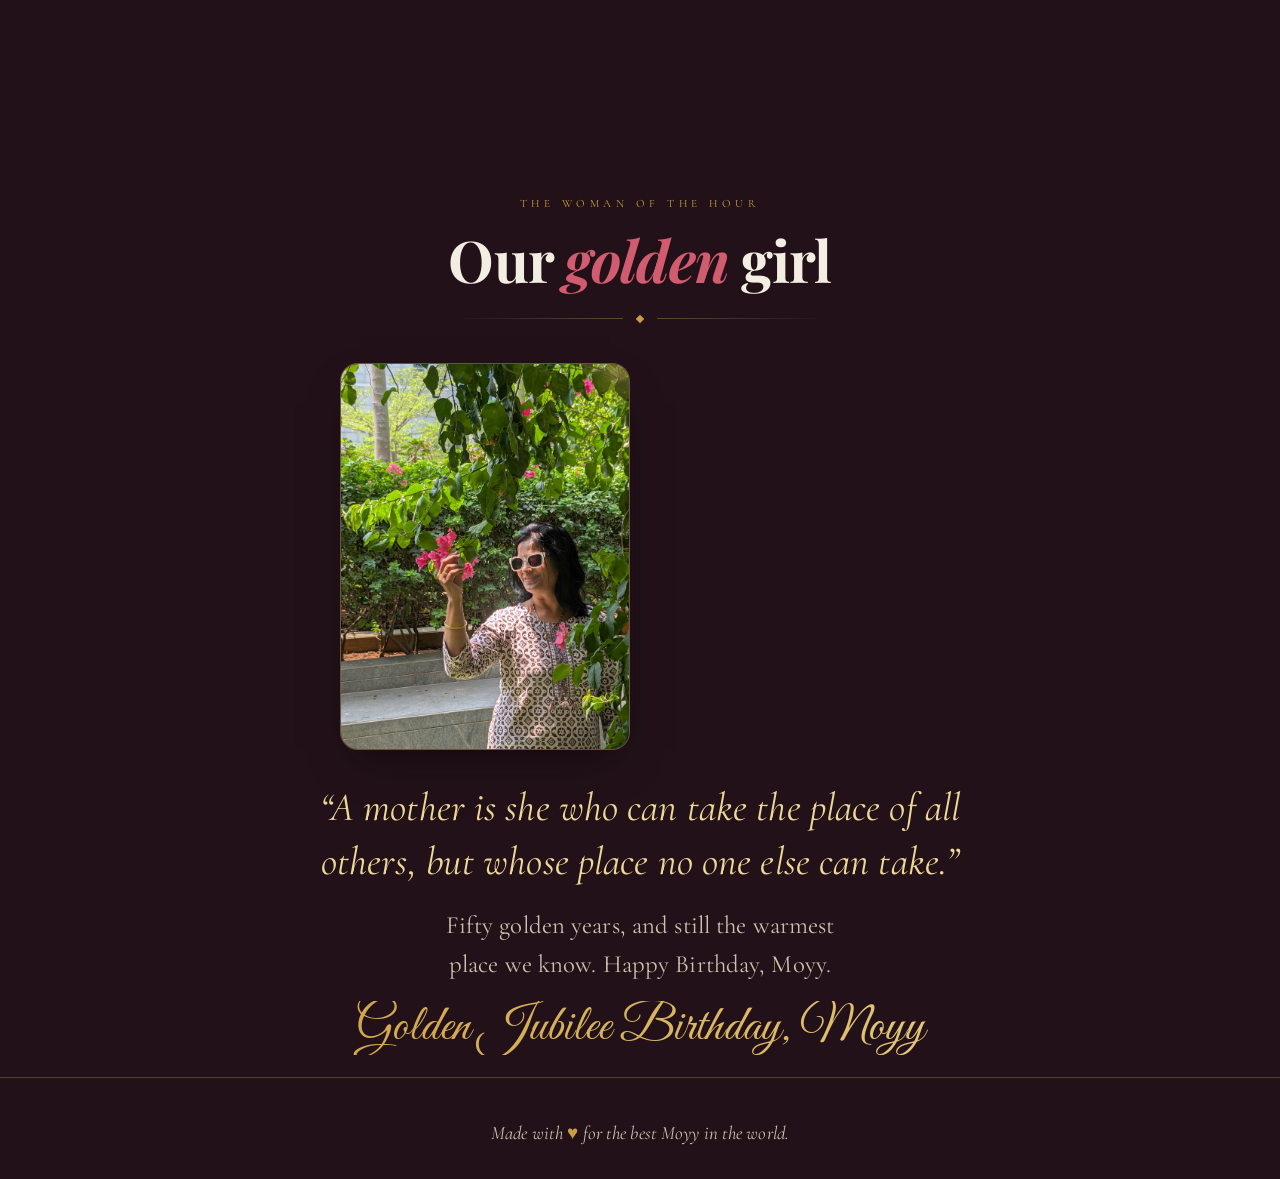
==== commit 27337529: "Home + sections: Moyy branding, gift link, banner/card refinements, gold coin gift" ====
--- a/index.html
+++ b/index.html
@@ -24,7 +24,6 @@
     <p class="tag" data-cfg="tagline">Fifty golden years, and every one made someone's life warmer.</p>
     <div class="hero-cta">
       <a class="btn gold" href="#fun">Make a wish</a>
-      <a class="btn ghost" href="bachpan.html">Explore her story</a>
     </div>
   </div>
   <a class="scroll-cue" href="#fun" aria-label="Scroll down">Scroll<span></span></a>
@@ -66,6 +65,7 @@
       <div class="cake-msg" id="cake-msg">
         <p class="big script" data-cfg="wishText">Here's to you, always.</p>
         <p data-cfg="wishSub">Fifty candles, and not one shines as bright as you do. We love you. ✨</p>
+        <a class="btn gold" href="gift.html" style="margin-top:0.6rem;">Open your gift</a>
       </div>
     </div>
   </section>
@@ -78,6 +78,11 @@
       <div class="deco reveal"><span class="diamonds"><i></i><i></i><i></i></span><span class="dot"></span><span class="diamonds"><i></i><i></i><i></i></span></div>
     </div>
     <div class="photo-showcase" data-photos="momPhotos"></div>
+    <div class="center" style="margin-top:1.9rem;">
+      <blockquote class="pull-quote reveal">&ldquo;A mother is she who can take the place of all others, but whose place no one else can take.&rdquo;</blockquote>
+      <p class="lead reveal">Fifty golden years, and still the warmest place we know. Happy Birthday, Moyy.</p>
+      <p class="script foil reveal" style="font-size:clamp(1.9rem,10vw,3.2rem); line-height:1.05; margin:0.6rem 0 0;">Golden Jubilee Birthday, Moyy</p>
+    </div>
   </section>
 
 </main>
--- a/assets/style.css
+++ b/assets/style.css
@@ -459,6 +459,8 @@
 
 /* ---------- Home photo showcase (framed portraits) ---------- */
 .photo-showcase { display: grid; grid-template-columns: 1fr; gap: 1.2rem; max-width: 600px; margin: 1.8rem auto 0; }
+body[data-page="home"] #showcase { padding-bottom: 0.8rem; }
+body[data-page="home"] .foot { margin-top: 0.6rem; }
 @media (min-width: 620px) { .photo-showcase { grid-template-columns: 1fr 1fr; } }
 .showcase-photo { position: relative; margin: 0; border-radius: 18px; overflow: hidden; border: 1px solid var(--hair); box-shadow: var(--shadow); background: var(--paper-2); transition: transform .3s cubic-bezier(.2,.7,.2,1), box-shadow .3s ease; }
 .showcase-photo:hover { transform: translateY(-4px); box-shadow: 0 26px 52px -22px oklch(0.08 0.03 350 / .85); }
